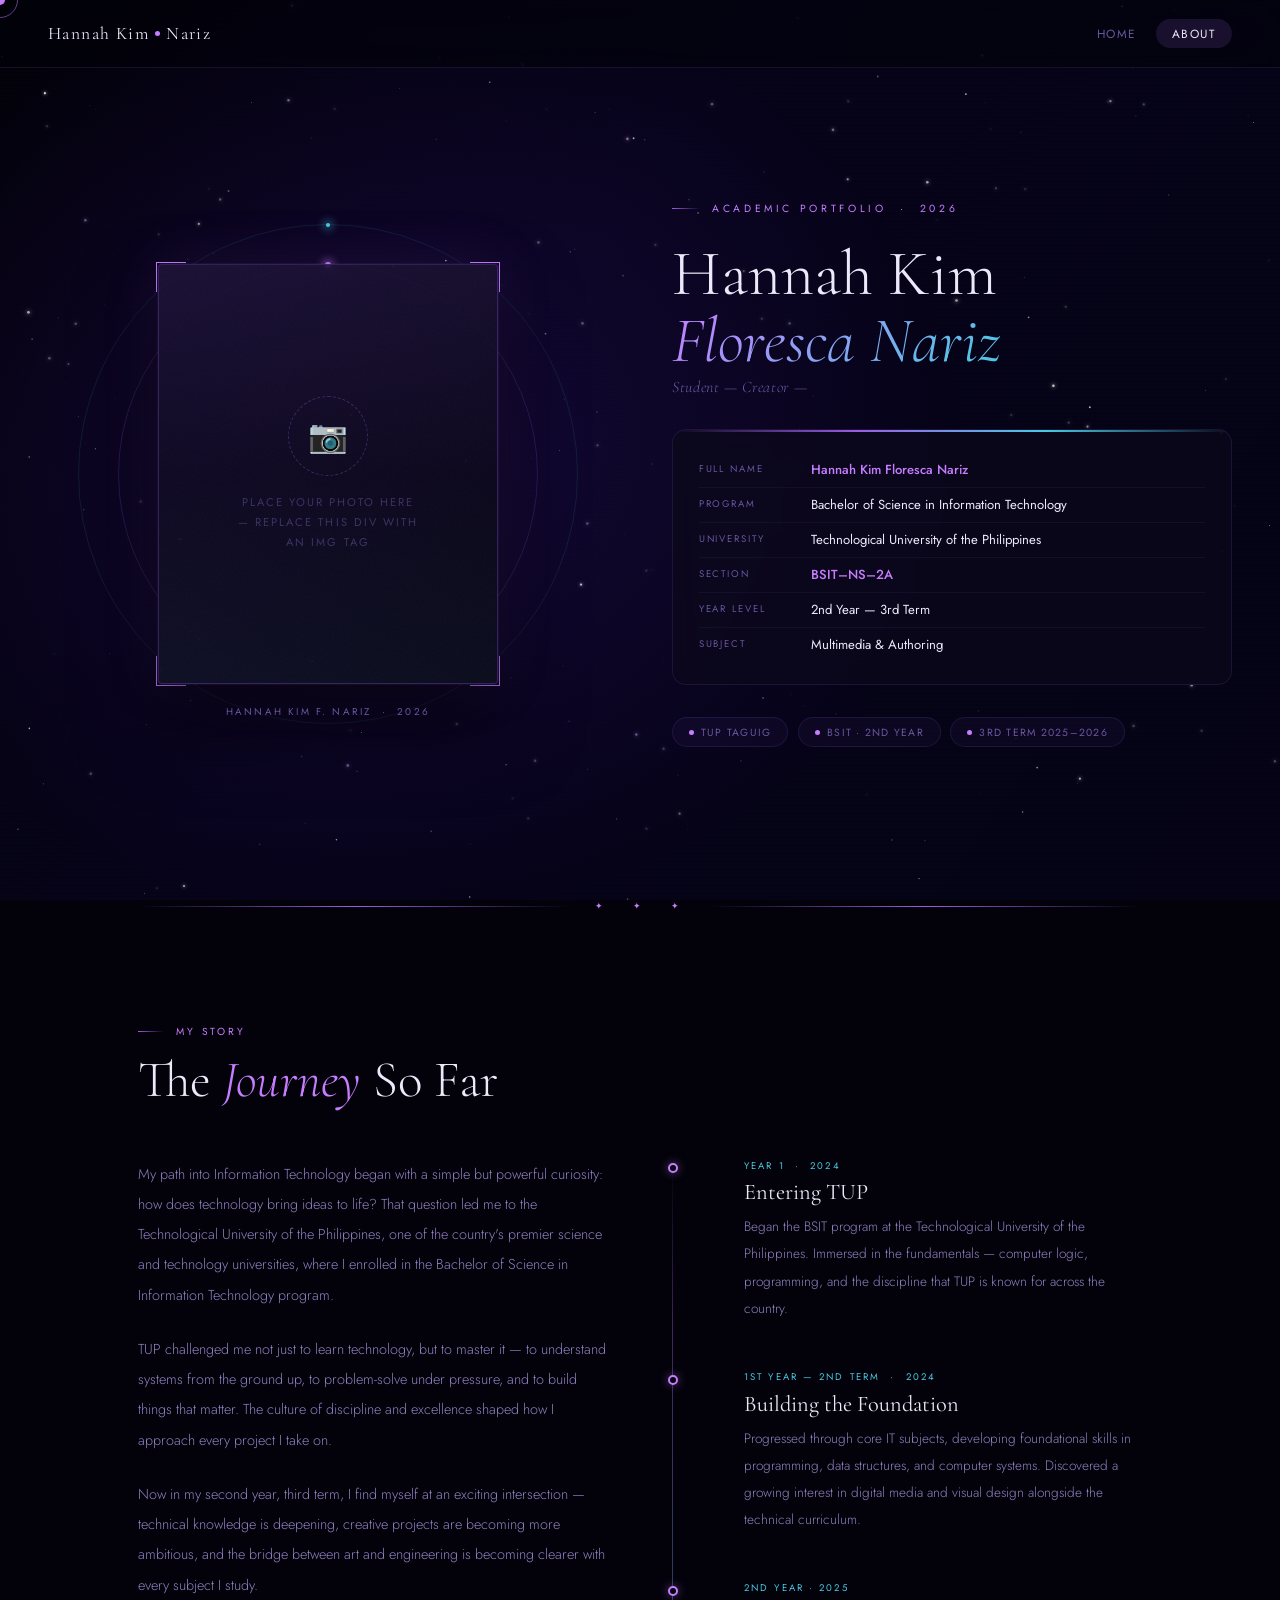
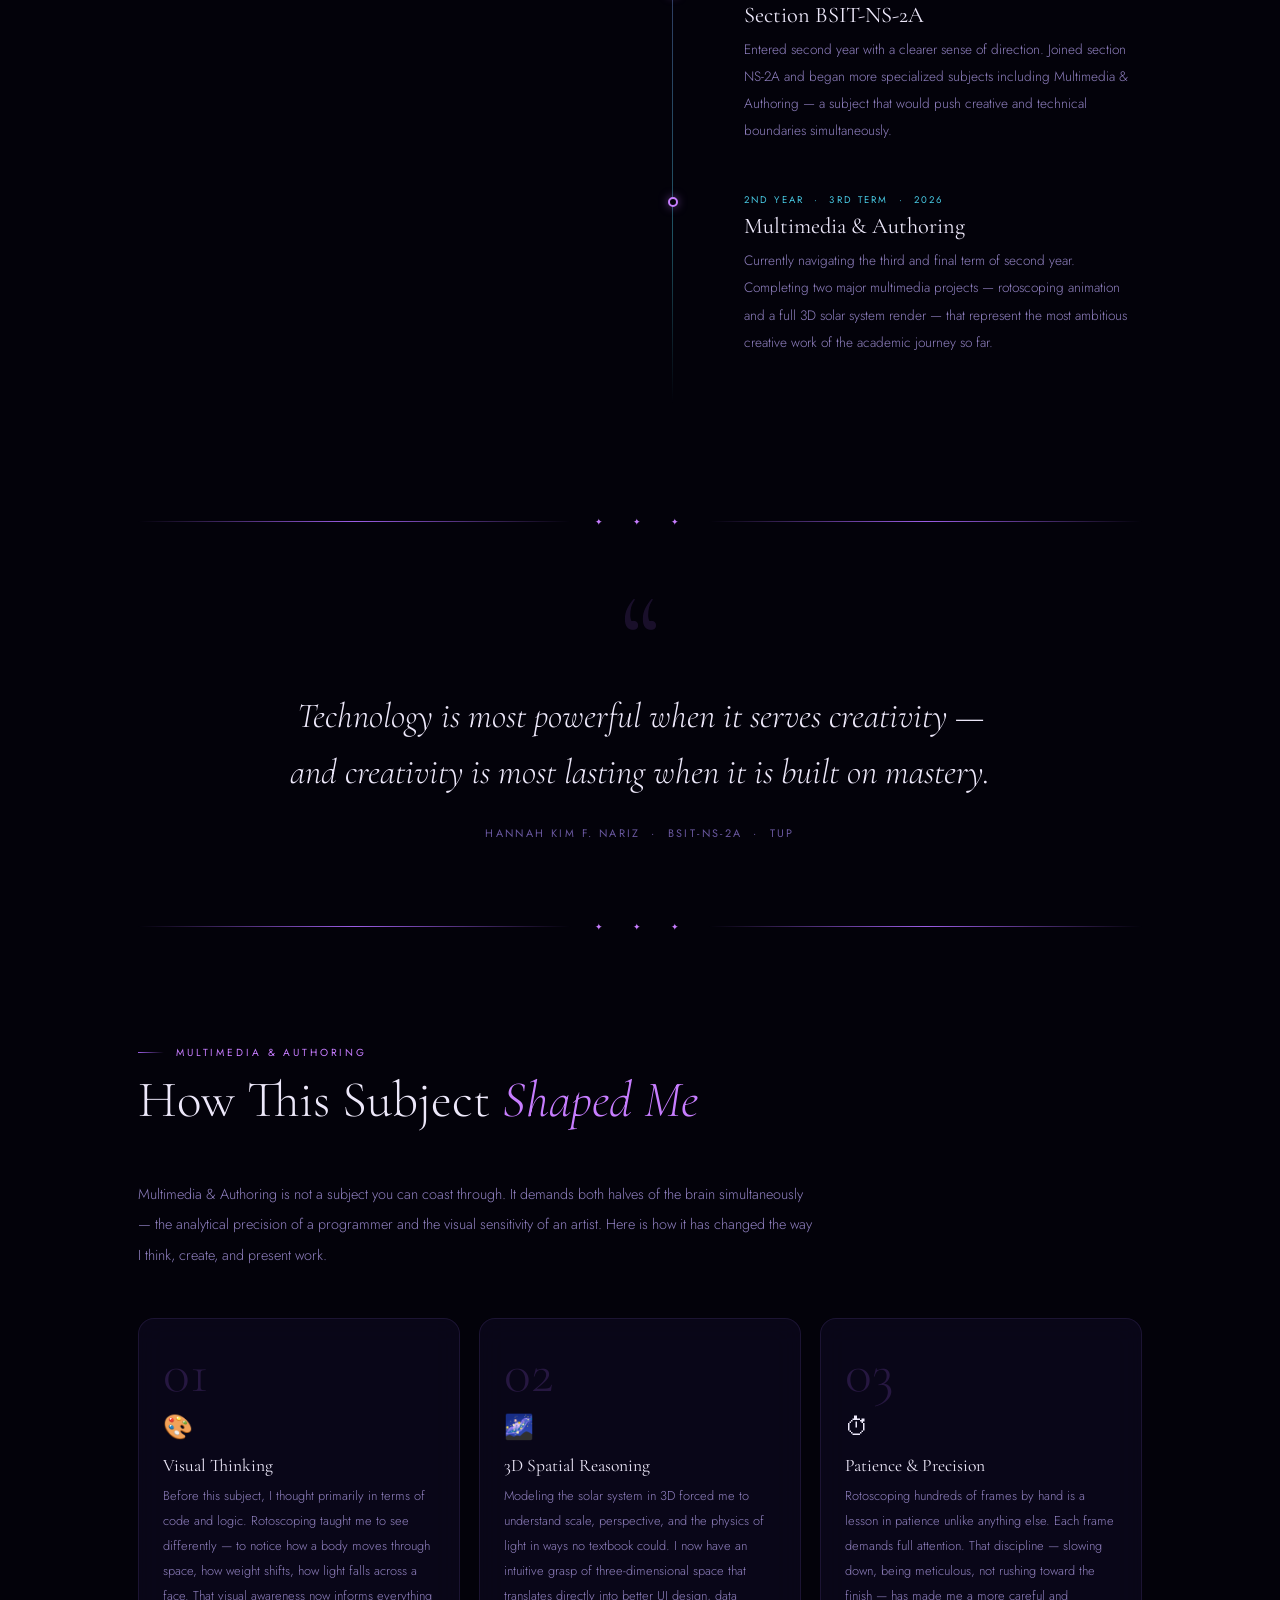
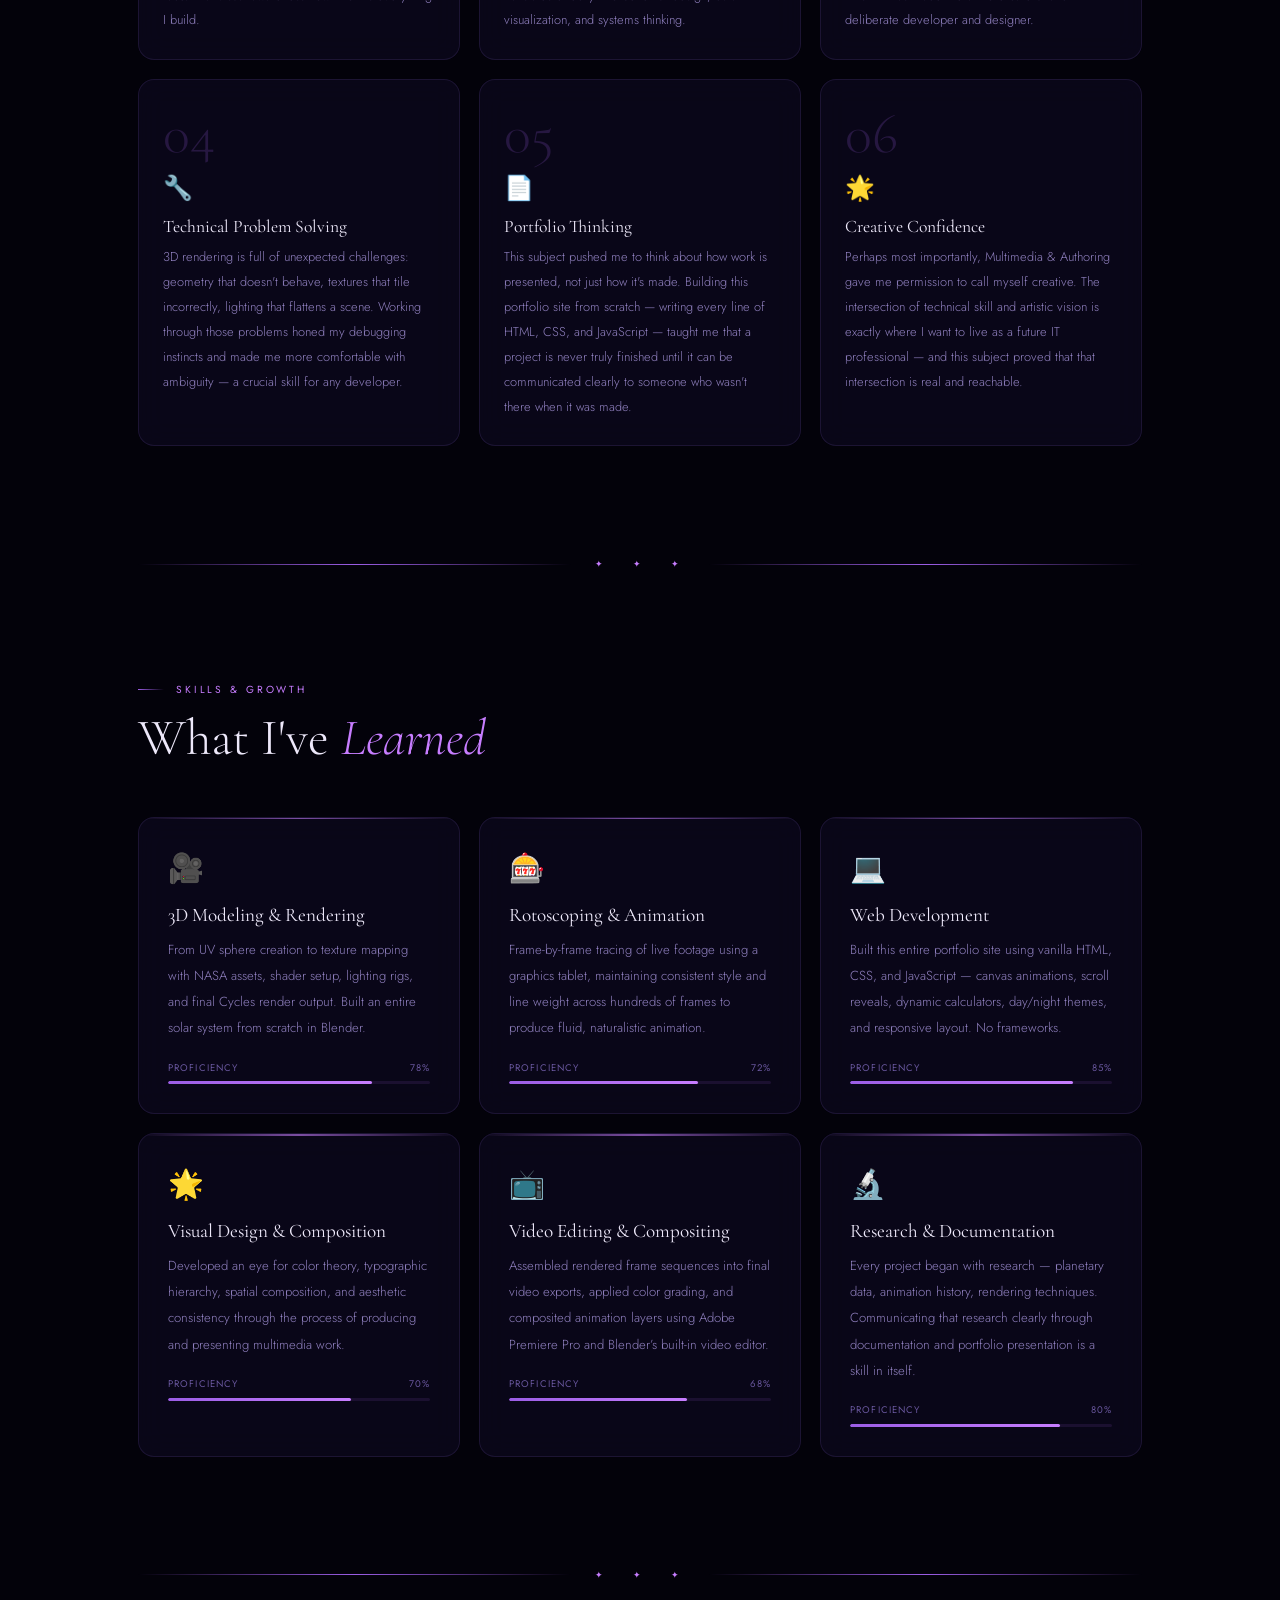
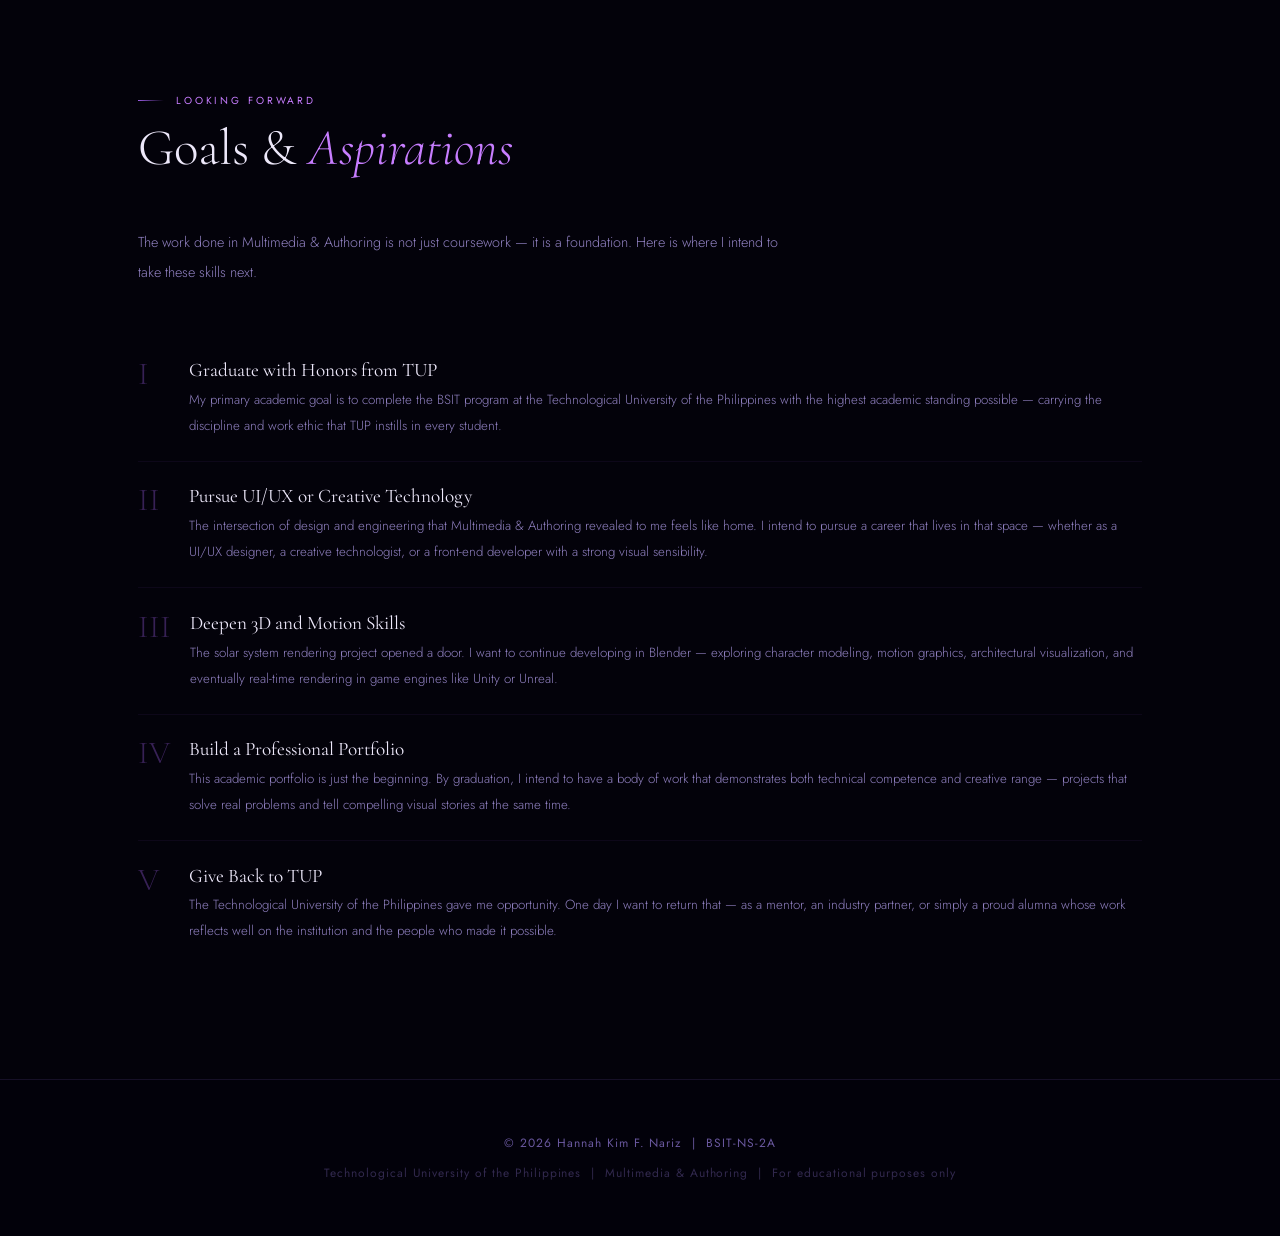
==== about.html @ 3ac69d0d "Update about.html" ====
<!DOCTYPE html>
<html lang="en">
<head>
  <meta charset="UTF-8"/>
  <meta name="viewport" content="width=device-width, initial-scale=1.0"/>
  <title>About — Hannah Kim F. Nariz</title>
  <link rel="preconnect" href="https://fonts.googleapis.com"/>
  <link href="https://fonts.googleapis.com/css2?family=Cormorant+Garamond:ital,wght@0,300;0,400;0,600;1,300;1,400;1,600&family=Jost:wght@200;300;400;500;600&display=swap" rel="stylesheet"/>
  <style>
    :root {
      --bg:       #03020a;
      --surface:  #0a0718;
      --card:     rgba(12,8,28,0.8);
      --border:   rgba(160,120,255,0.12);
      --border2:  rgba(160,120,255,0.25);
      --text:     #ede8fa;
      --muted:    #6a58a0;
      --mid:      #9080c0;
      --accent:   #9b5de5;
      --accent2:  #c77dff;
      --accent3:  #48cae4;
      --gold:     #f5c842;
      --serif:    'Cormorant Garamond', serif;
      --sans:     'Jost', sans-serif;
      --ease:     cubic-bezier(0.23,1,0.32,1);
    }

    *, *::before, *::after { margin:0; padding:0; box-sizing:border-box; }
    html { scroll-behavior:smooth; }

    body {
      font-family: var(--sans);
      background: var(--bg);
      color: var(--text);
      overflow-x: hidden;
      cursor: none;
    }

    /* ── CUSTOM CURSOR ── */
    #cursor {
      position:fixed; width:10px; height:10px; border-radius:50%;
      background:var(--accent2); pointer-events:none; z-index:9999;
      transform:translate(-50%,-50%);
      transition:transform 0.08s, width 0.3s, height 0.3s, background 0.3s;
      mix-blend-mode: difference;
    }
    #cursor-ring {
      position:fixed; width:36px; height:36px; border-radius:50%;
      border:1px solid rgba(199,125,255,0.5); pointer-events:none; z-index:9998;
      transform:translate(-50%,-50%);
      transition:transform 0.18s var(--ease), width 0.4s, height 0.4s, opacity 0.3s;
    }

    /* ── CANVAS ── */
    #bg-canvas {
      position:fixed; inset:0; z-index:0; pointer-events:none;
    }

    /* ── NAV ── */
    nav {
      position:fixed; top:0; left:0; right:0; z-index:200;
      height:68px; display:flex; align-items:center; justify-content:space-between;
      padding:0 3rem;
      background:rgba(3,2,10,0.55);
      backdrop-filter:blur(22px);
      border-bottom:1px solid var(--border);
    }
    .nav-brand {
      font-family:var(--serif); font-size:1.1rem; font-weight:400;
      color:var(--text); text-decoration:none; letter-spacing:0.08em;
      display:flex; align-items:center; gap:4px;
    }
    .brand-dot {
      display:inline-block; width:5px; height:5px; border-radius:50%;
      background:var(--accent2); margin:0 2px;
      animation:pulse 2.5s ease-in-out infinite;
    }
    .nav-links { display:flex; gap:0.2rem; }
    .nav-links a {
      font-size:0.74rem; font-weight:400; letter-spacing:0.12em;
      text-transform:uppercase; color:var(--muted); text-decoration:none;
      padding:0.4rem 1rem; border-radius:30px;
      transition:color 0.25s, background 0.25s;
    }
    .nav-links a:hover, .nav-links a.active { color:var(--text); background:rgba(155,93,229,0.15); }

    /* ── HERO ── */
    .hero {
      position:relative; z-index:10;
      min-height:100vh;
      display:grid; grid-template-columns:1fr 1fr;
      align-items:center;
      padding:9rem 3rem 6rem;
      gap:4rem;
      overflow:hidden;
    }
    .hero::before {
      content:'';
      position:absolute; inset:0;
      background:radial-gradient(ellipse 70% 80% at 30% 50%, rgba(80,30,180,0.2), transparent 65%);
      pointer-events:none;
    }

    /* Cinematic scan lines */
    .hero::after {
      content:'';
      position:absolute; inset:0; pointer-events:none; z-index:1;
      background:repeating-linear-gradient(0deg, transparent, transparent 2px, rgba(0,0,0,0.03) 2px, rgba(0,0,0,0.03) 4px);
    }

    /* ── PHOTO FRAME ── */
    .photo-col {
      position:relative; display:flex; justify-content:center; align-items:center;
      z-index:2;
    }
    .photo-frame-outer {
      position:relative; width:340px; height:420px;
    }
    /* Decorative corner brackets */
    .frame-bracket {
      position:absolute; width:30px; height:30px;
      border-color:var(--accent2); border-style:solid; border-width:0;
    }
    .frame-bracket.tl { top:-2px; left:-2px; border-top-width:1.5px; border-left-width:1.5px; }
    .frame-bracket.tr { top:-2px; right:-2px; border-top-width:1.5px; border-right-width:1.5px; }
    .frame-bracket.bl { bottom:-2px; left:-2px; border-bottom-width:1.5px; border-left-width:1.5px; }
    .frame-bracket.br { bottom:-2px; right:-2px; border-bottom-width:1.5px; border-right-width:1.5px; }

    /* Orbit rings around photo */
    .photo-orbit {
      position:absolute; border-radius:50%;
      border:1px solid rgba(155,93,229,0.2);
      top:50%; left:50%;
      transform:translate(-50%,-50%);
      pointer-events:none;
    }
    .photo-orbit:nth-child(1){ width:420px; height:420px; animation:spinOrbit 40s linear infinite; }
    .photo-orbit:nth-child(2){ width:500px; height:500px; animation:spinOrbit 65s linear infinite reverse; border-color:rgba(72,202,228,0.1); }

    /* Orbit dots */
    .orbit-sparkle {
      position:absolute; top:0; left:50%;
      transform:translate(-50%,-50%);
      width:6px; height:6px; border-radius:50%;
      background:var(--accent2);
      box-shadow:0 0 8px 2px rgba(199,125,255,0.7);
    }
    .orbit-sparkle2 {
      position:absolute; top:0; left:50%;
      transform:translate(-50%,-50%);
      width:4px; height:4px; border-radius:50%;
      background:var(--accent3);
      box-shadow:0 0 8px 2px rgba(72,202,228,0.6);
    }

    .photo-frame {
      width:100%; height:100%;
      border-radius:4px;
      overflow:hidden;
      border:1px solid var(--border2);
      background:linear-gradient(145deg, rgba(20,12,44,0.9), rgba(8,5,20,0.95));
      position:relative;
      box-shadow:
        0 0 0 1px rgba(155,93,229,0.08),
        0 40px 80px rgba(0,0,0,0.6),
        0 0 60px rgba(155,93,229,0.12);
    }
    .photo-placeholder {
      width:100%; height:100%;
      display:flex; flex-direction:column;
      align-items:center; justify-content:center;
      gap:1rem; color:var(--muted);
    }
    .photo-placeholder .ph-icon {
      width:80px; height:80px; border-radius:50%;
      border:1px dashed rgba(155,93,229,0.35);
      display:flex; align-items:center; justify-content:center;
      font-size:2rem; color:var(--accent);
      animation:pulse 3s ease-in-out infinite;
    }
    .photo-placeholder p { font-size:0.7rem; letter-spacing:0.18em; text-transform:uppercase; opacity:0.5; text-align:center; max-width:180px; line-height:1.8; }
    /* WHEN YOU HAVE A PHOTO: replace the div.photo-placeholder with:
       <img src="your-photo.jpg" style="width:100%;height:100%;object-fit:cover;object-position:center top;" alt="Hannah Kim F. Nariz"> */

    /* Glitch flicker on photo frame */
    @keyframes glitch {
      0%,100%{ clip-path:inset(0 0 100% 0); opacity:0; }
      2%{ clip-path:inset(20% 0 60% 0); opacity:0.4; transform:translateX(-4px); }
      4%{ clip-path:inset(50% 0 30% 0); opacity:0.3; transform:translateX(4px); }
      6%{ clip-path:inset(0 0 100% 0); opacity:0; }
    }
    .photo-frame::after {
      content:''; position:absolute; inset:0;
      background:linear-gradient(to bottom,rgba(155,93,229,0.06),transparent,rgba(72,202,228,0.04));
      animation:glitch 8s ease-in-out infinite;
      pointer-events:none;
    }

    /* Film grain overlay */
    .photo-frame::before {
      content:''; position:absolute; inset:0; z-index:2; pointer-events:none;
      background-image:url("data:image/svg+xml,%3Csvg viewBox='0 0 200 200' xmlns='http://www.w3.org/2000/svg'%3E%3Cfilter id='noise'%3E%3CfeTurbulence type='fractalNoise' baseFrequency='0.9' numOctaves='4' stitchTiles='stitch'/%3E%3C/filter%3E%3Crect width='100%25' height='100%25' filter='url(%23noise)' opacity='0.08'/%3E%3C/svg%3E");
      opacity:0.35;
    }

    .photo-caption {
      position:absolute; bottom:-2.2rem; left:0; right:0;
      text-align:center; font-size:0.62rem; letter-spacing:0.22em;
      text-transform:uppercase; color:var(--muted);
    }

    /* ── HERO TEXT ── */
    .hero-text { position:relative; z-index:2; }
    .hero-eyebrow {
      font-size:0.65rem; letter-spacing:0.35em; text-transform:uppercase;
      color:var(--accent2); margin-bottom:1.5rem;
      display:flex; align-items:center; gap:12px;
      opacity:0; animation:fadeUp 0.8s var(--ease) forwards 0.3s;
    }
    .eyebrow-line { width:28px; height:1px; background:linear-gradient(to right, var(--accent), transparent); }

    .hero h1 {
      font-family:var(--serif);
      font-size:clamp(2.8rem,5vw,5.5rem);
      font-weight:300; line-height:1.05;
      color:var(--text); margin-bottom:0.2rem;
      opacity:0; animation:fadeUp 0.9s var(--ease) forwards 0.5s;
    }
    .hero h1 em {
      font-style:italic; font-weight:300;
      background:linear-gradient(135deg, var(--accent2), var(--accent3));
      -webkit-background-clip:text; -webkit-text-fill-color:transparent; background-clip:text;
    }
    .hero-name-sub {
      font-family:var(--serif); font-size:1rem; font-weight:300; font-style:italic;
      color:var(--muted); margin-bottom:2rem; letter-spacing:0.04em;
      opacity:0; animation:fadeUp 0.9s var(--ease) forwards 0.65s;
    }

    .hero-id-card {
      background:var(--card); border:1px solid var(--border);
      border-radius:14px; padding:1.4rem 1.6rem;
      backdrop-filter:blur(16px);
      margin-bottom:2rem;
      opacity:0; animation:fadeUp 0.9s var(--ease) forwards 0.8s;
      position:relative; overflow:hidden;
    }
    .hero-id-card::before {
      content:''; position:absolute; top:0; left:0; right:0; height:1.5px;
      background:linear-gradient(to right, transparent, var(--accent), var(--accent3), transparent);
    }
    .id-row {
      display:flex; align-items:flex-start; gap:0.8rem;
      padding:0.45rem 0; border-bottom:1px solid rgba(160,120,255,0.07);
    }
    .id-row:last-child { border-bottom:none; }
    .id-label {
      font-size:0.6rem; letter-spacing:0.2em; text-transform:uppercase;
      color:var(--muted); min-width:100px; padding-top:2px; flex-shrink:0;
    }
    .id-value { font-size:0.82rem; color:var(--text); font-weight:400; line-height:1.5; }
    .id-value strong { color:var(--accent2); font-weight:500; }

    .hero-badge-row {
      display:flex; gap:0.6rem; flex-wrap:wrap;
      opacity:0; animation:fadeUp 0.9s var(--ease) forwards 1s;
    }
    .hero-badge {
      display:inline-flex; align-items:center; gap:7px;
      font-size:0.65rem; letter-spacing:0.12em; text-transform:uppercase;
      border:1px solid var(--border); color:var(--muted);
      padding:0.4rem 1rem; border-radius:30px;
      background:rgba(155,93,229,0.05);
    }
    .badge-dot { width:5px; height:5px; border-radius:50%; background:var(--accent2); animation:pulse 2s ease-in-out infinite; }

    @keyframes fadeUp { from{opacity:0;transform:translateY(28px)} to{opacity:1;transform:translateY(0)} }
    @keyframes pulse  { 0%,100%{opacity:1;transform:scale(1)} 50%{opacity:0.3;transform:scale(0.7)} }
    @keyframes spinOrbit { to{ transform:translate(-50%,-50%) rotate(360deg); } }

    /* ── SECTION BASE ── */
    .section {
      position:relative; z-index:10;
      max-width:1100px; margin:0 auto;
      padding:7rem 3rem;
    }
    .section-eyebrow {
      font-size:0.64rem; letter-spacing:0.28em; text-transform:uppercase;
      color:var(--accent2); margin-bottom:0.6rem;
      display:flex; align-items:center; gap:12px;
    }
    .section-eyebrow::before { content:''; width:26px; height:1px; background:linear-gradient(to right, var(--accent), transparent); }
    .section-title {
      font-family:var(--serif);
      font-size:clamp(2rem,4vw,3.2rem);
      font-weight:300; color:var(--text); margin-bottom:3rem;
    }
    .section-title em { font-style:italic; color:var(--accent2); }

    /* ── DIVIDER ── */
    .divider {
      position:relative; z-index:10;
      display:flex; align-items:center; gap:1.5rem;
      max-width:1100px; margin:0 auto; padding:0 3rem;
      opacity:0.3;
    }
    .divider-line { flex:1; height:1px; background:linear-gradient(to right, transparent, var(--accent), transparent); }
    .divider-glyph { font-size:0.55rem; letter-spacing:0.6em; color:var(--accent2); }

    /* ── JOURNEY / TIMELINE ── */
    .timeline { position:relative; padding-left:2rem; }
    .timeline::before {
      content:''; position:absolute; left:0; top:0; bottom:0;
      width:1px; background:linear-gradient(to bottom, transparent, var(--accent) 20%, var(--accent3) 80%, transparent);
      opacity:0.4;
    }
    .timeline-item {
      position:relative; margin-bottom:3rem; padding-left:2.5rem;
      opacity:0; transform:translateX(-20px);
      transition:opacity 0.8s var(--ease), transform 0.8s var(--ease);
    }
    .timeline-item.visible { opacity:1; transform:translateX(0); }
    .timeline-dot {
      position:absolute; left:-2rem; top:0.3rem;
      width:10px; height:10px; border-radius:50%;
      border:2px solid var(--accent2);
      background:var(--bg);
      box-shadow:0 0 10px rgba(199,125,255,0.5);
      transform:translateX(-4px);
    }
    .timeline-year {
      font-size:0.6rem; letter-spacing:0.22em; text-transform:uppercase;
      color:var(--accent3); margin-bottom:0.35rem;
    }
    .timeline-title {
      font-family:var(--serif); font-size:1.4rem; font-weight:400;
      color:var(--text); margin-bottom:0.5rem;
    }
    .timeline-desc {
      font-size:0.85rem; color:var(--mid); line-height:2; font-weight:300;
    }

    /* ── SKILLS SECTION ── */
    .skills-grid { display:grid; grid-template-columns:repeat(auto-fit,minmax(300px,1fr)); gap:1.2rem; }
    .skill-card {
      background:var(--card); border:1px solid var(--border);
      border-radius:16px; padding:1.8rem;
      backdrop-filter:blur(14px);
      position:relative; overflow:hidden;
      transition:transform 0.4s var(--ease), border-color 0.4s, box-shadow 0.4s;
    }
    .skill-card:hover { transform:translateY(-6px); border-color:var(--border2); box-shadow:0 30px 70px rgba(100,60,200,0.2); }
    .skill-card::before {
      content:''; position:absolute; top:0; left:0; right:0; height:1.5px;
      background:linear-gradient(to right, transparent, var(--accent2), transparent); opacity:0.6;
    }
    .skill-icon { font-size:1.8rem; margin-bottom:0.9rem; }
    .skill-title { font-family:var(--serif); font-size:1.2rem; font-weight:400; color:var(--text); margin-bottom:0.6rem; }
    .skill-desc { font-size:0.82rem; color:var(--mid); line-height:2; font-weight:300; }
    .skill-bar-wrap { margin-top:1.2rem; }
    .skill-bar-label { display:flex; justify-content:space-between; font-size:0.6rem; letter-spacing:0.12em; text-transform:uppercase; color:var(--muted); margin-bottom:0.4rem; }
    .skill-bar-track { height:3px; background:rgba(155,93,229,0.12); border-radius:2px; overflow:hidden; }
    .skill-bar-fill { height:100%; border-radius:2px; background:linear-gradient(to right, var(--accent), var(--accent2)); width:0; transition:width 1.4s var(--ease); }

    /* ── SUBJECT IMPACT ── */
    .impact-grid { display:grid; grid-template-columns:repeat(auto-fit,minmax(240px,1fr)); gap:1.2rem; }
    .impact-card {
      background:var(--card); border:1px solid var(--border);
      border-radius:16px; padding:1.6rem 1.5rem;
      backdrop-filter:blur(14px);
      transition:transform 0.4s var(--ease), border-color 0.4s, box-shadow 0.4s;
      position:relative; overflow:hidden;
    }
    .impact-card:hover { transform:translateY(-5px); border-color:var(--border2); box-shadow:0 24px 60px rgba(100,60,200,0.18); }
    .impact-num {
      font-family:var(--serif); font-size:3.5rem; font-weight:300;
      color:var(--accent); opacity:0.2; line-height:1; margin-bottom:0.5rem;
    }
    .impact-icon { font-size:1.5rem; margin-bottom:0.7rem; }
    .impact-title { font-family:var(--serif); font-size:1.1rem; font-weight:400; color:var(--text); margin-bottom:0.5rem; }
    .impact-desc { font-size:0.8rem; color:var(--mid); line-height:1.95; font-weight:300; }

    /* ── QUOTE BLOCK ── */
    .quote-block {
      position:relative; z-index:10;
      max-width:800px; margin:0 auto;
      padding:5rem 3rem; text-align:center;
    }
    .quote-mark {
      font-family:var(--serif); font-size:8rem; font-weight:300;
      color:var(--accent); opacity:0.15; line-height:0.5;
      display:block; margin-bottom:1rem;
    }
    .quote-text {
      font-family:var(--serif); font-size:clamp(1.4rem,3vw,2.2rem);
      font-weight:300; font-style:italic;
      color:var(--text); line-height:1.6; margin-bottom:1.5rem;
    }
    .quote-source { font-size:0.68rem; letter-spacing:0.22em; text-transform:uppercase; color:var(--muted); }

    /* ── GOALS ── */
    .goals-list { list-style:none; }
    .goals-list li {
      display:flex; align-items:flex-start; gap:1.2rem;
      padding:1.4rem 0; border-bottom:1px solid rgba(155,93,229,0.07);
      opacity:0; transform:translateX(-16px);
      transition:opacity 0.7s var(--ease), transform 0.7s var(--ease);
    }
    .goals-list li.visible { opacity:1; transform:translateX(0); }
    .goals-list li:last-child { border-bottom:none; }
    .goal-num {
      font-family:var(--serif); font-size:2rem; font-weight:300;
      color:var(--accent); opacity:0.35; line-height:1; flex-shrink:0; min-width:2rem;
    }
    .goal-text h4 { font-family:var(--serif); font-size:1.2rem; font-weight:400; color:var(--text); margin-bottom:0.3rem; }
    .goal-text p { font-size:0.83rem; color:var(--mid); line-height:1.95; font-weight:300; }

    /* ── FOOTER ── */
    footer {
      position:relative; z-index:10;
      border-top:1px solid var(--border);
      background:rgba(3,2,10,0.7);
      text-align:center; padding:3rem 1.5rem;
      font-size:0.75rem; letter-spacing:0.08em;
      color:var(--muted); line-height:2.5;
    }
    footer span { opacity:0.45; }

    /* ── REVEAL ── */
    .reveal { opacity:0; transform:translateY(32px); transition:opacity 0.9s var(--ease), transform 0.9s var(--ease); }
    .reveal.visible { opacity:1; transform:translateY(0); }

    @media(max-width:900px){
      .hero { grid-template-columns:1fr; gap:3rem; padding:8rem 2rem 5rem; }
      .photo-col { order:-1; }
      .photo-frame-outer { width:260px; height:320px; }
      .photo-orbit:nth-child(1){ width:320px; height:320px; }
      .photo-orbit:nth-child(2){ width:400px; height:400px; }
    }
    @media(max-width:600px){
      .hero,.section { padding-left:1.5rem; padding-right:1.5rem; }
      nav { padding:0 1.2rem; }
      .divider { padding:0 1.5rem; }
      .quote-block { padding:4rem 1.5rem; }
    }
  </style>
</head>
<body>

<!-- Custom cursor -->
<div id="cursor"></div>
<div id="cursor-ring"></div>

<!-- Background canvas -->
<canvas id="bg-canvas"></canvas>

<!-- NAV -->
<nav>
  <a href="index.html" class="nav-brand">
    Hannah Kim<span class="brand-dot"></span>Nariz
  </a>
  <div class="nav-links">
    <a href="index.html">Home</a>
    <a href="about.html" class="active">About</a>
  </div>
</nav>

<!-- ══════════ HERO ══════════ -->
<section class="hero">

  <!-- Photo column -->
  <div class="photo-col">
    <div class="photo-frame-outer">
      <!-- Orbit rings -->
      <div class="photo-orbit"><div class="orbit-sparkle"></div></div>
      <div class="photo-orbit"><div class="orbit-sparkle2"></div></div>

      <!-- Corner brackets -->
      <div class="frame-bracket tl"></div>
      <div class="frame-bracket tr"></div>
      <div class="frame-bracket bl"></div>
      <div class="frame-bracket br"></div>

      <!-- The photo frame -->
      <div class="photo-frame">
        <div class="photo-placeholder">
          <div class="ph-icon">&#128247;</div>
          <p>Place your photo here &mdash; replace this div with an img tag</p>
        </div>
        <!--
          TO ADD YOUR PHOTO:
          Delete the <div class="photo-placeholder">...</div> above
          and replace with:
          <img src="hannah.jpg"
               style="width:100%;height:100%;object-fit:cover;object-position:center top;"
               alt="Hannah Kim F. Nariz">
        -->
      </div>
      <div class="photo-caption">Hannah Kim F. Nariz &nbsp;&middot;&nbsp; 2026</div>
    </div>
  </div>

  <!-- Text column -->
  <div class="hero-text">
    <div class="hero-eyebrow">
      <span class="eyebrow-line"></span>
      Academic Portfolio &nbsp;&middot;&nbsp; 2026
    </div>
    <h1>Hannah Kim<br/><em>Floresca Nariz</em></h1>
    <p class="hero-name-sub">Student &mdash; Creator &mdash; </p>

    <div class="hero-id-card">
      <div class="id-row">
        <span class="id-label">Full Name</span>
        <span class="id-value"><strong>Hannah Kim Floresca Nariz</strong></span>
      </div>
      <div class="id-row">
        <span class="id-label">Program</span>
        <span class="id-value">Bachelor of Science in Information Technology</span>
      </div>
      <div class="id-row">
        <span class="id-label">University</span>
        <span class="id-value">Technological University of the Philippines</span>
      </div>
      <div class="id-row">
        <span class="id-label">Section</span>
        <span class="id-value"><strong>BSIT&ndash;NS&ndash;2A</strong></span>
      </div>
      <div class="id-row">
        <span class="id-label">Year Level</span>
        <span class="id-value">2nd Year &mdash; 3rd Term</span>
      </div>
      <div class="id-row">
        <span class="id-label">Subject</span>
        <span class="id-value">Multimedia &amp; Authoring</span>
      </div>
    </div>

    <div class="hero-badge-row">
      <div class="hero-badge"><span class="badge-dot"></span>TUP Taguig</div>
      <div class="hero-badge"><span class="badge-dot"></span>BSIT &middot; 2nd Year</div>
      <div class="hero-badge"><span class="badge-dot"></span>3rd Term 2025&ndash;2026</div>
    </div>
  </div>
</section>

<div class="divider reveal">
  <div class="divider-line"></div>
  <div class="divider-glyph">&#10022; &nbsp; &#10022; &nbsp; &#10022;</div>
  <div class="divider-line"></div>
</div>

<!-- ══════════ JOURNEY ══════════ -->
<div class="section reveal">
  <div class="section-eyebrow">My Story</div>
  <h2 class="section-title">The <em>Journey</em> So Far</h2>

  <div style="display:grid;grid-template-columns:1fr 1fr;gap:4rem;align-items:start;">
    <div>
      <p style="font-size:0.9rem;line-height:2.1;color:var(--mid);font-weight:300;margin-bottom:1.5rem;">
        My path into Information Technology began with a simple but powerful curiosity: how does technology bring ideas to life? That question led me to the Technological University of the Philippines, one of the country's premier science and technology universities, where I enrolled in the Bachelor of Science in Information Technology program.
      </p>
      <p style="font-size:0.9rem;line-height:2.1;color:var(--mid);font-weight:300;margin-bottom:1.5rem;">
        TUP challenged me not just to learn technology, but to master it — to understand systems from the ground up, to problem-solve under pressure, and to build things that matter. The culture of discipline and excellence shaped how I approach every project I take on.
      </p>
      <p style="font-size:0.9rem;line-height:2.1;color:var(--mid);font-weight:300;">
        Now in my second year, third term, I find myself at an exciting intersection — technical knowledge is deepening, creative projects are becoming more ambitious, and the bridge between art and engineering is becoming clearer with every subject I study.
      </p>
    </div>

    <div class="timeline">
      <div class="timeline-item">
        <div class="timeline-dot"></div>
        <div class="timeline-year">Year 1 &nbsp;&middot;&nbsp; 2024</div>
        <div class="timeline-title">Entering TUP</div>
        <div class="timeline-desc">Began the BSIT program at the Technological University of the Philippines. Immersed in the fundamentals &mdash; computer logic, programming, and the discipline that TUP is known for across the country.</div>
      </div>
      <div class="timeline-item">
        <div class="timeline-dot"></div>
        <div class="timeline-year">1st Year &mdash; 2nd Term &nbsp;&middot;&nbsp; 2024</div>
        <div class="timeline-title">Building the Foundation</div>
        <div class="timeline-desc">Progressed through core IT subjects, developing foundational skills in programming, data structures, and computer systems. Discovered a growing interest in digital media and visual design alongside the technical curriculum.</div>
      </div>
      <div class="timeline-item">
        <div class="timeline-dot"></div>
        <div class="timeline-year">2nd Year &middot; 2025</div>
        <div class="timeline-title">Section BSIT-NS-2A</div>
        <div class="timeline-desc">Entered second year with a clearer sense of direction. Joined section NS-2A and began more specialized subjects including Multimedia &amp; Authoring — a subject that would push creative and technical boundaries simultaneously.</div>
      </div>
      <div class="timeline-item">
        <div class="timeline-dot"></div>
        <div class="timeline-year">2nd Year &nbsp;&middot;&nbsp; 3rd Term &nbsp;&middot;&nbsp; 2026</div>
        <div class="timeline-title">Multimedia &amp; Authoring</div>
        <div class="timeline-desc">Currently navigating the third and final term of second year. Completing two major multimedia projects &mdash; rotoscoping animation and a full 3D solar system render &mdash; that represent the most ambitious creative work of the academic journey so far.</div>
      </div>
    </div>
  </div>
</div>

<div class="divider reveal">
  <div class="divider-line"></div>
  <div class="divider-glyph">&#10022; &nbsp; &#10022; &nbsp; &#10022;</div>
  <div class="divider-line"></div>
</div>

<!-- ══════════ QUOTE ══════════ -->
<div class="quote-block reveal">
  <span class="quote-mark">&ldquo;</span>
  <p class="quote-text">Technology is most powerful when it serves creativity &mdash; and creativity is most lasting when it is built on mastery.</p>
  <div class="quote-source">Hannah Kim F. Nariz &nbsp;&middot;&nbsp; BSIT-NS-2A &nbsp;&middot;&nbsp; TUP</div>
</div>

<div class="divider reveal">
  <div class="divider-line"></div>
  <div class="divider-glyph">&#10022; &nbsp; &#10022; &nbsp; &#10022;</div>
  <div class="divider-line"></div>
</div>

<!-- ══════════ SUBJECT IMPACT ══════════ -->
<div class="section reveal">
  <div class="section-eyebrow">Multimedia &amp; Authoring</div>
  <h2 class="section-title">How This Subject <em>Shaped Me</em></h2>
  <p style="font-size:0.9rem;line-height:2.1;color:var(--mid);font-weight:300;max-width:680px;margin-bottom:3rem;">
    Multimedia &amp; Authoring is not a subject you can coast through. It demands both halves of the brain simultaneously &mdash; the analytical precision of a programmer and the visual sensitivity of an artist. Here is how it has changed the way I think, create, and present work.
  </p>
  <div class="impact-grid">
    <div class="impact-card reveal">
      <div class="impact-num">01</div>
      <div class="impact-icon">&#127912;</div>
      <div class="impact-title">Visual Thinking</div>
      <div class="impact-desc">Before this subject, I thought primarily in terms of code and logic. Rotoscoping taught me to see differently &mdash; to notice how a body moves through space, how weight shifts, how light falls across a face. That visual awareness now informs everything I build.</div>
    </div>
    <div class="impact-card reveal">
      <div class="impact-num">02</div>
      <div class="impact-icon">&#127756;</div>
      <div class="impact-title">3D Spatial Reasoning</div>
      <div class="impact-desc">Modeling the solar system in 3D forced me to understand scale, perspective, and the physics of light in ways no textbook could. I now have an intuitive grasp of three-dimensional space that translates directly into better UI design, data visualization, and systems thinking.</div>
    </div>
    <div class="impact-card reveal">
      <div class="impact-num">03</div>
      <div class="impact-icon">&#9201;</div>
      <div class="impact-title">Patience &amp; Precision</div>
      <div class="impact-desc">Rotoscoping hundreds of frames by hand is a lesson in patience unlike anything else. Each frame demands full attention. That discipline &mdash; slowing down, being meticulous, not rushing toward the finish &mdash; has made me a more careful and deliberate developer and designer.</div>
    </div>
    <div class="impact-card reveal">
      <div class="impact-num">04</div>
      <div class="impact-icon">&#128295;</div>
      <div class="impact-title">Technical Problem Solving</div>
      <div class="impact-desc">3D rendering is full of unexpected challenges: geometry that doesn't behave, textures that tile incorrectly, lighting that flattens a scene. Working through those problems honed my debugging instincts and made me more comfortable with ambiguity &mdash; a crucial skill for any developer.</div>
    </div>
    <div class="impact-card reveal">
      <div class="impact-num">05</div>
      <div class="impact-icon">&#128196;</div>
      <div class="impact-title">Portfolio Thinking</div>
      <div class="impact-desc">This subject pushed me to think about how work is presented, not just how it's made. Building this portfolio site from scratch &mdash; writing every line of HTML, CSS, and JavaScript &mdash; taught me that a project is never truly finished until it can be communicated clearly to someone who wasn't there when it was made.</div>
    </div>
    <div class="impact-card reveal">
      <div class="impact-num">06</div>
      <div class="impact-icon">&#127775;</div>
      <div class="impact-title">Creative Confidence</div>
      <div class="impact-desc">Perhaps most importantly, Multimedia &amp; Authoring gave me permission to call myself creative. The intersection of technical skill and artistic vision is exactly where I want to live as a future IT professional &mdash; and this subject proved that that intersection is real and reachable.</div>
    </div>
  </div>
</div>

<div class="divider reveal">
  <div class="divider-line"></div>
  <div class="divider-glyph">&#10022; &nbsp; &#10022; &nbsp; &#10022;</div>
  <div class="divider-line"></div>
</div>

<!-- ══════════ SKILLS ══════════ -->
<div class="section reveal">
  <div class="section-eyebrow">Skills &amp; Growth</div>
  <h2 class="section-title">What I've <em>Learned</em></h2>
  <div class="skills-grid">
    <div class="skill-card reveal">
      <div class="skill-icon">&#127909;</div>
      <div class="skill-title">3D Modeling &amp; Rendering</div>
      <div class="skill-desc">From UV sphere creation to texture mapping with NASA assets, shader setup, lighting rigs, and final Cycles render output. Built an entire solar system from scratch in Blender.</div>
      <div class="skill-bar-wrap">
        <div class="skill-bar-label"><span>Proficiency</span><span>78%</span></div>
        <div class="skill-bar-track"><div class="skill-bar-fill" data-width="78"></div></div>
      </div>
    </div>
    <div class="skill-card reveal">
      <div class="skill-icon">&#127920;</div>
      <div class="skill-title">Rotoscoping &amp; Animation</div>
      <div class="skill-desc">Frame-by-frame tracing of live footage using a graphics tablet, maintaining consistent style and line weight across hundreds of frames to produce fluid, naturalistic animation.</div>
      <div class="skill-bar-wrap">
        <div class="skill-bar-label"><span>Proficiency</span><span>72%</span></div>
        <div class="skill-bar-track"><div class="skill-bar-fill" data-width="72"></div></div>
      </div>
    </div>
    <div class="skill-card reveal">
      <div class="skill-icon">&#128187;</div>
      <div class="skill-title">Web Development</div>
      <div class="skill-desc">Built this entire portfolio site using vanilla HTML, CSS, and JavaScript &mdash; canvas animations, scroll reveals, dynamic calculators, day/night themes, and responsive layout. No frameworks.</div>
      <div class="skill-bar-wrap">
        <div class="skill-bar-label"><span>Proficiency</span><span>85%</span></div>
        <div class="skill-bar-track"><div class="skill-bar-fill" data-width="85"></div></div>
      </div>
    </div>
    <div class="skill-card reveal">
      <div class="skill-icon">&#127775;</div>
      <div class="skill-title">Visual Design &amp; Composition</div>
      <div class="skill-desc">Developed an eye for color theory, typographic hierarchy, spatial composition, and aesthetic consistency through the process of producing and presenting multimedia work.</div>
      <div class="skill-bar-wrap">
        <div class="skill-bar-label"><span>Proficiency</span><span>70%</span></div>
        <div class="skill-bar-track"><div class="skill-bar-fill" data-width="70"></div></div>
      </div>
    </div>
    <div class="skill-card reveal">
      <div class="skill-icon">&#128250;</div>
      <div class="skill-title">Video Editing &amp; Compositing</div>
      <div class="skill-desc">Assembled rendered frame sequences into final video exports, applied color grading, and composited animation layers using Adobe Premiere Pro and Blender&rsquo;s built-in video editor.</div>
      <div class="skill-bar-wrap">
        <div class="skill-bar-label"><span>Proficiency</span><span>68%</span></div>
        <div class="skill-bar-track"><div class="skill-bar-fill" data-width="68"></div></div>
      </div>
    </div>
    <div class="skill-card reveal">
      <div class="skill-icon">&#128300;</div>
      <div class="skill-title">Research &amp; Documentation</div>
      <div class="skill-desc">Every project began with research &mdash; planetary data, animation history, rendering techniques. Communicating that research clearly through documentation and portfolio presentation is a skill in itself.</div>
      <div class="skill-bar-wrap">
        <div class="skill-bar-label"><span>Proficiency</span><span>80%</span></div>
        <div class="skill-bar-track"><div class="skill-bar-fill" data-width="80"></div></div>
      </div>
    </div>
  </div>
</div>

<div class="divider reveal">
  <div class="divider-line"></div>
  <div class="divider-glyph">&#10022; &nbsp; &#10022; &nbsp; &#10022;</div>
  <div class="divider-line"></div>
</div>

<!-- ══════════ GOALS ══════════ -->
<div class="section reveal">
  <div class="section-eyebrow">Looking Forward</div>
  <h2 class="section-title">Goals &amp; <em>Aspirations</em></h2>
  <p style="font-size:0.9rem;line-height:2.1;color:var(--mid);font-weight:300;max-width:660px;margin-bottom:3rem;">
    The work done in Multimedia &amp; Authoring is not just coursework &mdash; it is a foundation. Here is where I intend to take these skills next.
  </p>
  <ul class="goals-list">
    <li>
      <span class="goal-num">I</span>
      <div class="goal-text">
        <h4>Graduate with Honors from TUP</h4>
        <p>My primary academic goal is to complete the BSIT program at the Technological University of the Philippines with the highest academic standing possible &mdash; carrying the discipline and work ethic that TUP instills in every student.</p>
      </div>
    </li>
    <li>
      <span class="goal-num">II</span>
      <div class="goal-text">
        <h4>Pursue UI/UX or Creative Technology</h4>
        <p>The intersection of design and engineering that Multimedia &amp; Authoring revealed to me feels like home. I intend to pursue a career that lives in that space &mdash; whether as a UI/UX designer, a creative technologist, or a front-end developer with a strong visual sensibility.</p>
      </div>
    </li>
    <li>
      <span class="goal-num">III</span>
      <div class="goal-text">
        <h4>Deepen 3D and Motion Skills</h4>
        <p>The solar system rendering project opened a door. I want to continue developing in Blender &mdash; exploring character modeling, motion graphics, architectural visualization, and eventually real-time rendering in game engines like Unity or Unreal.</p>
      </div>
    </li>
    <li>
      <span class="goal-num">IV</span>
      <div class="goal-text">
        <h4>Build a Professional Portfolio</h4>
        <p>This academic portfolio is just the beginning. By graduation, I intend to have a body of work that demonstrates both technical competence and creative range &mdash; projects that solve real problems and tell compelling visual stories at the same time.</p>
      </div>
    </li>
    <li>
      <span class="goal-num">V</span>
      <div class="goal-text">
        <h4>Give Back to TUP</h4>
        <p>The Technological University of the Philippines gave me opportunity. One day I want to return that &mdash; as a mentor, an industry partner, or simply a proud alumna whose work reflects well on the institution and the people who made it possible.</p>
      </div>
    </li>
  </ul>
</div>

<footer>
  &copy; 2026 Hannah Kim F. Nariz &nbsp;|&nbsp; BSIT-NS-2A<br/>
  <span>Technological University of the Philippines &nbsp;|&nbsp; Multimedia &amp; Authoring &nbsp;|&nbsp; For educational purposes only</span>
</footer>

<script>
/* ── CURSOR ── */
(function(){
  var cur = document.getElementById('cursor');
  var ring = document.getElementById('cursor-ring');
  var mx=0,my=0,rx=0,ry=0;
  document.addEventListener('mousemove',function(e){
    mx=e.clientX; my=e.clientY;
    cur.style.left=mx+'px'; cur.style.top=my+'px';
  });
  function animRing(){
    rx+=(mx-rx)*0.12; ry+=(my-ry)*0.12;
    ring.style.left=rx+'px'; ring.style.top=ry+'px';
    requestAnimationFrame(animRing);
  }
  animRing();
  document.querySelectorAll('a,button,.skill-card,.impact-card,.process-step,.timeline-item').forEach(function(el){
    el.addEventListener('mouseenter',function(){ cur.style.width='20px';cur.style.height='20px';ring.style.width='60px';ring.style.height='60px'; });
    el.addEventListener('mouseleave',function(){ cur.style.width='10px';cur.style.height='10px';ring.style.width='36px';ring.style.height='36px'; });
  });
})();

/* ── BACKGROUND CANVAS ── */
(function(){
  var canvas=document.getElementById('bg-canvas');
  var ctx=canvas.getContext('2d');
  var W,H,stars=[],nebulae=[],scrollY=0;
  function resize(){ W=canvas.width=window.innerWidth; H=canvas.height=window.innerHeight; }
  function randomBetween(a,b){ return a+Math.random()*(b-a); }
  function init(){
    stars=[];
    for(var i=0;i<280;i++){
      stars.push({
        x:Math.random()*W, y:Math.random()*H,
        r:randomBetween(0.3,1.4),
        alpha:randomBetween(0.2,0.9),
        speed:randomBetween(0.03,0.12),
        ts:randomBetween(0.3,1.4),
        to:Math.random()*Math.PI*2,
        color:Math.random()<0.15?'#d4b0ff':Math.random()<0.12?'#a0d8ff':'#ffffff'
      });
    }
    nebulae=[];
    var nc=[[120,58,237],[168,80,247],[60,20,140],[192,120,252],[40,180,220]];
    for(var i=0;i<6;i++){
      var c=nc[i%nc.length];
      nebulae.push({
        x:Math.random()*W, y:Math.random()*H,
        rx:randomBetween(150,400), ry:randomBetween(100,250),
        alpha:randomBetween(0.04,0.1),
        r:c, speed:randomBetween(0.02,0.06)
      });
    }
  }
  var t=0;
  function draw(){
    t+=0.01;
    var parallax=scrollY*0.15;
    ctx.clearRect(0,0,W,H);
    var bg=ctx.createLinearGradient(0,0,W,H);
    bg.addColorStop(0,'#03020a'); bg.addColorStop(0.4,'#07041a'); bg.addColorStop(1,'#050315');
    ctx.fillStyle=bg; ctx.fillRect(0,0,W,H);

    nebulae.forEach(function(n){
      var cy=((n.y-parallax*n.speed*5)%(H+400)+H+400)%(H+400)-200;
      var g=ctx.createRadialGradient(n.x,cy,0,n.x,cy,n.rx);
      var r=n.r[0],gr=n.r[1],b=n.r[2];
      g.addColorStop(0,'rgba('+r+','+gr+','+b+','+n.alpha+')');
      g.addColorStop(0.5,'rgba('+r+','+gr+','+b+','+(n.alpha*0.4)+')');
      g.addColorStop(1,'rgba('+r+','+gr+','+b+',0)');
      ctx.save(); ctx.translate(n.x,cy); ctx.scale(1,n.ry/n.rx);
      ctx.beginPath(); ctx.arc(0,0,n.rx,0,Math.PI*2);
      ctx.fillStyle=g; ctx.fill(); ctx.restore();
    });

    var glowMap={'#ffffff':[255,255,255],'#d4b0ff':[212,176,255],'#a0d8ff':[160,216,255]};
    stars.forEach(function(s){
      var tw=0.55+0.45*Math.sin(t*s.ts+s.to);
      var sy=((s.y-parallax*s.speed)%(H+20)+H+20)%(H+20);
      if(s.r>1){
        var rgb=glowMap[s.color]||[255,255,255];
        var a=s.alpha*tw*0.28;
        var gw=ctx.createRadialGradient(s.x,sy,0,s.x,sy,s.r*5);
        gw.addColorStop(0,'rgba('+rgb[0]+','+rgb[1]+','+rgb[2]+','+a+')');
        gw.addColorStop(1,'rgba(0,0,0,0)');
        ctx.beginPath(); ctx.arc(s.x,sy,s.r*5,0,Math.PI*2);
        ctx.fillStyle=gw; ctx.fill();
      }
      ctx.beginPath(); ctx.arc(s.x,sy,s.r,0,Math.PI*2);
      ctx.globalAlpha=s.alpha*tw; ctx.fillStyle=s.color; ctx.fill(); ctx.globalAlpha=1;
    });
    requestAnimationFrame(draw);
  }
  window.addEventListener('scroll',function(){ scrollY=window.scrollY; });
  window.addEventListener('resize',function(){ resize(); init(); });
  resize(); init(); draw();
})();

/* ── SCROLL REVEAL ── */
(function(){
  var io=new IntersectionObserver(function(entries){
    entries.forEach(function(e){
      if(e.isIntersecting){
        e.target.classList.add('visible');
        // Animate skill bars
        var bars=e.target.querySelectorAll('.skill-bar-fill');
        bars.forEach(function(b){
          setTimeout(function(){ b.style.width=b.getAttribute('data-width')+'%'; },200);
        });
        io.unobserve(e.target);
      }
    });
  },{threshold:0.12});
  document.querySelectorAll('.reveal,.timeline-item,.goals-list li').forEach(function(el){ io.observe(el); });
  // Stagger timeline items
  document.querySelectorAll('.timeline-item').forEach(function(el,i){
    el.style.transitionDelay=(i*0.15)+'s';
  });
  document.querySelectorAll('.goals-list li').forEach(function(el,i){
    el.style.transitionDelay=(i*0.1)+'s';
  });
})();

/* ── PARALLAX HERO ── */
(function(){
  var heroText=document.querySelector('.hero-text');
  var photoCol=document.querySelector('.photo-col');
  document.addEventListener('mousemove',function(e){
    var mx=(e.clientX/window.innerWidth-0.5);
    var my=(e.clientY/window.innerHeight-0.5);
    if(heroText) heroText.style.transform='translate('+(mx*8)+'px,'+(my*5)+'px)';
    if(photoCol) photoCol.style.transform='translate('+(-mx*12)+'px,'+(-my*8)+'px)';
  });
})();
</script>
</body>
</html>
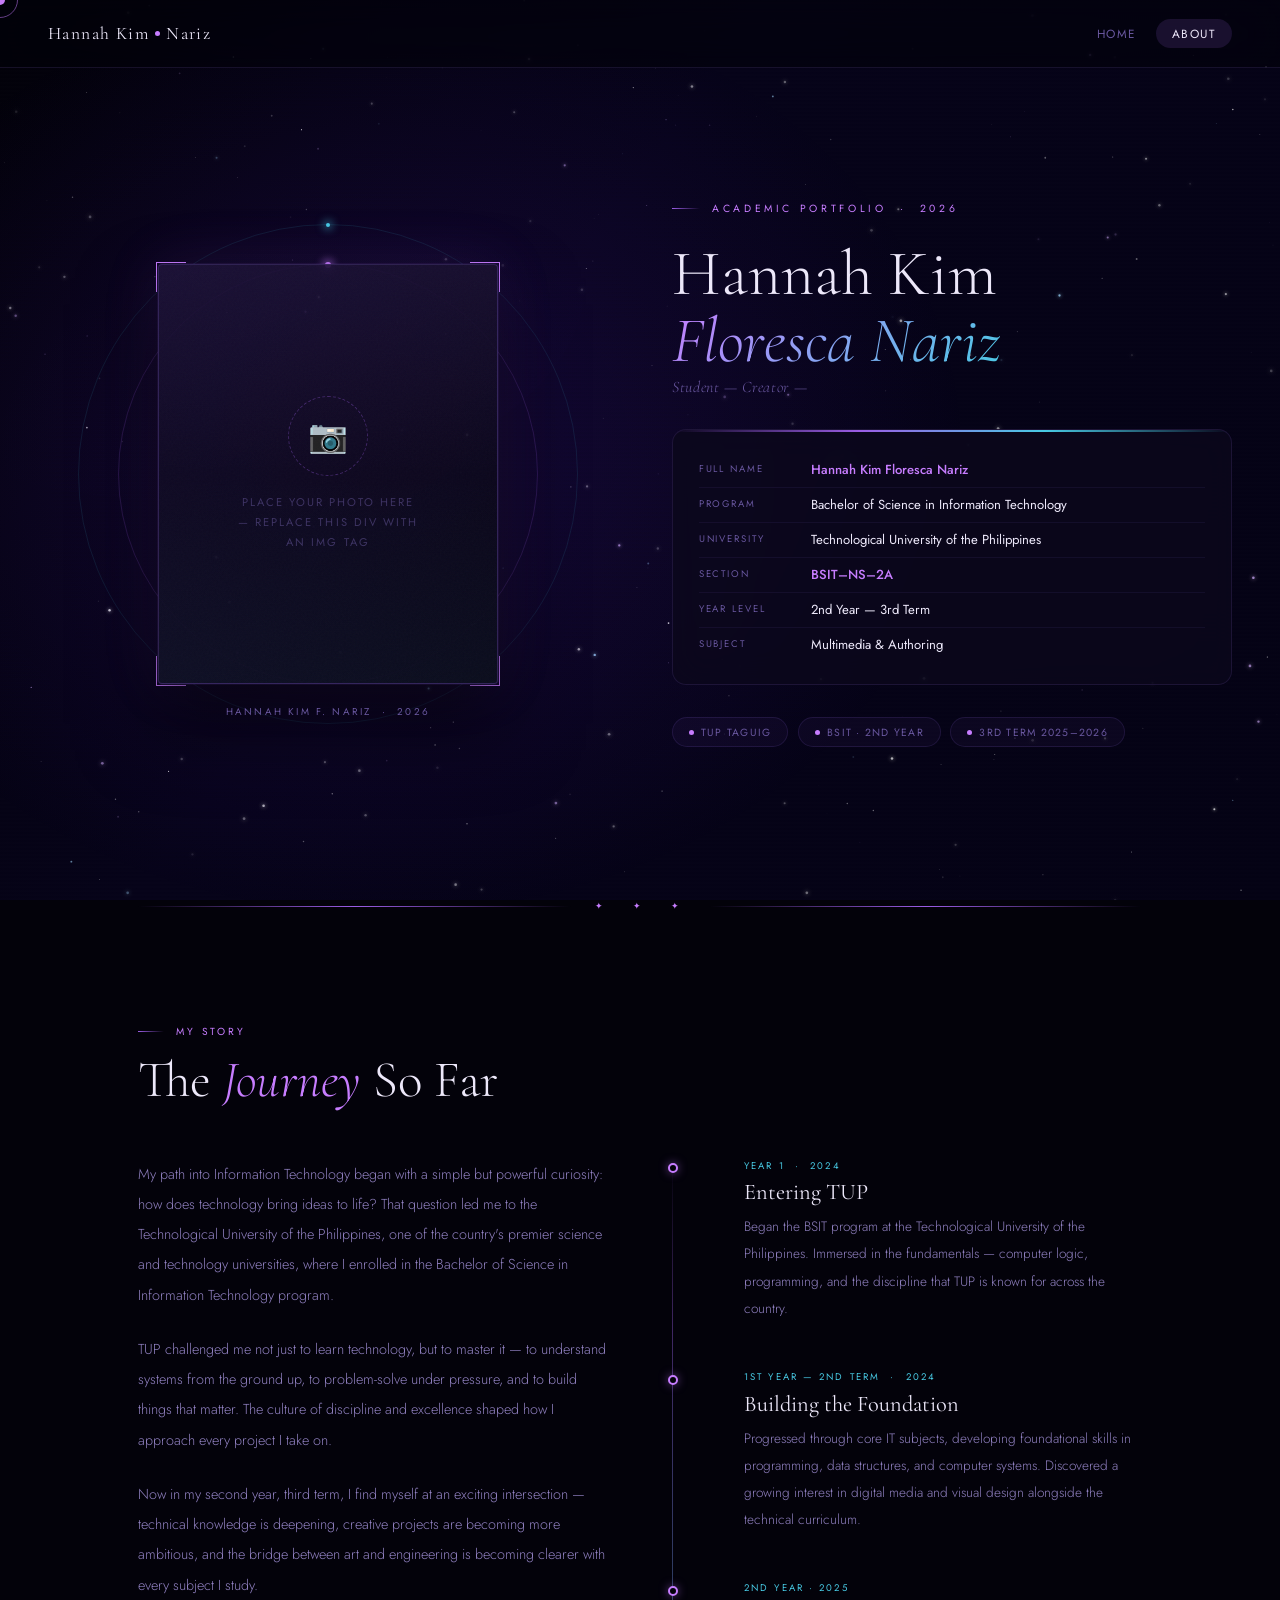
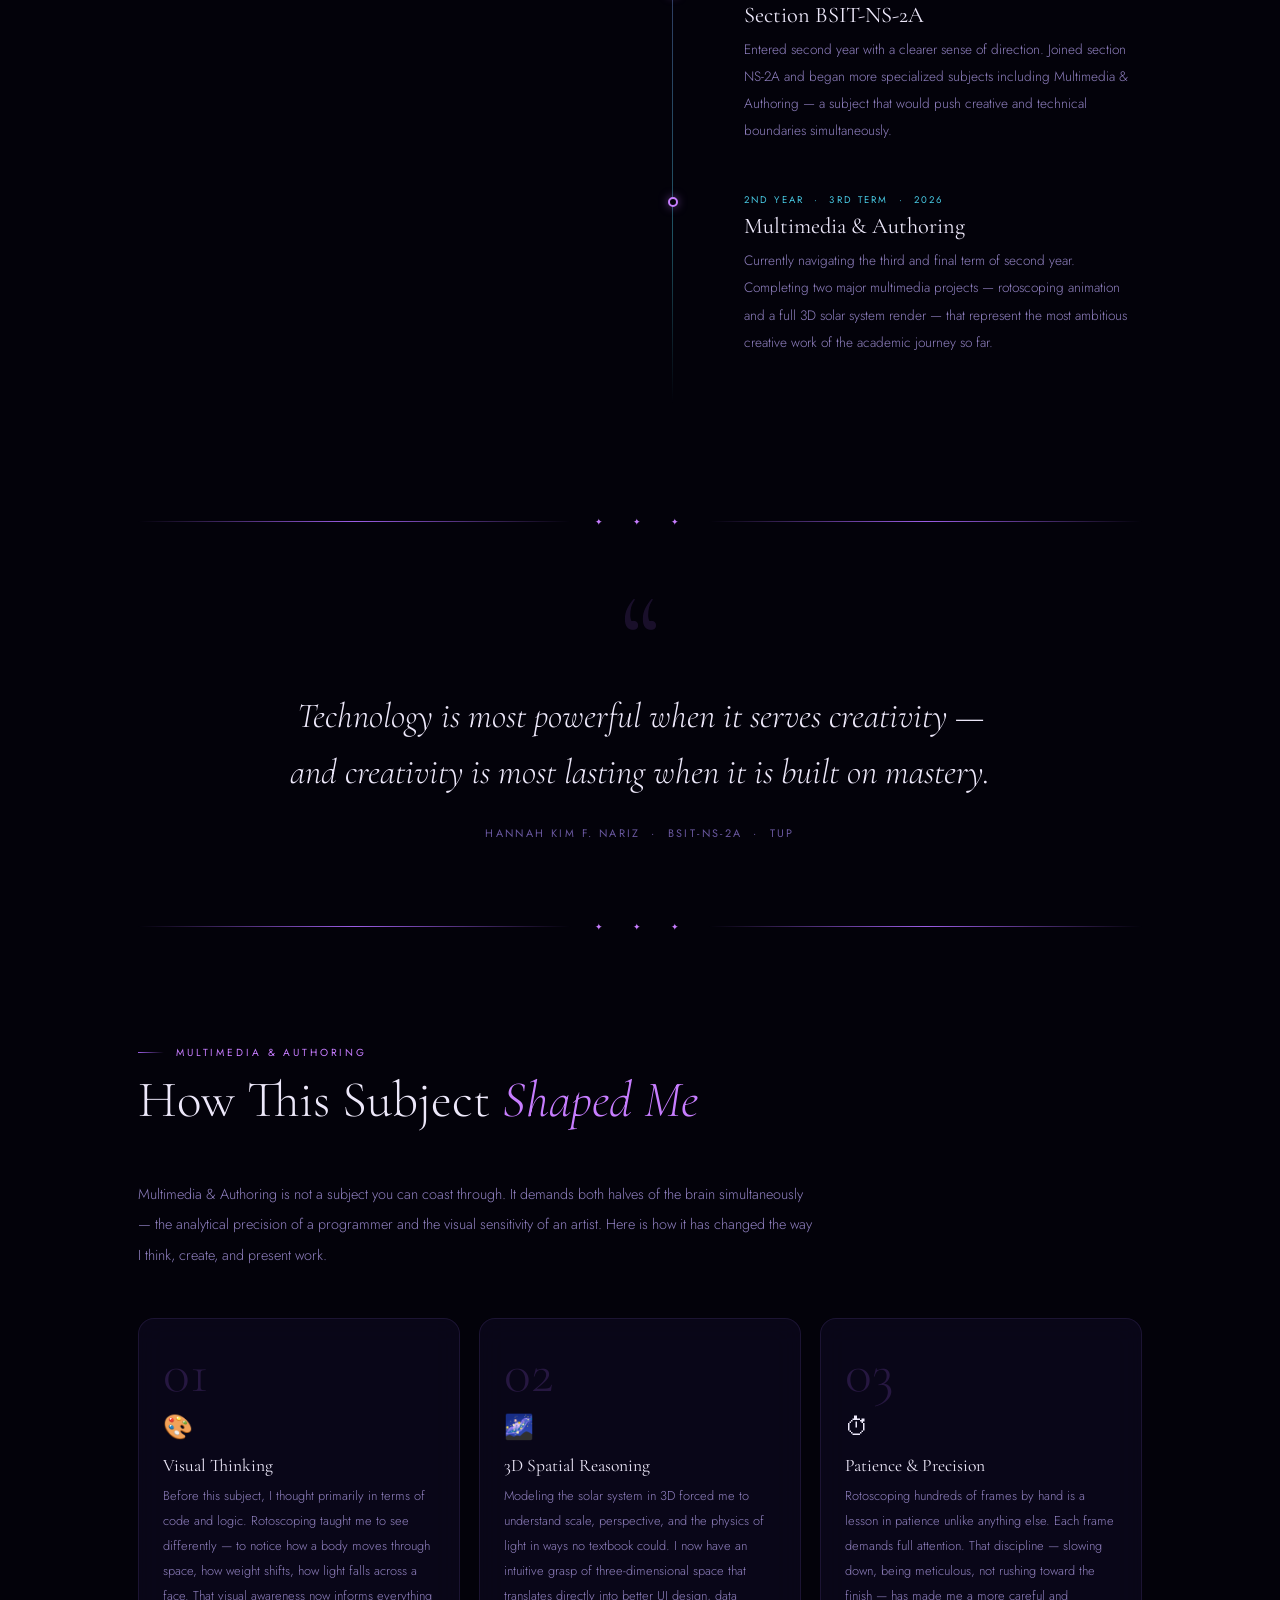
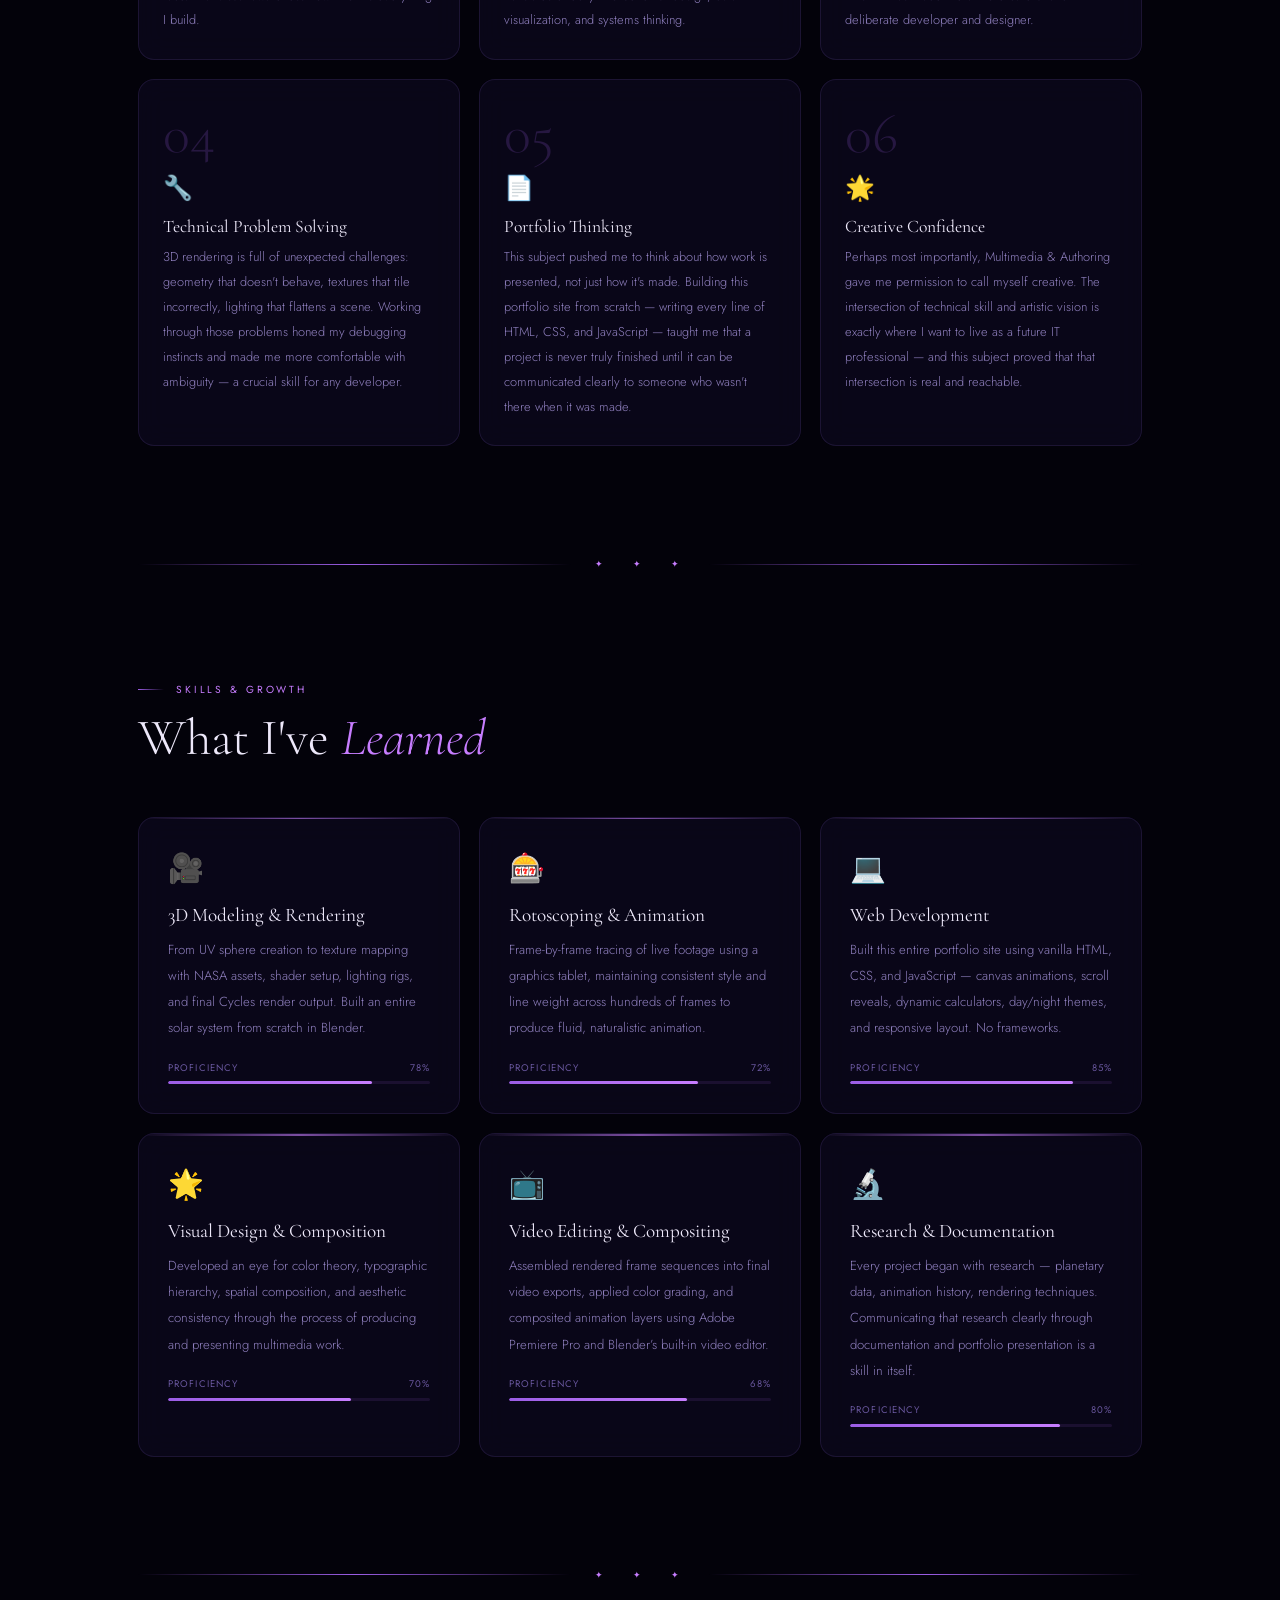
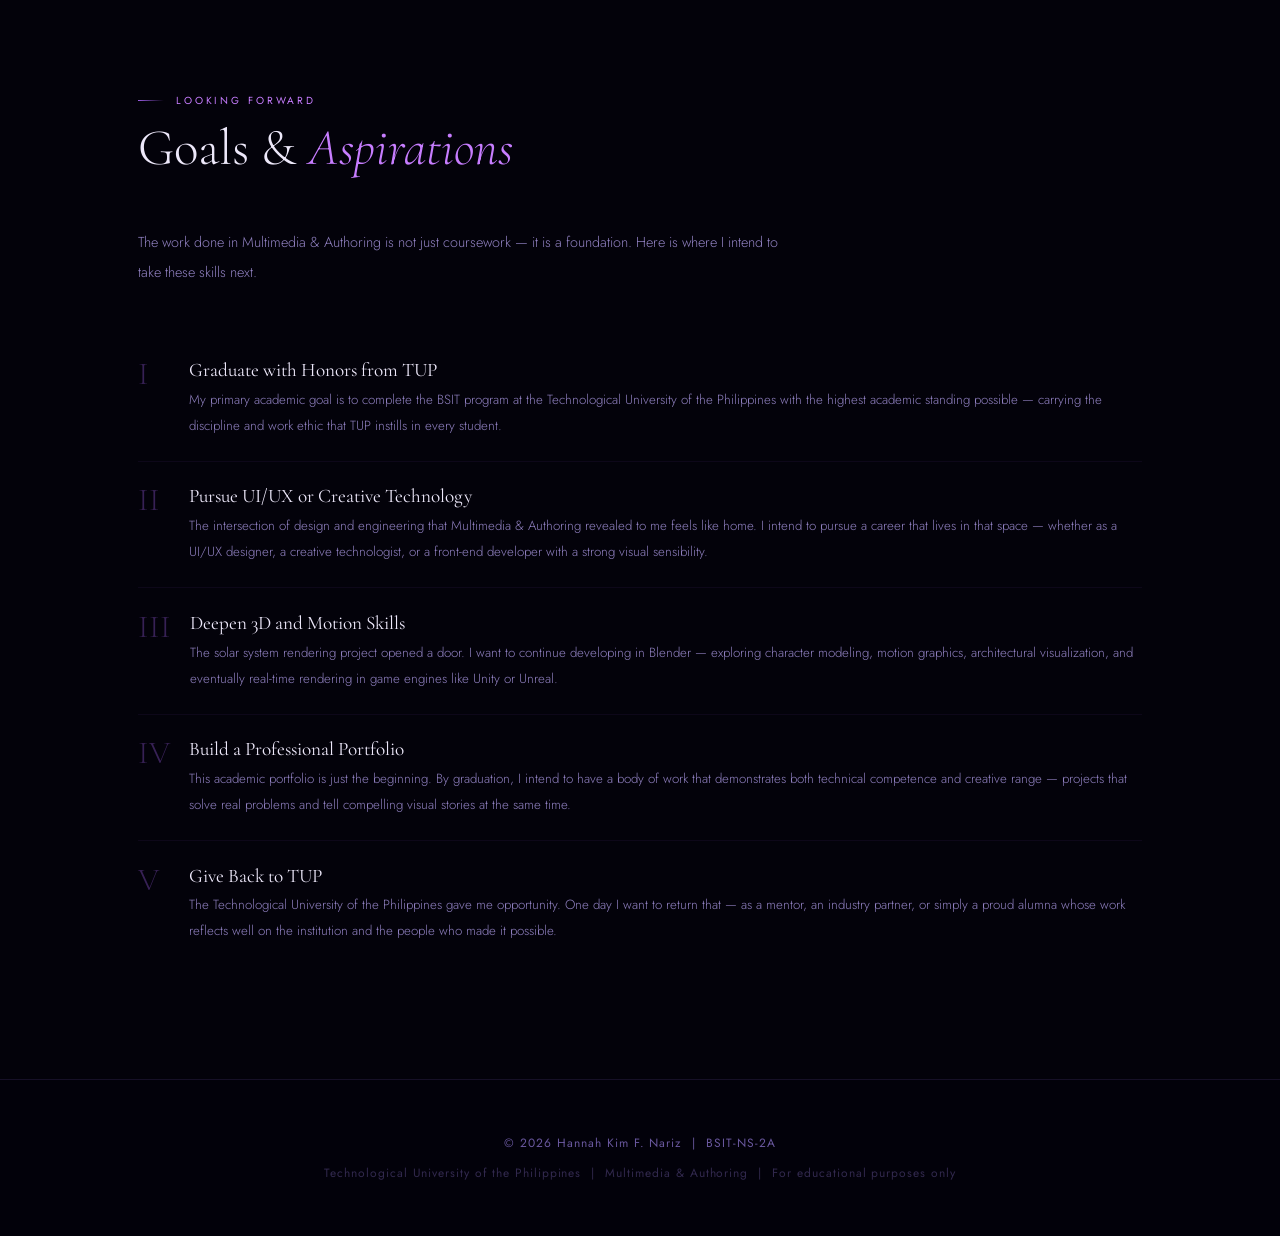
==== commit 5b4f4603: "Update about.html" ====
--- a/about.html
+++ b/about.html
@@ -180,7 +180,7 @@
     }
     .photo-placeholder p { font-size:0.7rem; letter-spacing:0.18em; text-transform:uppercase; opacity:0.5; text-align:center; max-width:180px; line-height:1.8; }
     /* WHEN YOU HAVE A PHOTO: replace the div.photo-placeholder with:
-       <img src="your-photo.jpg" style="width:100%;height:100%;object-fit:cover;object-position:center top;" alt="Hannah Kim F. Nariz"> */
+       <img src="08fe4e00-2027-4a3a-948c-4540a68acaf7.jpg" style="width:100%;height:100%;object-fit:cover;object-position:center top;" alt="Hannah Kim F. Nariz"> */
 
     /* Glitch flicker on photo frame */
     @keyframes glitch {
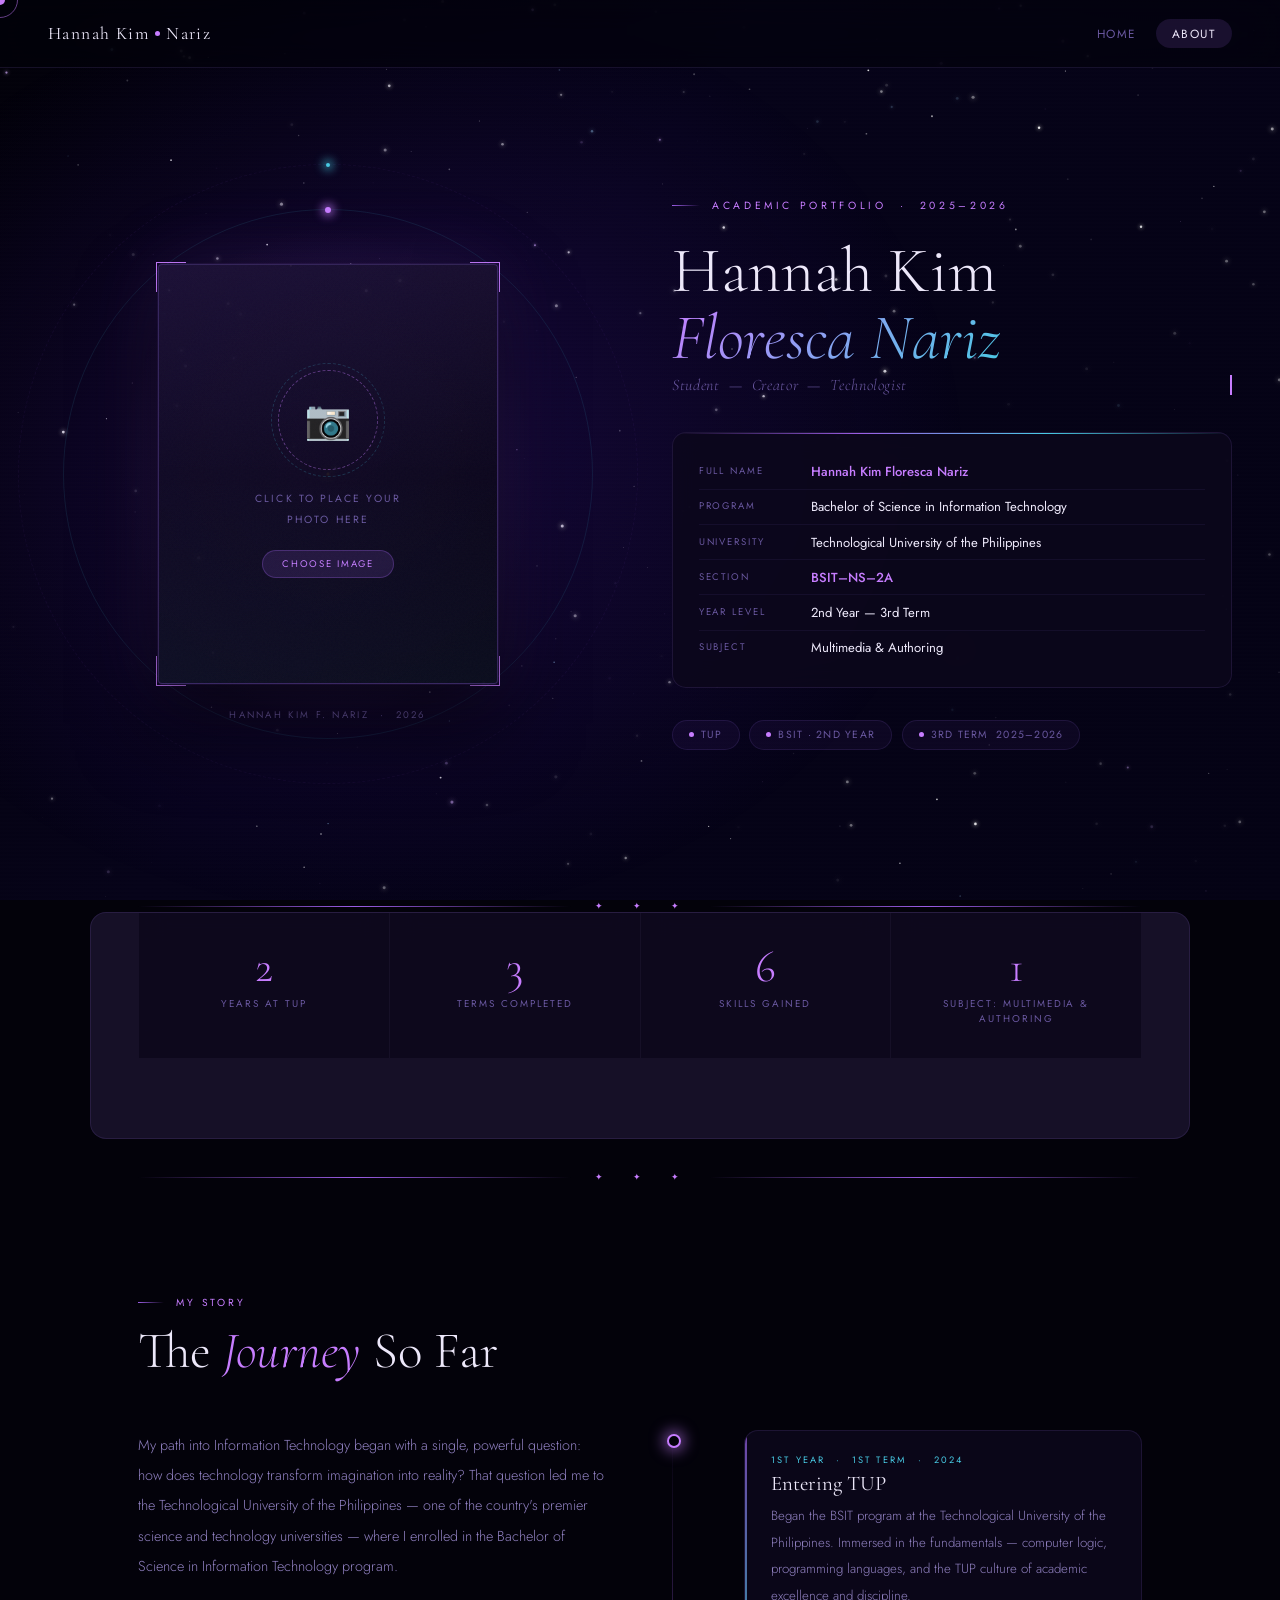
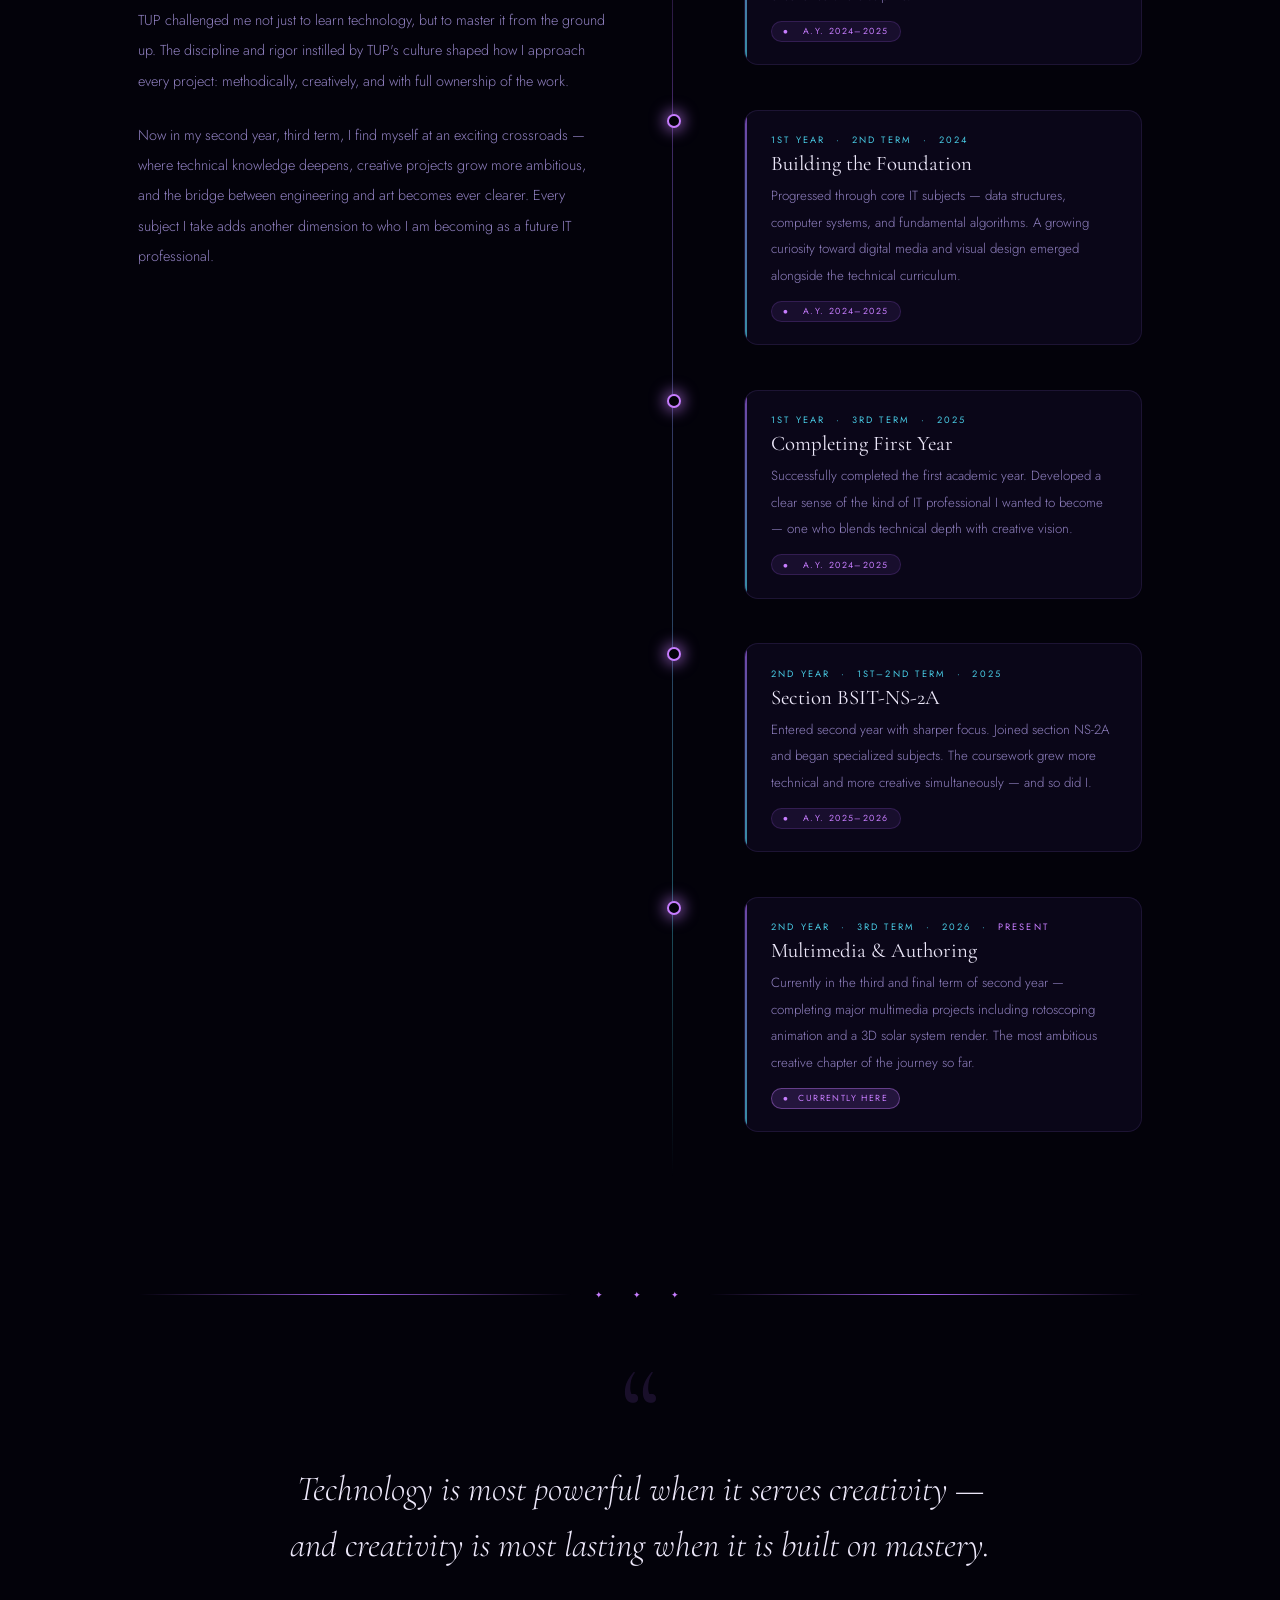
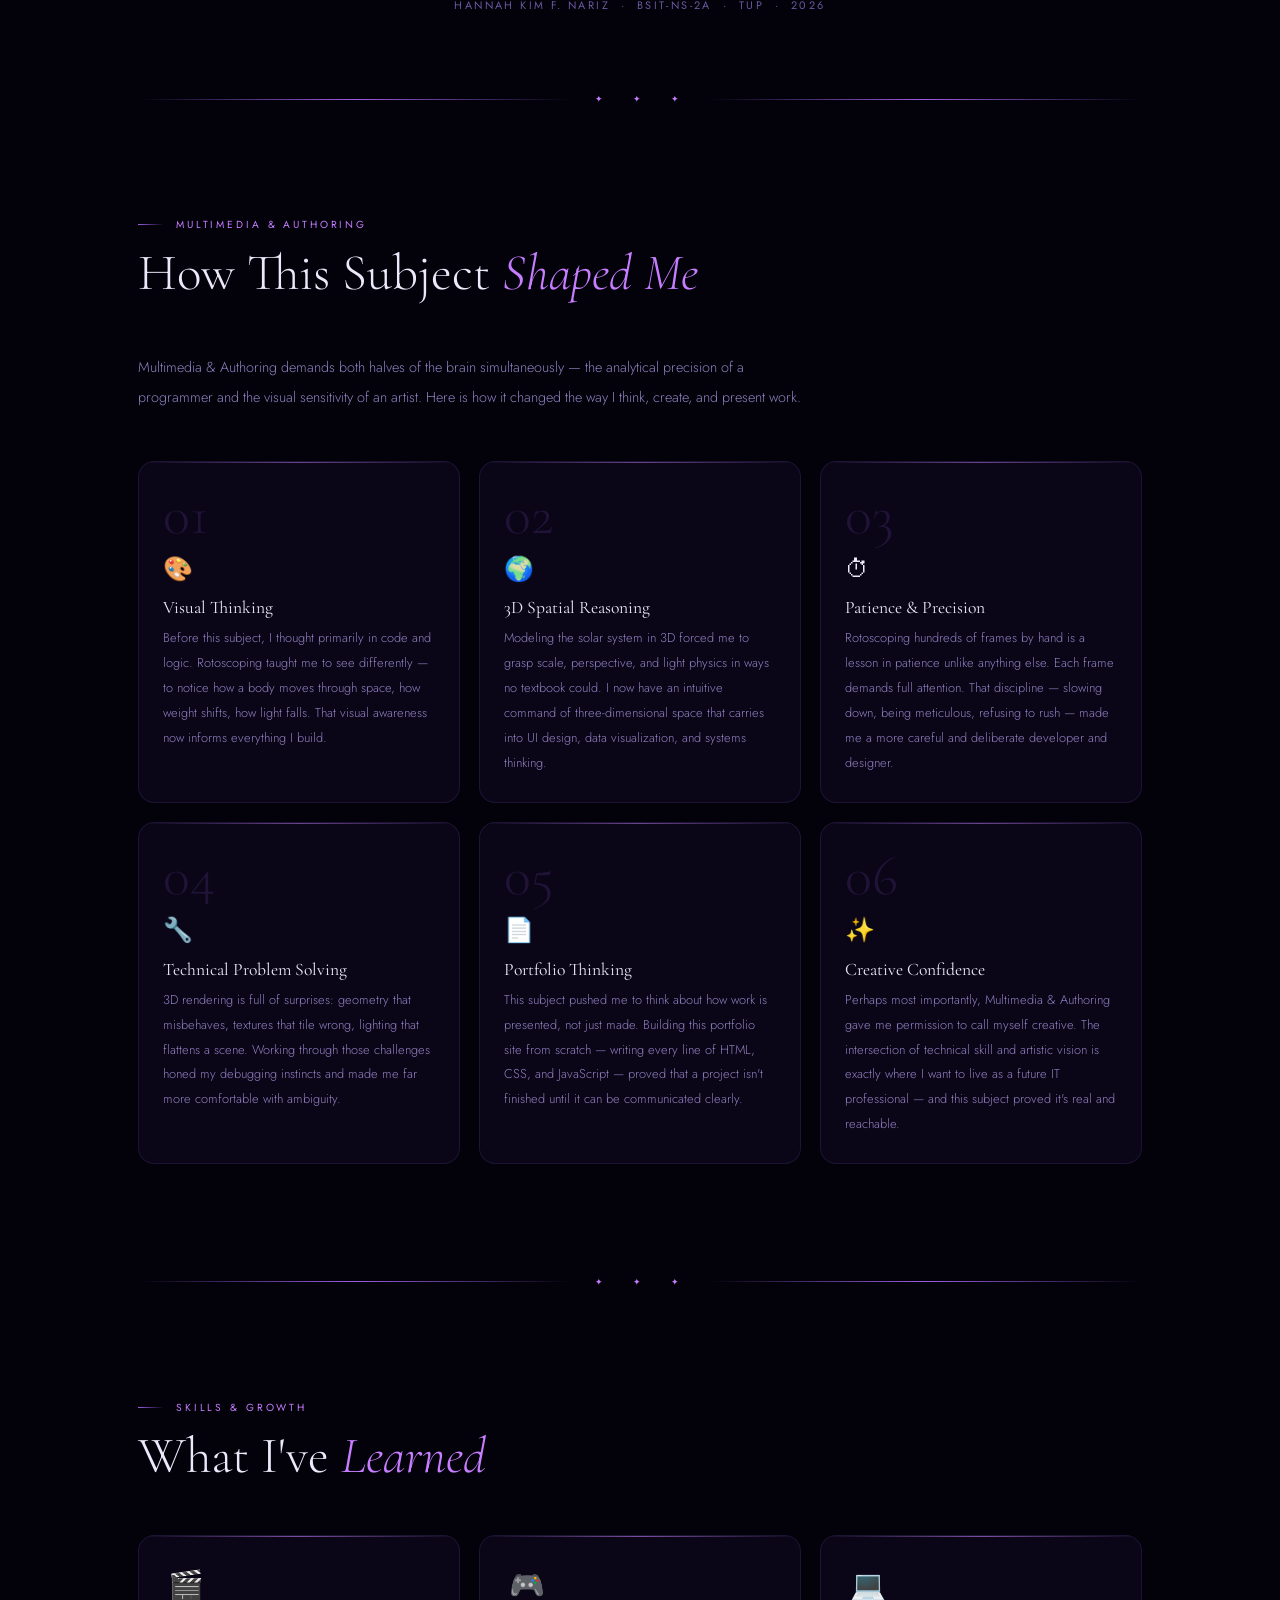
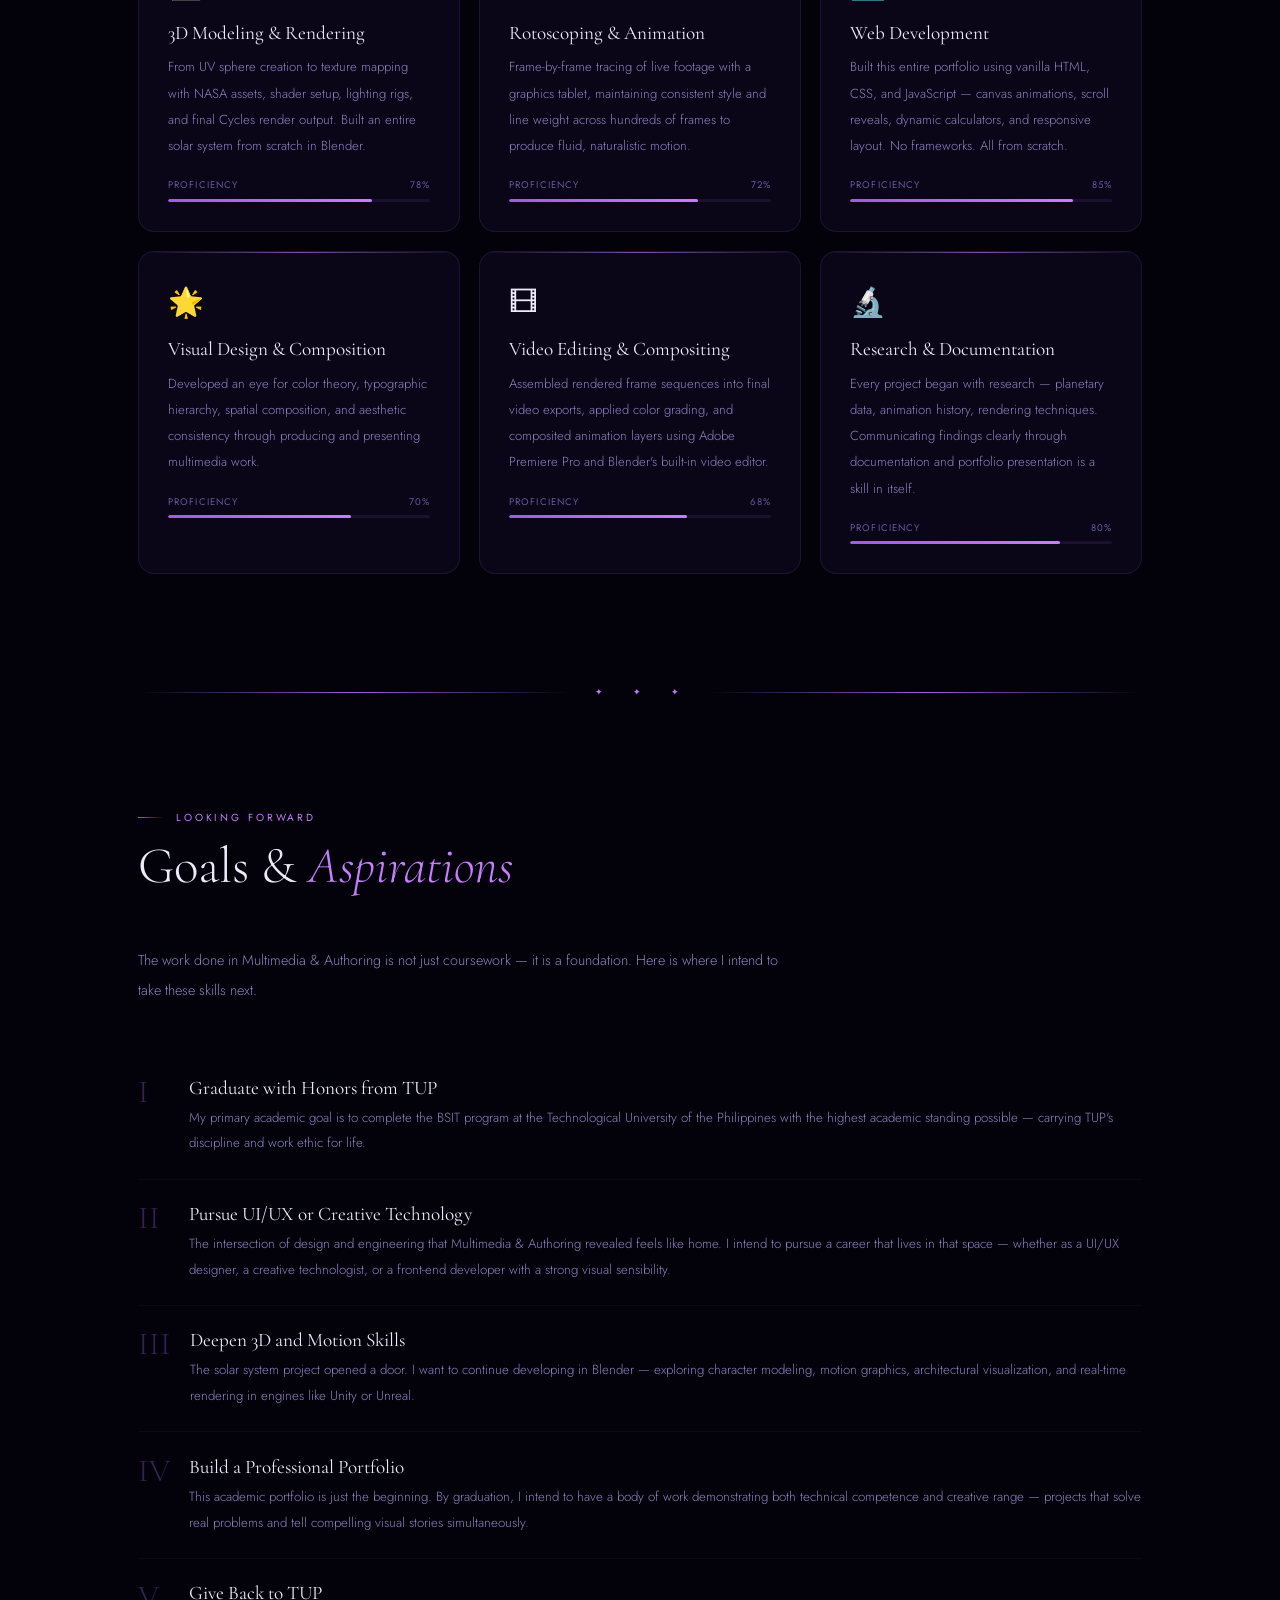
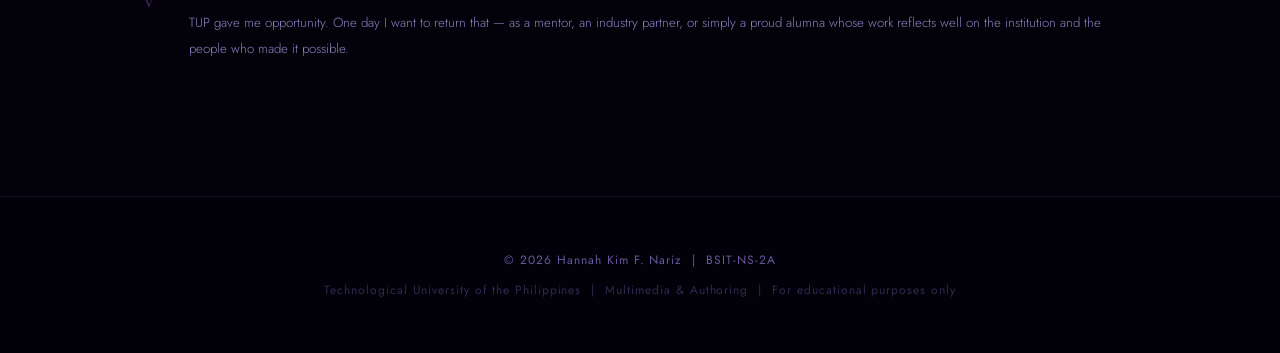
==== commit 048cb3a2: "Update about.html" ====
--- a/about.html
+++ b/about.html
@@ -5,14 +5,14 @@
   <meta name="viewport" content="width=device-width, initial-scale=1.0"/>
   <title>About — Hannah Kim F. Nariz</title>
   <link rel="preconnect" href="https://fonts.googleapis.com"/>
-  <link href="https://fonts.googleapis.com/css2?family=Cormorant+Garamond:ital,wght@0,300;0,400;0,600;1,300;1,400;1,600&family=Jost:wght@200;300;400;500;600&display=swap" rel="stylesheet"/>
+  <link href="https://fonts.googleapis.com/css2?family=Cormorant+Garamond:ital,wght@0,300;0,400;0,600;1,300;1,400;1,600&family=Jost:wght@200;300;400;500;600&family=Cinzel:wght@400;500&display=swap" rel="stylesheet"/>
   <style>
     :root {
       --bg:       #03020a;
       --surface:  #0a0718;
-      --card:     rgba(12,8,28,0.8);
+      --card:     rgba(12,8,28,0.85);
       --border:   rgba(160,120,255,0.12);
-      --border2:  rgba(160,120,255,0.25);
+      --border2:  rgba(160,120,255,0.28);
       --text:     #ede8fa;
       --muted:    #6a58a0;
       --mid:      #9080c0;
@@ -21,68 +21,79 @@
       --accent3:  #48cae4;
       --gold:     #f5c842;
       --serif:    'Cormorant Garamond', serif;
+      --cinzel:   'Cinzel', serif;
       --sans:     'Jost', sans-serif;
       --ease:     cubic-bezier(0.23,1,0.32,1);
     }
-
     *, *::before, *::after { margin:0; padding:0; box-sizing:border-box; }
     html { scroll-behavior:smooth; }
-
-    body {
-      font-family: var(--sans);
-      background: var(--bg);
-      color: var(--text);
-      overflow-x: hidden;
-      cursor: none;
-    }
-
-    /* ── CUSTOM CURSOR ── */
-    #cursor {
-      position:fixed; width:10px; height:10px; border-radius:50%;
-      background:var(--accent2); pointer-events:none; z-index:9999;
-      transform:translate(-50%,-50%);
-      transition:transform 0.08s, width 0.3s, height 0.3s, background 0.3s;
-      mix-blend-mode: difference;
-    }
-    #cursor-ring {
-      position:fixed; width:36px; height:36px; border-radius:50%;
-      border:1px solid rgba(199,125,255,0.5); pointer-events:none; z-index:9998;
-      transform:translate(-50%,-50%);
-      transition:transform 0.18s var(--ease), width 0.4s, height 0.4s, opacity 0.3s;
-    }
-
-    /* ── CANVAS ── */
-    #bg-canvas {
-      position:fixed; inset:0; z-index:0; pointer-events:none;
-    }
+    body { font-family:var(--sans); background:var(--bg); color:var(--text); overflow-x:hidden; cursor:none; }
+
+    /* ── CURSOR ── */
+    #cursor { position:fixed; width:10px; height:10px; border-radius:50%; background:var(--accent2); pointer-events:none; z-index:9999; transform:translate(-50%,-50%); transition:width 0.3s,height 0.3s,background 0.3s; mix-blend-mode:difference; }
+    #cursor-ring { position:fixed; width:36px; height:36px; border-radius:50%; border:1px solid rgba(199,125,255,0.5); pointer-events:none; z-index:9998; transform:translate(-50%,-50%); transition:width 0.4s,height 0.4s,opacity 0.3s; }
+    #bg-canvas { position:fixed; inset:0; z-index:0; pointer-events:none; }
+
+    /* ── CINEMATIC INTRO OVERLAY ── */
+    #cinematic-intro {
+      position:fixed; inset:0; z-index:1000;
+      background:#000;
+      display:flex; flex-direction:column; align-items:center; justify-content:center;
+      gap:0;
+      pointer-events:none;
+    }
+    #cinematic-intro .ci-bar-top,
+    #cinematic-intro .ci-bar-bottom {
+      position:absolute; left:0; right:0; height:80px;
+      background:#000;
+      transition:height 1.2s cubic-bezier(0.77,0,0.175,1);
+    }
+    #cinematic-intro .ci-bar-top { top:0; }
+    #cinematic-intro .ci-bar-bottom { bottom:0; }
+    #cinematic-intro.bars-open .ci-bar-top { height:0; }
+    #cinematic-intro.bars-open .ci-bar-bottom { height:0; }
+    .ci-logo {
+      font-family:var(--cinzel); font-size:clamp(1.2rem,3vw,2.2rem);
+      letter-spacing:0.35em; color:#fff; opacity:0;
+      text-transform:uppercase;
+      animation:ciLogoIn 1.2s var(--ease) forwards 0.3s;
+    }
+    .ci-sub {
+      font-family:var(--sans); font-size:0.6rem; letter-spacing:0.55em;
+      text-transform:uppercase; color:rgba(255,255,255,0.4); opacity:0;
+      margin-top:0.6rem;
+      animation:ciLogoIn 1s var(--ease) forwards 0.7s;
+    }
+    .ci-line {
+      width:0; height:1px; background:linear-gradient(to right,transparent,var(--accent2),transparent);
+      margin:1rem 0;
+      animation:ciLineIn 1s var(--ease) forwards 0.9s;
+    }
+    @keyframes ciLogoIn { from{opacity:0;transform:translateY(12px)} to{opacity:1;transform:translateY(0)} }
+    @keyframes ciLineIn { from{width:0} to{width:220px} }
 
     /* ── NAV ── */
     nav {
       position:fixed; top:0; left:0; right:0; z-index:200;
       height:68px; display:flex; align-items:center; justify-content:space-between;
       padding:0 3rem;
-      background:rgba(3,2,10,0.55);
-      backdrop-filter:blur(22px);
+      background:rgba(3,2,10,0.55); backdrop-filter:blur(22px);
       border-bottom:1px solid var(--border);
-    }
-    .nav-brand {
-      font-family:var(--serif); font-size:1.1rem; font-weight:400;
-      color:var(--text); text-decoration:none; letter-spacing:0.08em;
-      display:flex; align-items:center; gap:4px;
-    }
-    .brand-dot {
-      display:inline-block; width:5px; height:5px; border-radius:50%;
-      background:var(--accent2); margin:0 2px;
-      animation:pulse 2.5s ease-in-out infinite;
-    }
+      transform:translateY(-100%); animation:navDrop 0.9s var(--ease) forwards 2.2s;
+    }
+    @keyframes navDrop { to{transform:translateY(0)} }
+    .nav-brand { font-family:var(--serif); font-size:1.1rem; font-weight:400; color:var(--text); text-decoration:none; letter-spacing:0.08em; display:flex; align-items:center; gap:4px; }
+    .brand-dot { display:inline-block; width:5px; height:5px; border-radius:50%; background:var(--accent2); margin:0 2px; animation:pulse 2.5s ease-in-out infinite; }
     .nav-links { display:flex; gap:0.2rem; }
-    .nav-links a {
-      font-size:0.74rem; font-weight:400; letter-spacing:0.12em;
-      text-transform:uppercase; color:var(--muted); text-decoration:none;
-      padding:0.4rem 1rem; border-radius:30px;
-      transition:color 0.25s, background 0.25s;
-    }
+    .nav-links a { font-size:0.74rem; font-weight:400; letter-spacing:0.12em; text-transform:uppercase; color:var(--muted); text-decoration:none; padding:0.4rem 1rem; border-radius:30px; transition:color 0.25s,background 0.25s; }
     .nav-links a:hover, .nav-links a.active { color:var(--text); background:rgba(155,93,229,0.15); }
+
+    /* ── CINEMATIC SCAN LINES ── */
+    .scanlines {
+      position:fixed; inset:0; z-index:1;
+      pointer-events:none;
+      background:repeating-linear-gradient(0deg,transparent,transparent 2px,rgba(0,0,0,0.025) 2px,rgba(0,0,0,0.025) 4px);
+    }
 
     /* ── HERO ── */
     .hero {
@@ -90,375 +101,304 @@
       min-height:100vh;
       display:grid; grid-template-columns:1fr 1fr;
       align-items:center;
-      padding:9rem 3rem 6rem;
-      gap:4rem;
-      overflow:hidden;
+      padding:9rem 3rem 6rem; gap:4rem; overflow:hidden;
     }
     .hero::before {
-      content:'';
-      position:absolute; inset:0;
-      background:radial-gradient(ellipse 70% 80% at 30% 50%, rgba(80,30,180,0.2), transparent 65%);
+      content:''; position:absolute; inset:0;
+      background:radial-gradient(ellipse 70% 80% at 30% 50%,rgba(80,30,180,0.22),transparent 65%);
       pointer-events:none;
     }
 
-    /* Cinematic scan lines */
-    .hero::after {
-      content:'';
-      position:absolute; inset:0; pointer-events:none; z-index:1;
-      background:repeating-linear-gradient(0deg, transparent, transparent 2px, rgba(0,0,0,0.03) 2px, rgba(0,0,0,0.03) 4px);
-    }
-
-    /* ── PHOTO FRAME ── */
-    .photo-col {
-      position:relative; display:flex; justify-content:center; align-items:center;
-      z-index:2;
-    }
-    .photo-frame-outer {
-      position:relative; width:340px; height:420px;
-    }
-    /* Decorative corner brackets */
-    .frame-bracket {
-      position:absolute; width:30px; height:30px;
-      border-color:var(--accent2); border-style:solid; border-width:0;
-    }
+    /* ── PHOTO COLUMN ── */
+    .photo-col { position:relative; display:flex; justify-content:center; align-items:center; z-index:2; }
+    .photo-frame-outer { position:relative; width:340px; height:420px; }
+
+    /* Cinematic vignette glow behind photo */
+    .photo-glow {
+      position:absolute; inset:-40px;
+      background:radial-gradient(ellipse at center, rgba(155,93,229,0.18) 0%, transparent 70%);
+      pointer-events:none; z-index:0;
+      animation:glowPulse 4s ease-in-out infinite;
+    }
+    @keyframes glowPulse { 0%,100%{opacity:0.6;transform:scale(1)} 50%{opacity:1;transform:scale(1.08)} }
+
+    .frame-bracket { position:absolute; width:30px; height:30px; border-color:var(--accent2); border-style:solid; border-width:0; }
     .frame-bracket.tl { top:-2px; left:-2px; border-top-width:1.5px; border-left-width:1.5px; }
     .frame-bracket.tr { top:-2px; right:-2px; border-top-width:1.5px; border-right-width:1.5px; }
     .frame-bracket.bl { bottom:-2px; left:-2px; border-bottom-width:1.5px; border-left-width:1.5px; }
     .frame-bracket.br { bottom:-2px; right:-2px; border-bottom-width:1.5px; border-right-width:1.5px; }
 
-    /* Orbit rings around photo */
-    .photo-orbit {
-      position:absolute; border-radius:50%;
-      border:1px solid rgba(155,93,229,0.2);
-      top:50%; left:50%;
-      transform:translate(-50%,-50%);
-      pointer-events:none;
-    }
-    .photo-orbit:nth-child(1){ width:420px; height:420px; animation:spinOrbit 40s linear infinite; }
-    .photo-orbit:nth-child(2){ width:500px; height:500px; animation:spinOrbit 65s linear infinite reverse; border-color:rgba(72,202,228,0.1); }
-
-    /* Orbit dots */
-    .orbit-sparkle {
-      position:absolute; top:0; left:50%;
-      transform:translate(-50%,-50%);
-      width:6px; height:6px; border-radius:50%;
-      background:var(--accent2);
-      box-shadow:0 0 8px 2px rgba(199,125,255,0.7);
-    }
-    .orbit-sparkle2 {
-      position:absolute; top:0; left:50%;
-      transform:translate(-50%,-50%);
-      width:4px; height:4px; border-radius:50%;
-      background:var(--accent3);
-      box-shadow:0 0 8px 2px rgba(72,202,228,0.6);
-    }
+    .photo-orbit { position:absolute; border-radius:50%; border:1px solid rgba(155,93,229,0.18); top:50%; left:50%; transform:translate(-50%,-50%); pointer-events:none; }
+    .photo-orbit:nth-child(1){ width:440px; height:440px; animation:spinOrbit 40s linear infinite; }
+    .photo-orbit:nth-child(2){ width:530px; height:530px; animation:spinOrbit 65s linear infinite reverse; border-color:rgba(72,202,228,0.1); }
+    .photo-orbit:nth-child(3){ width:620px; height:620px; animation:spinOrbit 90s linear infinite; border-color:rgba(155,93,229,0.06); border-style:dashed; }
+    .orbit-sparkle { position:absolute; top:0; left:50%; transform:translate(-50%,-50%); width:6px; height:6px; border-radius:50%; background:var(--accent2); box-shadow:0 0 10px 3px rgba(199,125,255,0.7); }
+    .orbit-sparkle2 { position:absolute; top:0; left:50%; transform:translate(-50%,-50%); width:4px; height:4px; border-radius:50%; background:var(--accent3); box-shadow:0 0 10px 3px rgba(72,202,228,0.7); }
+    .orbit-sparkle3 { position:absolute; top:0; left:50%; transform:translate(-50%,-50%); width:3px; height:3px; border-radius:50%; background:var(--gold); box-shadow:0 0 8px 2px rgba(245,200,66,0.6); }
 
     .photo-frame {
+      width:100%; height:100%; border-radius:4px; overflow:hidden;
+      border:1px solid var(--border2);
+      background:linear-gradient(145deg,rgba(20,12,44,0.9),rgba(8,5,20,0.95));
+      position:relative; z-index:1;
+      box-shadow:0 0 0 1px rgba(155,93,229,0.08), 0 40px 80px rgba(0,0,0,0.6), 0 0 80px rgba(155,93,229,0.15);
+      animation:heroPhotoIn 1.2s var(--ease) forwards 1.8s; opacity:0;
+    }
+    @keyframes heroPhotoIn { from{opacity:0;transform:scale(0.93) translateY(20px)} to{opacity:1;transform:scale(1) translateY(0)} }
+
+    /* ── PHOTO AREA — YOUR IMAGE GOES HERE ── */
+    .photo-img-area {
       width:100%; height:100%;
-      border-radius:4px;
-      overflow:hidden;
-      border:1px solid var(--border2);
-      background:linear-gradient(145deg, rgba(20,12,44,0.9), rgba(8,5,20,0.95));
+      display:flex; flex-direction:column; align-items:center; justify-content:center;
       position:relative;
-      box-shadow:
-        0 0 0 1px rgba(155,93,229,0.08),
-        0 40px 80px rgba(0,0,0,0.6),
-        0 0 60px rgba(155,93,229,0.12);
-    }
-    .photo-placeholder {
+    }
+    /*
+      ╔══════════════════════════════════════════════╗
+      ║  HOW TO ADD YOUR PHOTO:                      ║
+      ║  1. Put your image file (e.g. hannah.jpg)    ║
+      ║     in the SAME folder as this HTML file.    ║
+      ║  2. Replace the <div class="photo-upload">   ║
+      ║     block below with:                        ║
+      ║                                              ║
+      ║  <img src="08fe4e00-2027-4a3a-948c-          ║
+      ║  4540a68acaf7.jpg"                           ║
+      ║  style="width:100%;height:100%;              ║
+      ║  object-fit:cover;object-position:center top;║
+      ║  display:block;" alt="Hannah Kim F. Nariz">  ║
+      ╚══════════════════════════════════════════════╝
+    */
+    .photo-upload {
       width:100%; height:100%;
-      display:flex; flex-direction:column;
-      align-items:center; justify-content:center;
-      gap:1rem; color:var(--muted);
-    }
-    .photo-placeholder .ph-icon {
-      width:80px; height:80px; border-radius:50%;
-      border:1px dashed rgba(155,93,229,0.35);
+      display:flex; flex-direction:column; align-items:center; justify-content:center;
+      gap:1.2rem; padding:2rem; text-align:center;
+      cursor:pointer; position:relative; z-index:2;
+    }
+    .photo-upload-label { display:none; }
+    #photoFileInput { display:none; }
+    .ph-ring {
+      width:100px; height:100px; border-radius:50%;
+      border:1px dashed rgba(199,125,255,0.4);
       display:flex; align-items:center; justify-content:center;
-      font-size:2rem; color:var(--accent);
+      font-size:2.4rem; position:relative;
       animation:pulse 3s ease-in-out infinite;
     }
-    .photo-placeholder p { font-size:0.7rem; letter-spacing:0.18em; text-transform:uppercase; opacity:0.5; text-align:center; max-width:180px; line-height:1.8; }
-    /* WHEN YOU HAVE A PHOTO: replace the div.photo-placeholder with:
-       <img src="08fe4e00-2027-4a3a-948c-4540a68acaf7.jpg" style="width:100%;height:100%;object-fit:cover;object-position:center top;" alt="Hannah Kim F. Nariz"> */
-
-    /* Glitch flicker on photo frame */
-    @keyframes glitch {
-      0%,100%{ clip-path:inset(0 0 100% 0); opacity:0; }
-      2%{ clip-path:inset(20% 0 60% 0); opacity:0.4; transform:translateX(-4px); }
-      4%{ clip-path:inset(50% 0 30% 0); opacity:0.3; transform:translateX(4px); }
-      6%{ clip-path:inset(0 0 100% 0); opacity:0; }
-    }
-    .photo-frame::after {
-      content:''; position:absolute; inset:0;
-      background:linear-gradient(to bottom,rgba(155,93,229,0.06),transparent,rgba(72,202,228,0.04));
-      animation:glitch 8s ease-in-out infinite;
-      pointer-events:none;
-    }
-
-    /* Film grain overlay */
-    .photo-frame::before {
-      content:''; position:absolute; inset:0; z-index:2; pointer-events:none;
-      background-image:url("data:image/svg+xml,%3Csvg viewBox='0 0 200 200' xmlns='http://www.w3.org/2000/svg'%3E%3Cfilter id='noise'%3E%3CfeTurbulence type='fractalNoise' baseFrequency='0.9' numOctaves='4' stitchTiles='stitch'/%3E%3C/filter%3E%3Crect width='100%25' height='100%25' filter='url(%23noise)' opacity='0.08'/%3E%3C/svg%3E");
-      opacity:0.35;
-    }
-
-    .photo-caption {
-      position:absolute; bottom:-2.2rem; left:0; right:0;
-      text-align:center; font-size:0.62rem; letter-spacing:0.22em;
-      text-transform:uppercase; color:var(--muted);
-    }
+    .ph-ring::after {
+      content:''; position:absolute; inset:-8px; border-radius:50%;
+      border:1px dashed rgba(72,202,228,0.2);
+      animation:spinOrbit 8s linear infinite;
+    }
+    .ph-label { font-size:0.65rem; letter-spacing:0.2em; text-transform:uppercase; color:var(--muted); line-height:2; max-width:180px; }
+    .ph-btn {
+      font-size:0.6rem; letter-spacing:0.18em; text-transform:uppercase;
+      background:rgba(155,93,229,0.15); border:1px solid rgba(155,93,229,0.3);
+      color:var(--accent2); padding:0.4rem 1.2rem; border-radius:30px;
+      cursor:pointer; transition:background 0.3s, border-color 0.3s;
+    }
+    .ph-btn:hover { background:rgba(155,93,229,0.28); border-color:var(--accent2); }
+
+    /* Glitch overlay on photo frame */
+    @keyframes glitchA { 0%,100%{clip-path:inset(0 0 100% 0);opacity:0} 2%{clip-path:inset(20% 0 60% 0);opacity:0.35;transform:translateX(-4px)} 4%{clip-path:inset(50% 0 30% 0);opacity:0.25;transform:translateX(4px)} 6%{clip-path:inset(0 0 100% 0);opacity:0} }
+    .photo-frame::after { content:''; position:absolute; inset:0; background:linear-gradient(to bottom,rgba(155,93,229,0.06),transparent,rgba(72,202,228,0.04)); animation:glitchA 9s ease-in-out infinite; pointer-events:none; z-index:3; }
+    .photo-frame::before { content:''; position:absolute; inset:0; z-index:4; pointer-events:none; background-image:url("data:image/svg+xml,%3Csvg viewBox='0 0 200 200' xmlns='http://www.w3.org/2000/svg'%3E%3Cfilter id='noise'%3E%3CfeTurbulence type='fractalNoise' baseFrequency='0.9' numOctaves='4' stitchTiles='stitch'/%3E%3C/filter%3E%3Crect width='100%25' height='100%25' filter='url(%23noise)' opacity='0.08'/%3E%3C/svg%3E"); opacity:0.3; }
+
+    .photo-caption { position:absolute; bottom:-2.4rem; left:0; right:0; text-align:center; font-size:0.6rem; letter-spacing:0.24em; text-transform:uppercase; color:var(--muted); }
 
     /* ── HERO TEXT ── */
     .hero-text { position:relative; z-index:2; }
-    .hero-eyebrow {
-      font-size:0.65rem; letter-spacing:0.35em; text-transform:uppercase;
-      color:var(--accent2); margin-bottom:1.5rem;
-      display:flex; align-items:center; gap:12px;
-      opacity:0; animation:fadeUp 0.8s var(--ease) forwards 0.3s;
-    }
-    .eyebrow-line { width:28px; height:1px; background:linear-gradient(to right, var(--accent), transparent); }
-
-    .hero h1 {
-      font-family:var(--serif);
-      font-size:clamp(2.8rem,5vw,5.5rem);
-      font-weight:300; line-height:1.05;
-      color:var(--text); margin-bottom:0.2rem;
-      opacity:0; animation:fadeUp 0.9s var(--ease) forwards 0.5s;
-    }
-    .hero h1 em {
-      font-style:italic; font-weight:300;
-      background:linear-gradient(135deg, var(--accent2), var(--accent3));
-      -webkit-background-clip:text; -webkit-text-fill-color:transparent; background-clip:text;
-    }
-    .hero-name-sub {
-      font-family:var(--serif); font-size:1rem; font-weight:300; font-style:italic;
-      color:var(--muted); margin-bottom:2rem; letter-spacing:0.04em;
-      opacity:0; animation:fadeUp 0.9s var(--ease) forwards 0.65s;
-    }
-
-    .hero-id-card {
+    .hero-eyebrow { font-size:0.65rem; letter-spacing:0.35em; text-transform:uppercase; color:var(--accent2); margin-bottom:1.5rem; display:flex; align-items:center; gap:12px; opacity:0; animation:fadeUp 0.8s var(--ease) forwards 1.6s; }
+    .eyebrow-line { width:28px; height:1px; background:linear-gradient(to right,var(--accent),transparent); }
+    .hero h1 { font-family:var(--serif); font-size:clamp(2.8rem,5vw,5.5rem); font-weight:300; line-height:1.05; color:var(--text); margin-bottom:0.2rem; opacity:0; animation:fadeUp 0.9s var(--ease) forwards 1.8s; }
+    .hero h1 em { font-style:italic; font-weight:300; background:linear-gradient(135deg,var(--accent2),var(--accent3)); -webkit-background-clip:text; -webkit-text-fill-color:transparent; background-clip:text; }
+    .hero-name-sub { font-family:var(--serif); font-size:1rem; font-weight:300; font-style:italic; color:var(--muted); margin-bottom:2rem; letter-spacing:0.04em; opacity:0; animation:fadeUp 0.9s var(--ease) forwards 1.95s; }
+
+    /* Typewriter for subtitle */
+    .typewriter { display:inline-block; overflow:hidden; white-space:nowrap; border-right:2px solid var(--accent2); animation:typewriter 2.5s steps(28) forwards 2.1s, blinkCaret 0.75s step-end infinite 2.1s; width:0; }
+    @keyframes typewriter { to{width:100%} }
+    @keyframes blinkCaret { 0%,100%{border-color:var(--accent2)} 50%{border-color:transparent} }
+
+    .hero-id-card { background:var(--card); border:1px solid var(--border); border-radius:14px; padding:1.4rem 1.6rem; backdrop-filter:blur(16px); margin-bottom:2rem; opacity:0; animation:fadeUp 0.9s var(--ease) forwards 2.1s; position:relative; overflow:hidden; }
+    .hero-id-card::before { content:''; position:absolute; top:0; left:0; right:0; height:1.5px; background:linear-gradient(to right,transparent,var(--accent),var(--accent3),transparent); }
+    .id-row { display:flex; align-items:flex-start; gap:0.8rem; padding:0.45rem 0; border-bottom:1px solid rgba(160,120,255,0.07); }
+    .id-row:last-child { border-bottom:none; }
+    .id-label { font-size:0.6rem; letter-spacing:0.2em; text-transform:uppercase; color:var(--muted); min-width:100px; padding-top:2px; flex-shrink:0; }
+    .id-value { font-size:0.82rem; color:var(--text); font-weight:400; line-height:1.5; }
+    .id-value strong { color:var(--accent2); font-weight:500; }
+    .hero-badge-row { display:flex; gap:0.6rem; flex-wrap:wrap; opacity:0; animation:fadeUp 0.9s var(--ease) forwards 2.3s; }
+    .hero-badge { display:inline-flex; align-items:center; gap:7px; font-size:0.65rem; letter-spacing:0.12em; text-transform:uppercase; border:1px solid var(--border); color:var(--muted); padding:0.4rem 1rem; border-radius:30px; background:rgba(155,93,229,0.06); }
+    .badge-dot { width:5px; height:5px; border-radius:50%; background:var(--accent2); animation:pulse 2s ease-in-out infinite; }
+
+    @keyframes fadeUp { from{opacity:0;transform:translateY(28px)} to{opacity:1;transform:translateY(0)} }
+    @keyframes pulse  { 0%,100%{opacity:1;transform:scale(1)} 50%{opacity:0.3;transform:scale(0.7)} }
+    @keyframes spinOrbit { to{transform:translate(-50%,-50%) rotate(360deg)} }
+
+    /* ── SECTIONS ── */
+    .section { position:relative; z-index:10; max-width:1100px; margin:0 auto; padding:7rem 3rem; }
+    .section-eyebrow { font-size:0.64rem; letter-spacing:0.28em; text-transform:uppercase; color:var(--accent2); margin-bottom:0.6rem; display:flex; align-items:center; gap:12px; }
+    .section-eyebrow::before { content:''; width:26px; height:1px; background:linear-gradient(to right,var(--accent),transparent); }
+    .section-title { font-family:var(--serif); font-size:clamp(2rem,4vw,3.2rem); font-weight:300; color:var(--text); margin-bottom:3rem; }
+    .section-title em { font-style:italic; color:var(--accent2); }
+
+    /* ── DIVIDER ── */
+    .divider { position:relative; z-index:10; display:flex; align-items:center; gap:1.5rem; max-width:1100px; margin:0 auto; padding:0 3rem; opacity:0.3; }
+    .divider-line { flex:1; height:1px; background:linear-gradient(to right,transparent,var(--accent),transparent); }
+    .divider-glyph { font-size:0.55rem; letter-spacing:0.6em; color:var(--accent2); }
+
+    /* ── TIMELINE — ENHANCED ── */
+    .timeline-wrap { position:relative; padding-left:2rem; }
+    .timeline-wrap::before { content:''; position:absolute; left:0; top:0; bottom:0; width:1px; background:linear-gradient(to bottom,transparent,var(--accent) 20%,var(--accent3) 80%,transparent); opacity:0.4; }
+
+    .timeline-item {
+      position:relative; margin-bottom:2.8rem; padding-left:2.5rem;
+      opacity:0; transform:translateX(-24px);
+      transition:opacity 0.85s var(--ease), transform 0.85s var(--ease);
+    }
+    .timeline-item.visible { opacity:1; transform:translateX(0); }
+
+    .timeline-node {
+      position:absolute; left:-2.12rem; top:0.25rem;
+      width:14px; height:14px; border-radius:50%;
+      border:2px solid var(--accent2); background:var(--bg);
+      box-shadow:0 0 14px 4px rgba(199,125,255,0.5);
+      transform:translateX(-3px);
+      transition:box-shadow 0.4s;
+    }
+    .timeline-item:hover .timeline-node { box-shadow:0 0 22px 8px rgba(199,125,255,0.75); }
+
+    .timeline-card {
       background:var(--card); border:1px solid var(--border);
       border-radius:14px; padding:1.4rem 1.6rem;
-      backdrop-filter:blur(16px);
-      margin-bottom:2rem;
-      opacity:0; animation:fadeUp 0.9s var(--ease) forwards 0.8s;
-      position:relative; overflow:hidden;
-    }
-    .hero-id-card::before {
-      content:''; position:absolute; top:0; left:0; right:0; height:1.5px;
-      background:linear-gradient(to right, transparent, var(--accent), var(--accent3), transparent);
-    }
-    .id-row {
-      display:flex; align-items:flex-start; gap:0.8rem;
-      padding:0.45rem 0; border-bottom:1px solid rgba(160,120,255,0.07);
-    }
-    .id-row:last-child { border-bottom:none; }
-    .id-label {
-      font-size:0.6rem; letter-spacing:0.2em; text-transform:uppercase;
-      color:var(--muted); min-width:100px; padding-top:2px; flex-shrink:0;
-    }
-    .id-value { font-size:0.82rem; color:var(--text); font-weight:400; line-height:1.5; }
-    .id-value strong { color:var(--accent2); font-weight:500; }
-
-    .hero-badge-row {
-      display:flex; gap:0.6rem; flex-wrap:wrap;
-      opacity:0; animation:fadeUp 0.9s var(--ease) forwards 1s;
-    }
-    .hero-badge {
-      display:inline-flex; align-items:center; gap:7px;
-      font-size:0.65rem; letter-spacing:0.12em; text-transform:uppercase;
-      border:1px solid var(--border); color:var(--muted);
-      padding:0.4rem 1rem; border-radius:30px;
-      background:rgba(155,93,229,0.05);
-    }
-    .badge-dot { width:5px; height:5px; border-radius:50%; background:var(--accent2); animation:pulse 2s ease-in-out infinite; }
-
-    @keyframes fadeUp { from{opacity:0;transform:translateY(28px)} to{opacity:1;transform:translateY(0)} }
-    @keyframes pulse  { 0%,100%{opacity:1;transform:scale(1)} 50%{opacity:0.3;transform:scale(0.7)} }
-    @keyframes spinOrbit { to{ transform:translate(-50%,-50%) rotate(360deg); } }
-
-    /* ── SECTION BASE ── */
-    .section {
-      position:relative; z-index:10;
-      max-width:1100px; margin:0 auto;
-      padding:7rem 3rem;
-    }
-    .section-eyebrow {
-      font-size:0.64rem; letter-spacing:0.28em; text-transform:uppercase;
-      color:var(--accent2); margin-bottom:0.6rem;
-      display:flex; align-items:center; gap:12px;
-    }
-    .section-eyebrow::before { content:''; width:26px; height:1px; background:linear-gradient(to right, var(--accent), transparent); }
-    .section-title {
-      font-family:var(--serif);
-      font-size:clamp(2rem,4vw,3.2rem);
-      font-weight:300; color:var(--text); margin-bottom:3rem;
-    }
-    .section-title em { font-style:italic; color:var(--accent2); }
-
-    /* ── DIVIDER ── */
-    .divider {
-      position:relative; z-index:10;
-      display:flex; align-items:center; gap:1.5rem;
-      max-width:1100px; margin:0 auto; padding:0 3rem;
-      opacity:0.3;
-    }
-    .divider-line { flex:1; height:1px; background:linear-gradient(to right, transparent, var(--accent), transparent); }
-    .divider-glyph { font-size:0.55rem; letter-spacing:0.6em; color:var(--accent2); }
-
-    /* ── JOURNEY / TIMELINE ── */
-    .timeline { position:relative; padding-left:2rem; }
-    .timeline::before {
-      content:''; position:absolute; left:0; top:0; bottom:0;
-      width:1px; background:linear-gradient(to bottom, transparent, var(--accent) 20%, var(--accent3) 80%, transparent);
-      opacity:0.4;
-    }
-    .timeline-item {
-      position:relative; margin-bottom:3rem; padding-left:2.5rem;
-      opacity:0; transform:translateX(-20px);
-      transition:opacity 0.8s var(--ease), transform 0.8s var(--ease);
-    }
-    .timeline-item.visible { opacity:1; transform:translateX(0); }
-    .timeline-dot {
-      position:absolute; left:-2rem; top:0.3rem;
-      width:10px; height:10px; border-radius:50%;
-      border:2px solid var(--accent2);
-      background:var(--bg);
-      box-shadow:0 0 10px rgba(199,125,255,0.5);
-      transform:translateX(-4px);
-    }
-    .timeline-year {
-      font-size:0.6rem; letter-spacing:0.22em; text-transform:uppercase;
-      color:var(--accent3); margin-bottom:0.35rem;
-    }
-    .timeline-title {
-      font-family:var(--serif); font-size:1.4rem; font-weight:400;
-      color:var(--text); margin-bottom:0.5rem;
-    }
-    .timeline-desc {
-      font-size:0.85rem; color:var(--mid); line-height:2; font-weight:300;
-    }
-
-    /* ── SKILLS SECTION ── */
-    .skills-grid { display:grid; grid-template-columns:repeat(auto-fit,minmax(300px,1fr)); gap:1.2rem; }
-    .skill-card {
-      background:var(--card); border:1px solid var(--border);
-      border-radius:16px; padding:1.8rem;
       backdrop-filter:blur(14px);
       position:relative; overflow:hidden;
-      transition:transform 0.4s var(--ease), border-color 0.4s, box-shadow 0.4s;
-    }
+      transition:border-color 0.4s, transform 0.4s var(--ease), box-shadow 0.4s;
+    }
+    .timeline-card:hover { border-color:var(--border2); transform:translateX(6px); box-shadow:0 20px 50px rgba(100,60,200,0.18); }
+    .timeline-card::before { content:''; position:absolute; left:0; top:0; bottom:0; width:2px; background:linear-gradient(to bottom,var(--accent),var(--accent3)); opacity:0.7; }
+
+    .timeline-year { font-size:0.58rem; letter-spacing:0.24em; text-transform:uppercase; color:var(--accent3); margin-bottom:0.3rem; }
+    .timeline-title { font-family:var(--serif); font-size:1.3rem; font-weight:400; color:var(--text); margin-bottom:0.45rem; }
+    .timeline-desc { font-size:0.83rem; color:var(--mid); line-height:2; font-weight:300; }
+
+    .timeline-tag {
+      display:inline-flex; align-items:center; gap:5px;
+      font-size:0.55rem; letter-spacing:0.16em; text-transform:uppercase;
+      background:rgba(155,93,229,0.1); border:1px solid rgba(155,93,229,0.2);
+      color:var(--accent2); padding:0.22rem 0.7rem; border-radius:20px;
+      margin-top:0.7rem;
+    }
+
+    /* ── SUBJECT IMPACT ── */
+    .impact-grid { display:grid; grid-template-columns:repeat(auto-fit,minmax(240px,1fr)); gap:1.2rem; }
+    .impact-card {
+      background:var(--card); border:1px solid var(--border);
+      border-radius:16px; padding:1.6rem 1.5rem;
+      backdrop-filter:blur(14px);
+      transition:transform 0.4s var(--ease),border-color 0.4s,box-shadow 0.4s;
+      position:relative; overflow:hidden;
+    }
+    .impact-card:hover { transform:translateY(-6px); border-color:var(--border2); box-shadow:0 28px 65px rgba(100,60,200,0.2); }
+    .impact-card::before { content:''; position:absolute; top:0; left:0; right:0; height:1.5px; background:linear-gradient(to right,transparent,var(--accent2),transparent); opacity:0.5; transition:opacity 0.4s; }
+    .impact-card:hover::before { opacity:1; }
+    .impact-num { font-family:var(--serif); font-size:3.5rem; font-weight:300; color:var(--accent); opacity:0.15; line-height:1; margin-bottom:0.5rem; }
+    .impact-icon { font-size:1.5rem; margin-bottom:0.7rem; }
+    .impact-title { font-family:var(--serif); font-size:1.1rem; font-weight:400; color:var(--text); margin-bottom:0.5rem; }
+    .impact-desc { font-size:0.8rem; color:var(--mid); line-height:1.95; font-weight:300; }
+
+    /* ── SKILLS GRID ── */
+    .skills-grid { display:grid; grid-template-columns:repeat(auto-fit,minmax(300px,1fr)); gap:1.2rem; }
+    .skill-card { background:var(--card); border:1px solid var(--border); border-radius:16px; padding:1.8rem; backdrop-filter:blur(14px); position:relative; overflow:hidden; transition:transform 0.4s var(--ease),border-color 0.4s,box-shadow 0.4s; }
     .skill-card:hover { transform:translateY(-6px); border-color:var(--border2); box-shadow:0 30px 70px rgba(100,60,200,0.2); }
-    .skill-card::before {
-      content:''; position:absolute; top:0; left:0; right:0; height:1.5px;
-      background:linear-gradient(to right, transparent, var(--accent2), transparent); opacity:0.6;
-    }
+    .skill-card::before { content:''; position:absolute; top:0; left:0; right:0; height:1.5px; background:linear-gradient(to right,transparent,var(--accent2),transparent); opacity:0.6; }
     .skill-icon { font-size:1.8rem; margin-bottom:0.9rem; }
     .skill-title { font-family:var(--serif); font-size:1.2rem; font-weight:400; color:var(--text); margin-bottom:0.6rem; }
     .skill-desc { font-size:0.82rem; color:var(--mid); line-height:2; font-weight:300; }
     .skill-bar-wrap { margin-top:1.2rem; }
     .skill-bar-label { display:flex; justify-content:space-between; font-size:0.6rem; letter-spacing:0.12em; text-transform:uppercase; color:var(--muted); margin-bottom:0.4rem; }
     .skill-bar-track { height:3px; background:rgba(155,93,229,0.12); border-radius:2px; overflow:hidden; }
-    .skill-bar-fill { height:100%; border-radius:2px; background:linear-gradient(to right, var(--accent), var(--accent2)); width:0; transition:width 1.4s var(--ease); }
-
-    /* ── SUBJECT IMPACT ── */
-    .impact-grid { display:grid; grid-template-columns:repeat(auto-fit,minmax(240px,1fr)); gap:1.2rem; }
-    .impact-card {
-      background:var(--card); border:1px solid var(--border);
-      border-radius:16px; padding:1.6rem 1.5rem;
-      backdrop-filter:blur(14px);
-      transition:transform 0.4s var(--ease), border-color 0.4s, box-shadow 0.4s;
-      position:relative; overflow:hidden;
-    }
-    .impact-card:hover { transform:translateY(-5px); border-color:var(--border2); box-shadow:0 24px 60px rgba(100,60,200,0.18); }
-    .impact-num {
-      font-family:var(--serif); font-size:3.5rem; font-weight:300;
-      color:var(--accent); opacity:0.2; line-height:1; margin-bottom:0.5rem;
-    }
-    .impact-icon { font-size:1.5rem; margin-bottom:0.7rem; }
-    .impact-title { font-family:var(--serif); font-size:1.1rem; font-weight:400; color:var(--text); margin-bottom:0.5rem; }
-    .impact-desc { font-size:0.8rem; color:var(--mid); line-height:1.95; font-weight:300; }
-
-    /* ── QUOTE BLOCK ── */
-    .quote-block {
-      position:relative; z-index:10;
-      max-width:800px; margin:0 auto;
-      padding:5rem 3rem; text-align:center;
-    }
-    .quote-mark {
-      font-family:var(--serif); font-size:8rem; font-weight:300;
-      color:var(--accent); opacity:0.15; line-height:0.5;
-      display:block; margin-bottom:1rem;
-    }
-    .quote-text {
-      font-family:var(--serif); font-size:clamp(1.4rem,3vw,2.2rem);
-      font-weight:300; font-style:italic;
-      color:var(--text); line-height:1.6; margin-bottom:1.5rem;
-    }
+    .skill-bar-fill { height:100%; border-radius:2px; background:linear-gradient(to right,var(--accent),var(--accent2)); width:0; transition:width 1.4s var(--ease); }
+
+    /* ── QUOTE ── */
+    .quote-block { position:relative; z-index:10; max-width:800px; margin:0 auto; padding:5rem 3rem; text-align:center; }
+    .quote-mark { font-family:var(--serif); font-size:8rem; font-weight:300; color:var(--accent); opacity:0.15; line-height:0.5; display:block; margin-bottom:1rem; }
+    .quote-text { font-family:var(--serif); font-size:clamp(1.4rem,3vw,2.2rem); font-weight:300; font-style:italic; color:var(--text); line-height:1.6; margin-bottom:1.5rem; }
     .quote-source { font-size:0.68rem; letter-spacing:0.22em; text-transform:uppercase; color:var(--muted); }
 
     /* ── GOALS ── */
     .goals-list { list-style:none; }
-    .goals-list li {
-      display:flex; align-items:flex-start; gap:1.2rem;
-      padding:1.4rem 0; border-bottom:1px solid rgba(155,93,229,0.07);
-      opacity:0; transform:translateX(-16px);
-      transition:opacity 0.7s var(--ease), transform 0.7s var(--ease);
-    }
+    .goals-list li { display:flex; align-items:flex-start; gap:1.2rem; padding:1.4rem 0; border-bottom:1px solid rgba(155,93,229,0.07); opacity:0; transform:translateX(-16px); transition:opacity 0.7s var(--ease),transform 0.7s var(--ease); }
     .goals-list li.visible { opacity:1; transform:translateX(0); }
     .goals-list li:last-child { border-bottom:none; }
-    .goal-num {
-      font-family:var(--serif); font-size:2rem; font-weight:300;
-      color:var(--accent); opacity:0.35; line-height:1; flex-shrink:0; min-width:2rem;
-    }
+    .goal-num { font-family:var(--serif); font-size:2rem; font-weight:300; color:var(--accent); opacity:0.35; line-height:1; flex-shrink:0; min-width:2rem; }
     .goal-text h4 { font-family:var(--serif); font-size:1.2rem; font-weight:400; color:var(--text); margin-bottom:0.3rem; }
     .goal-text p { font-size:0.83rem; color:var(--mid); line-height:1.95; font-weight:300; }
 
+    /* ── STATS STRIP ── */
+    .stats-strip {
+      position:relative; z-index:10;
+      max-width:1100px; margin:0 auto; padding:0 3rem 5rem;
+      display:grid; grid-template-columns:repeat(4,1fr);
+      gap:1px; background:var(--border);
+      border:1px solid var(--border); border-radius:16px; overflow:hidden;
+    }
+    .stat-cell { background:var(--card); padding:2rem 1.5rem; text-align:center; backdrop-filter:blur(14px); }
+    .stat-num { font-family:var(--serif); font-size:2.8rem; font-weight:300; color:var(--accent2); line-height:1; margin-bottom:0.4rem; }
+    .stat-label { font-size:0.62rem; letter-spacing:0.2em; text-transform:uppercase; color:var(--muted); }
+
     /* ── FOOTER ── */
-    footer {
-      position:relative; z-index:10;
-      border-top:1px solid var(--border);
-      background:rgba(3,2,10,0.7);
-      text-align:center; padding:3rem 1.5rem;
-      font-size:0.75rem; letter-spacing:0.08em;
-      color:var(--muted); line-height:2.5;
-    }
+    footer { position:relative; z-index:10; border-top:1px solid var(--border); background:rgba(3,2,10,0.7); text-align:center; padding:3rem 1.5rem; font-size:0.75rem; letter-spacing:0.08em; color:var(--muted); line-height:2.5; }
     footer span { opacity:0.45; }
 
     /* ── REVEAL ── */
-    .reveal { opacity:0; transform:translateY(32px); transition:opacity 0.9s var(--ease), transform 0.9s var(--ease); }
+    .reveal { opacity:0; transform:translateY(32px); transition:opacity 0.9s var(--ease),transform 0.9s var(--ease); }
     .reveal.visible { opacity:1; transform:translateY(0); }
 
+    /* ── FLOATING PARTICLES ── */
+    .particle-field { position:fixed; inset:0; z-index:2; pointer-events:none; overflow:hidden; }
+    .pfloat { position:absolute; border-radius:50%; animation:floatUp linear infinite; opacity:0; }
+    @keyframes floatUp { 0%{opacity:0;transform:translateY(0) scale(1)} 10%{opacity:0.6} 90%{opacity:0.2} 100%{opacity:0;transform:translateY(-100vh) scale(0.5)} }
+
     @media(max-width:900px){
-      .hero { grid-template-columns:1fr; gap:3rem; padding:8rem 2rem 5rem; }
-      .photo-col { order:-1; }
-      .photo-frame-outer { width:260px; height:320px; }
-      .photo-orbit:nth-child(1){ width:320px; height:320px; }
-      .photo-orbit:nth-child(2){ width:400px; height:400px; }
+      .hero{grid-template-columns:1fr;gap:3rem;padding:8rem 2rem 5rem;}
+      .photo-col{order:-1;}
+      .photo-frame-outer{width:260px;height:320px;}
+      .photo-orbit:nth-child(1){width:320px;height:320px;}
+      .photo-orbit:nth-child(2){width:400px;height:400px;}
+      .photo-orbit:nth-child(3){width:480px;height:480px;}
+      .stats-strip{grid-template-columns:repeat(2,1fr);}
     }
     @media(max-width:600px){
-      .hero,.section { padding-left:1.5rem; padding-right:1.5rem; }
-      nav { padding:0 1.2rem; }
-      .divider { padding:0 1.5rem; }
-      .quote-block { padding:4rem 1.5rem; }
+      .hero,.section{padding-left:1.5rem;padding-right:1.5rem;}
+      nav{padding:0 1.2rem;}
+      .divider{padding:0 1.5rem;}
+      .quote-block{padding:4rem 1.5rem;}
+      .stats-strip{padding:0 1.5rem 4rem;grid-template-columns:repeat(2,1fr);}
     }
   </style>
 </head>
 <body>
 
-<!-- Custom cursor -->
+<!-- Cinematic intro -->
+<div id="cinematic-intro">
+  <div class="ci-bar-top"></div>
+  <div class="ci-logo">Hannah Kim F. Nariz</div>
+  <div class="ci-line"></div>
+  <div class="ci-sub">BSIT · NS-2A · TUP · 2026</div>
+  <div class="ci-bar-bottom"></div>
+</div>
+
+<!-- Cursor -->
 <div id="cursor"></div>
 <div id="cursor-ring"></div>
 
-<!-- Background canvas -->
+<!-- Canvas + scan lines -->
 <canvas id="bg-canvas"></canvas>
+<div class="scanlines"></div>
+
+<!-- Floating particles -->
+<div class="particle-field" id="particleField"></div>
 
 <!-- NAV -->
 <nav>
-  <a href="index.html" class="nav-brand">
-    Hannah Kim<span class="brand-dot"></span>Nariz
-  </a>
+  <a href="index.html" class="nav-brand">Hannah Kim<span class="brand-dot"></span>Nariz</a>
   <div class="nav-links">
     <a href="index.html">Home</a>
     <a href="about.html" class="active">About</a>
@@ -468,12 +408,15 @@
 <!-- ══════════ HERO ══════════ -->
 <section class="hero">
 
-  <!-- Photo column -->
+  <!-- PHOTO COLUMN -->
   <div class="photo-col">
     <div class="photo-frame-outer">
+      <div class="photo-glow"></div>
+
       <!-- Orbit rings -->
       <div class="photo-orbit"><div class="orbit-sparkle"></div></div>
       <div class="photo-orbit"><div class="orbit-sparkle2"></div></div>
+      <div class="photo-orbit"><div class="orbit-sparkle3"></div></div>
 
       <!-- Corner brackets -->
       <div class="frame-bracket tl"></div>
@@ -481,33 +424,42 @@
       <div class="frame-bracket bl"></div>
       <div class="frame-bracket br"></div>
 
-      <!-- The photo frame -->
-      <div class="photo-frame">
-        <div class="photo-placeholder">
-          <div class="ph-icon">&#128247;</div>
-          <p>Place your photo here &mdash; replace this div with an img tag</p>
+      <!-- Photo frame -->
+      <div class="photo-frame" id="photoFrame">
+        <div class="photo-img-area" id="photoArea">
+
+          <!-- ══ YOUR PHOTO SLOT ══
+               Option A — Use a file picker (works in browser):
+               Click the area below to pick your photo.
+
+               Option B — Replace this entire div.photo-upload with:
+               <img src="08fe4e00-2027-4a3a-948c-4540a68acaf7.jpg"
+                    style="width:100%;height:100%;object-fit:cover;object-position:center top;display:block;"
+                    alt="Hannah Kim F. Nariz">
+          -->
+          <div class="photo-upload" id="photoUpload" onclick="document.getElementById('photoFileInput').click()" title="Click to add your photo">
+            <div class="ph-ring">📷</div>
+            <div class="ph-label">Click to place your photo here</div>
+            <div class="ph-btn">Choose Image</div>
+          </div>
+          <input type="file" id="photoFileInput" accept="image/*"/>
+
         </div>
-        <!--
-          TO ADD YOUR PHOTO:
-          Delete the <div class="photo-placeholder">...</div> above
-          and replace with:
-          <img src="hannah.jpg"
-               style="width:100%;height:100%;object-fit:cover;object-position:center top;"
-               alt="Hannah Kim F. Nariz">
-        -->
       </div>
       <div class="photo-caption">Hannah Kim F. Nariz &nbsp;&middot;&nbsp; 2026</div>
     </div>
   </div>
 
-  <!-- Text column -->
+  <!-- HERO TEXT -->
   <div class="hero-text">
     <div class="hero-eyebrow">
       <span class="eyebrow-line"></span>
-      Academic Portfolio &nbsp;&middot;&nbsp; 2026
+      Academic Portfolio &nbsp;&middot;&nbsp; 2025–2026
     </div>
     <h1>Hannah Kim<br/><em>Floresca Nariz</em></h1>
-    <p class="hero-name-sub">Student &mdash; Creator &mdash; </p>
+    <p class="hero-name-sub">
+      <span class="typewriter">Student &nbsp;—&nbsp; Creator &nbsp;—&nbsp; Technologist</span>
+    </p>
 
     <div class="hero-id-card">
       <div class="id-row">
@@ -537,18 +489,36 @@
     </div>
 
     <div class="hero-badge-row">
-      <div class="hero-badge"><span class="badge-dot"></span>TUP Taguig</div>
+      <div class="hero-badge"><span class="badge-dot"></span>TUP</div>
       <div class="hero-badge"><span class="badge-dot"></span>BSIT &middot; 2nd Year</div>
-      <div class="hero-badge"><span class="badge-dot"></span>3rd Term 2025&ndash;2026</div>
+      <div class="hero-badge"><span class="badge-dot"></span>3rd Term &nbsp;2025&ndash;2026</div>
     </div>
   </div>
 </section>
 
-<div class="divider reveal">
-  <div class="divider-line"></div>
-  <div class="divider-glyph">&#10022; &nbsp; &#10022; &nbsp; &#10022;</div>
-  <div class="divider-line"></div>
+<div class="divider reveal"><div class="divider-line"></div><div class="divider-glyph">&#10022; &nbsp; &#10022; &nbsp; &#10022;</div><div class="divider-line"></div></div>
+
+<!-- ══════════ STATS STRIP ══════════ -->
+<div class="stats-strip reveal">
+  <div class="stat-cell">
+    <div class="stat-num" data-count="2">0</div>
+    <div class="stat-label">Years at TUP</div>
+  </div>
+  <div class="stat-cell">
+    <div class="stat-num" data-count="3">0</div>
+    <div class="stat-label">Terms Completed</div>
+  </div>
+  <div class="stat-cell">
+    <div class="stat-num" data-count="6">0</div>
+    <div class="stat-label">Skills Gained</div>
+  </div>
+  <div class="stat-cell">
+    <div class="stat-num" data-count="1">0</div>
+    <div class="stat-label">Subject: Multimedia &amp; Authoring</div>
+  </div>
 </div>
+
+<div class="divider reveal" style="margin-top:2rem;"><div class="divider-line"></div><div class="divider-glyph">&#10022; &nbsp; &#10022; &nbsp; &#10022;</div><div class="divider-line"></div></div>
 
 <!-- ══════════ JOURNEY ══════════ -->
 <div class="section reveal">
@@ -558,116 +528,132 @@
   <div style="display:grid;grid-template-columns:1fr 1fr;gap:4rem;align-items:start;">
     <div>
       <p style="font-size:0.9rem;line-height:2.1;color:var(--mid);font-weight:300;margin-bottom:1.5rem;">
-        My path into Information Technology began with a simple but powerful curiosity: how does technology bring ideas to life? That question led me to the Technological University of the Philippines, one of the country's premier science and technology universities, where I enrolled in the Bachelor of Science in Information Technology program.
+        My path into Information Technology began with a single, powerful question: how does technology transform imagination into reality? That question led me to the Technological University of the Philippines — one of the country's premier science and technology universities — where I enrolled in the Bachelor of Science in Information Technology program.
       </p>
       <p style="font-size:0.9rem;line-height:2.1;color:var(--mid);font-weight:300;margin-bottom:1.5rem;">
-        TUP challenged me not just to learn technology, but to master it — to understand systems from the ground up, to problem-solve under pressure, and to build things that matter. The culture of discipline and excellence shaped how I approach every project I take on.
+        TUP challenged me not just to learn technology, but to master it from the ground up. The discipline and rigor instilled by TUP's culture shaped how I approach every project: methodically, creatively, and with full ownership of the work.
       </p>
       <p style="font-size:0.9rem;line-height:2.1;color:var(--mid);font-weight:300;">
-        Now in my second year, third term, I find myself at an exciting intersection — technical knowledge is deepening, creative projects are becoming more ambitious, and the bridge between art and engineering is becoming clearer with every subject I study.
+        Now in my second year, third term, I find myself at an exciting crossroads — where technical knowledge deepens, creative projects grow more ambitious, and the bridge between engineering and art becomes ever clearer. Every subject I take adds another dimension to who I am becoming as a future IT professional.
       </p>
     </div>
 
-    <div class="timeline">
+    <!-- TIMELINE -->
+    <div class="timeline-wrap">
+
       <div class="timeline-item">
-        <div class="timeline-dot"></div>
-        <div class="timeline-year">Year 1 &nbsp;&middot;&nbsp; 2024</div>
-        <div class="timeline-title">Entering TUP</div>
-        <div class="timeline-desc">Began the BSIT program at the Technological University of the Philippines. Immersed in the fundamentals &mdash; computer logic, programming, and the discipline that TUP is known for across the country.</div>
-      </div>
+        <div class="timeline-node"></div>
+        <div class="timeline-card">
+          <div class="timeline-year">1st Year &nbsp;·&nbsp; 1st Term &nbsp;·&nbsp; 2024</div>
+          <div class="timeline-title">Entering TUP</div>
+          <div class="timeline-desc">Began the BSIT program at the Technological University of the Philippines. Immersed in the fundamentals — computer logic, programming languages, and the TUP culture of academic excellence and discipline.</div>
+          <div class="timeline-tag">&#9679; &nbsp; A.Y. 2024–2025</div>
+        </div>
+      </div>
+
       <div class="timeline-item">
-        <div class="timeline-dot"></div>
-        <div class="timeline-year">1st Year &mdash; 2nd Term &nbsp;&middot;&nbsp; 2024</div>
-        <div class="timeline-title">Building the Foundation</div>
-        <div class="timeline-desc">Progressed through core IT subjects, developing foundational skills in programming, data structures, and computer systems. Discovered a growing interest in digital media and visual design alongside the technical curriculum.</div>
-      </div>
+        <div class="timeline-node"></div>
+        <div class="timeline-card">
+          <div class="timeline-year">1st Year &nbsp;·&nbsp; 2nd Term &nbsp;·&nbsp; 2024</div>
+          <div class="timeline-title">Building the Foundation</div>
+          <div class="timeline-desc">Progressed through core IT subjects — data structures, computer systems, and fundamental algorithms. A growing curiosity toward digital media and visual design emerged alongside the technical curriculum.</div>
+          <div class="timeline-tag">&#9679; &nbsp; A.Y. 2024–2025</div>
+        </div>
+      </div>
+
       <div class="timeline-item">
-        <div class="timeline-dot"></div>
-        <div class="timeline-year">2nd Year &middot; 2025</div>
-        <div class="timeline-title">Section BSIT-NS-2A</div>
-        <div class="timeline-desc">Entered second year with a clearer sense of direction. Joined section NS-2A and began more specialized subjects including Multimedia &amp; Authoring — a subject that would push creative and technical boundaries simultaneously.</div>
-      </div>
+        <div class="timeline-node"></div>
+        <div class="timeline-card">
+          <div class="timeline-year">1st Year &nbsp;·&nbsp; 3rd Term &nbsp;·&nbsp; 2025</div>
+          <div class="timeline-title">Completing First Year</div>
+          <div class="timeline-desc">Successfully completed the first academic year. Developed a clear sense of the kind of IT professional I wanted to become — one who blends technical depth with creative vision.</div>
+          <div class="timeline-tag">&#9679; &nbsp; A.Y. 2024–2025</div>
+        </div>
+      </div>
+
       <div class="timeline-item">
-        <div class="timeline-dot"></div>
-        <div class="timeline-year">2nd Year &nbsp;&middot;&nbsp; 3rd Term &nbsp;&middot;&nbsp; 2026</div>
-        <div class="timeline-title">Multimedia &amp; Authoring</div>
-        <div class="timeline-desc">Currently navigating the third and final term of second year. Completing two major multimedia projects &mdash; rotoscoping animation and a full 3D solar system render &mdash; that represent the most ambitious creative work of the academic journey so far.</div>
-      </div>
+        <div class="timeline-node"></div>
+        <div class="timeline-card">
+          <div class="timeline-year">2nd Year &nbsp;·&nbsp; 1st–2nd Term &nbsp;·&nbsp; 2025</div>
+          <div class="timeline-title">Section BSIT-NS-2A</div>
+          <div class="timeline-desc">Entered second year with sharper focus. Joined section NS-2A and began specialized subjects. The coursework grew more technical and more creative simultaneously — and so did I.</div>
+          <div class="timeline-tag">&#9679; &nbsp; A.Y. 2025–2026</div>
+        </div>
+      </div>
+
+      <div class="timeline-item">
+        <div class="timeline-node"></div>
+        <div class="timeline-card">
+          <div class="timeline-year">2nd Year &nbsp;·&nbsp; 3rd Term &nbsp;·&nbsp; 2026 &nbsp;·&nbsp; <span style="color:var(--accent2)">Present</span></div>
+          <div class="timeline-title">Multimedia &amp; Authoring</div>
+          <div class="timeline-desc">Currently in the third and final term of second year — completing major multimedia projects including rotoscoping animation and a 3D solar system render. The most ambitious creative chapter of the journey so far.</div>
+          <div class="timeline-tag" style="border-color:rgba(199,125,255,0.4);background:rgba(155,93,229,0.18);color:var(--accent2);">&#9679;&nbsp; Currently Here</div>
+        </div>
+      </div>
+
     </div>
   </div>
 </div>
 
-<div class="divider reveal">
-  <div class="divider-line"></div>
-  <div class="divider-glyph">&#10022; &nbsp; &#10022; &nbsp; &#10022;</div>
-  <div class="divider-line"></div>
-</div>
+<div class="divider reveal"><div class="divider-line"></div><div class="divider-glyph">&#10022; &nbsp; &#10022; &nbsp; &#10022;</div><div class="divider-line"></div></div>
 
 <!-- ══════════ QUOTE ══════════ -->
 <div class="quote-block reveal">
   <span class="quote-mark">&ldquo;</span>
-  <p class="quote-text">Technology is most powerful when it serves creativity &mdash; and creativity is most lasting when it is built on mastery.</p>
-  <div class="quote-source">Hannah Kim F. Nariz &nbsp;&middot;&nbsp; BSIT-NS-2A &nbsp;&middot;&nbsp; TUP</div>
+  <p class="quote-text">Technology is most powerful when it serves creativity — and creativity is most lasting when it is built on mastery.</p>
+  <div class="quote-source">Hannah Kim F. Nariz &nbsp;&middot;&nbsp; BSIT-NS-2A &nbsp;&middot;&nbsp; TUP &nbsp;&middot;&nbsp; 2026</div>
 </div>
 
-<div class="divider reveal">
-  <div class="divider-line"></div>
-  <div class="divider-glyph">&#10022; &nbsp; &#10022; &nbsp; &#10022;</div>
-  <div class="divider-line"></div>
-</div>
+<div class="divider reveal"><div class="divider-line"></div><div class="divider-glyph">&#10022; &nbsp; &#10022; &nbsp; &#10022;</div><div class="divider-line"></div></div>
 
 <!-- ══════════ SUBJECT IMPACT ══════════ -->
 <div class="section reveal">
   <div class="section-eyebrow">Multimedia &amp; Authoring</div>
   <h2 class="section-title">How This Subject <em>Shaped Me</em></h2>
   <p style="font-size:0.9rem;line-height:2.1;color:var(--mid);font-weight:300;max-width:680px;margin-bottom:3rem;">
-    Multimedia &amp; Authoring is not a subject you can coast through. It demands both halves of the brain simultaneously &mdash; the analytical precision of a programmer and the visual sensitivity of an artist. Here is how it has changed the way I think, create, and present work.
+    Multimedia &amp; Authoring demands both halves of the brain simultaneously — the analytical precision of a programmer and the visual sensitivity of an artist. Here is how it changed the way I think, create, and present work.
   </p>
   <div class="impact-grid">
     <div class="impact-card reveal">
       <div class="impact-num">01</div>
-      <div class="impact-icon">&#127912;</div>
+      <div class="impact-icon">🎨</div>
       <div class="impact-title">Visual Thinking</div>
-      <div class="impact-desc">Before this subject, I thought primarily in terms of code and logic. Rotoscoping taught me to see differently &mdash; to notice how a body moves through space, how weight shifts, how light falls across a face. That visual awareness now informs everything I build.</div>
+      <div class="impact-desc">Before this subject, I thought primarily in code and logic. Rotoscoping taught me to see differently — to notice how a body moves through space, how weight shifts, how light falls. That visual awareness now informs everything I build.</div>
     </div>
     <div class="impact-card reveal">
       <div class="impact-num">02</div>
-      <div class="impact-icon">&#127756;</div>
+      <div class="impact-icon">🌍</div>
       <div class="impact-title">3D Spatial Reasoning</div>
-      <div class="impact-desc">Modeling the solar system in 3D forced me to understand scale, perspective, and the physics of light in ways no textbook could. I now have an intuitive grasp of three-dimensional space that translates directly into better UI design, data visualization, and systems thinking.</div>
+      <div class="impact-desc">Modeling the solar system in 3D forced me to grasp scale, perspective, and light physics in ways no textbook could. I now have an intuitive command of three-dimensional space that carries into UI design, data visualization, and systems thinking.</div>
     </div>
     <div class="impact-card reveal">
       <div class="impact-num">03</div>
-      <div class="impact-icon">&#9201;</div>
+      <div class="impact-icon">⏱</div>
       <div class="impact-title">Patience &amp; Precision</div>
-      <div class="impact-desc">Rotoscoping hundreds of frames by hand is a lesson in patience unlike anything else. Each frame demands full attention. That discipline &mdash; slowing down, being meticulous, not rushing toward the finish &mdash; has made me a more careful and deliberate developer and designer.</div>
+      <div class="impact-desc">Rotoscoping hundreds of frames by hand is a lesson in patience unlike anything else. Each frame demands full attention. That discipline — slowing down, being meticulous, refusing to rush — made me a more careful and deliberate developer and designer.</div>
     </div>
     <div class="impact-card reveal">
       <div class="impact-num">04</div>
-      <div class="impact-icon">&#128295;</div>
+      <div class="impact-icon">🔧</div>
       <div class="impact-title">Technical Problem Solving</div>
-      <div class="impact-desc">3D rendering is full of unexpected challenges: geometry that doesn't behave, textures that tile incorrectly, lighting that flattens a scene. Working through those problems honed my debugging instincts and made me more comfortable with ambiguity &mdash; a crucial skill for any developer.</div>
+      <div class="impact-desc">3D rendering is full of surprises: geometry that misbehaves, textures that tile wrong, lighting that flattens a scene. Working through those challenges honed my debugging instincts and made me far more comfortable with ambiguity.</div>
     </div>
     <div class="impact-card reveal">
       <div class="impact-num">05</div>
-      <div class="impact-icon">&#128196;</div>
+      <div class="impact-icon">📄</div>
       <div class="impact-title">Portfolio Thinking</div>
-      <div class="impact-desc">This subject pushed me to think about how work is presented, not just how it's made. Building this portfolio site from scratch &mdash; writing every line of HTML, CSS, and JavaScript &mdash; taught me that a project is never truly finished until it can be communicated clearly to someone who wasn't there when it was made.</div>
+      <div class="impact-desc">This subject pushed me to think about how work is presented, not just made. Building this portfolio site from scratch — writing every line of HTML, CSS, and JavaScript — proved that a project isn't finished until it can be communicated clearly.</div>
     </div>
     <div class="impact-card reveal">
       <div class="impact-num">06</div>
-      <div class="impact-icon">&#127775;</div>
+      <div class="impact-icon">✨</div>
       <div class="impact-title">Creative Confidence</div>
-      <div class="impact-desc">Perhaps most importantly, Multimedia &amp; Authoring gave me permission to call myself creative. The intersection of technical skill and artistic vision is exactly where I want to live as a future IT professional &mdash; and this subject proved that that intersection is real and reachable.</div>
+      <div class="impact-desc">Perhaps most importantly, Multimedia &amp; Authoring gave me permission to call myself creative. The intersection of technical skill and artistic vision is exactly where I want to live as a future IT professional — and this subject proved it's real and reachable.</div>
     </div>
   </div>
 </div>
 
-<div class="divider reveal">
-  <div class="divider-line"></div>
-  <div class="divider-glyph">&#10022; &nbsp; &#10022; &nbsp; &#10022;</div>
-  <div class="divider-line"></div>
-</div>
+<div class="divider reveal"><div class="divider-line"></div><div class="divider-glyph">&#10022; &nbsp; &#10022; &nbsp; &#10022;</div><div class="divider-line"></div></div>
 
 <!-- ══════════ SKILLS ══════════ -->
 <div class="section reveal">
@@ -675,111 +661,59 @@
   <h2 class="section-title">What I've <em>Learned</em></h2>
   <div class="skills-grid">
     <div class="skill-card reveal">
-      <div class="skill-icon">&#127909;</div>
+      <div class="skill-icon">🎬</div>
       <div class="skill-title">3D Modeling &amp; Rendering</div>
       <div class="skill-desc">From UV sphere creation to texture mapping with NASA assets, shader setup, lighting rigs, and final Cycles render output. Built an entire solar system from scratch in Blender.</div>
-      <div class="skill-bar-wrap">
-        <div class="skill-bar-label"><span>Proficiency</span><span>78%</span></div>
-        <div class="skill-bar-track"><div class="skill-bar-fill" data-width="78"></div></div>
-      </div>
+      <div class="skill-bar-wrap"><div class="skill-bar-label"><span>Proficiency</span><span>78%</span></div><div class="skill-bar-track"><div class="skill-bar-fill" data-width="78"></div></div></div>
     </div>
     <div class="skill-card reveal">
-      <div class="skill-icon">&#127920;</div>
+      <div class="skill-icon">🎮</div>
       <div class="skill-title">Rotoscoping &amp; Animation</div>
-      <div class="skill-desc">Frame-by-frame tracing of live footage using a graphics tablet, maintaining consistent style and line weight across hundreds of frames to produce fluid, naturalistic animation.</div>
-      <div class="skill-bar-wrap">
-        <div class="skill-bar-label"><span>Proficiency</span><span>72%</span></div>
-        <div class="skill-bar-track"><div class="skill-bar-fill" data-width="72"></div></div>
-      </div>
+      <div class="skill-desc">Frame-by-frame tracing of live footage with a graphics tablet, maintaining consistent style and line weight across hundreds of frames to produce fluid, naturalistic motion.</div>
+      <div class="skill-bar-wrap"><div class="skill-bar-label"><span>Proficiency</span><span>72%</span></div><div class="skill-bar-track"><div class="skill-bar-fill" data-width="72"></div></div></div>
     </div>
     <div class="skill-card reveal">
-      <div class="skill-icon">&#128187;</div>
+      <div class="skill-icon">💻</div>
       <div class="skill-title">Web Development</div>
-      <div class="skill-desc">Built this entire portfolio site using vanilla HTML, CSS, and JavaScript &mdash; canvas animations, scroll reveals, dynamic calculators, day/night themes, and responsive layout. No frameworks.</div>
-      <div class="skill-bar-wrap">
-        <div class="skill-bar-label"><span>Proficiency</span><span>85%</span></div>
-        <div class="skill-bar-track"><div class="skill-bar-fill" data-width="85"></div></div>
-      </div>
+      <div class="skill-desc">Built this entire portfolio using vanilla HTML, CSS, and JavaScript — canvas animations, scroll reveals, dynamic calculators, and responsive layout. No frameworks. All from scratch.</div>
+      <div class="skill-bar-wrap"><div class="skill-bar-label"><span>Proficiency</span><span>85%</span></div><div class="skill-bar-track"><div class="skill-bar-fill" data-width="85"></div></div></div>
     </div>
     <div class="skill-card reveal">
-      <div class="skill-icon">&#127775;</div>
+      <div class="skill-icon">🌟</div>
       <div class="skill-title">Visual Design &amp; Composition</div>
-      <div class="skill-desc">Developed an eye for color theory, typographic hierarchy, spatial composition, and aesthetic consistency through the process of producing and presenting multimedia work.</div>
-      <div class="skill-bar-wrap">
-        <div class="skill-bar-label"><span>Proficiency</span><span>70%</span></div>
-        <div class="skill-bar-track"><div class="skill-bar-fill" data-width="70"></div></div>
-      </div>
+      <div class="skill-desc">Developed an eye for color theory, typographic hierarchy, spatial composition, and aesthetic consistency through producing and presenting multimedia work.</div>
+      <div class="skill-bar-wrap"><div class="skill-bar-label"><span>Proficiency</span><span>70%</span></div><div class="skill-bar-track"><div class="skill-bar-fill" data-width="70"></div></div></div>
     </div>
     <div class="skill-card reveal">
-      <div class="skill-icon">&#128250;</div>
+      <div class="skill-icon">🎞</div>
       <div class="skill-title">Video Editing &amp; Compositing</div>
-      <div class="skill-desc">Assembled rendered frame sequences into final video exports, applied color grading, and composited animation layers using Adobe Premiere Pro and Blender&rsquo;s built-in video editor.</div>
-      <div class="skill-bar-wrap">
-        <div class="skill-bar-label"><span>Proficiency</span><span>68%</span></div>
-        <div class="skill-bar-track"><div class="skill-bar-fill" data-width="68"></div></div>
-      </div>
+      <div class="skill-desc">Assembled rendered frame sequences into final video exports, applied color grading, and composited animation layers using Adobe Premiere Pro and Blender's built-in video editor.</div>
+      <div class="skill-bar-wrap"><div class="skill-bar-label"><span>Proficiency</span><span>68%</span></div><div class="skill-bar-track"><div class="skill-bar-fill" data-width="68"></div></div></div>
     </div>
     <div class="skill-card reveal">
-      <div class="skill-icon">&#128300;</div>
+      <div class="skill-icon">🔬</div>
       <div class="skill-title">Research &amp; Documentation</div>
-      <div class="skill-desc">Every project began with research &mdash; planetary data, animation history, rendering techniques. Communicating that research clearly through documentation and portfolio presentation is a skill in itself.</div>
-      <div class="skill-bar-wrap">
-        <div class="skill-bar-label"><span>Proficiency</span><span>80%</span></div>
-        <div class="skill-bar-track"><div class="skill-bar-fill" data-width="80"></div></div>
-      </div>
+      <div class="skill-desc">Every project began with research — planetary data, animation history, rendering techniques. Communicating findings clearly through documentation and portfolio presentation is a skill in itself.</div>
+      <div class="skill-bar-wrap"><div class="skill-bar-label"><span>Proficiency</span><span>80%</span></div><div class="skill-bar-track"><div class="skill-bar-fill" data-width="80"></div></div></div>
     </div>
   </div>
 </div>
 
-<div class="divider reveal">
-  <div class="divider-line"></div>
-  <div class="divider-glyph">&#10022; &nbsp; &#10022; &nbsp; &#10022;</div>
-  <div class="divider-line"></div>
-</div>
+<div class="divider reveal"><div class="divider-line"></div><div class="divider-glyph">&#10022; &nbsp; &#10022; &nbsp; &#10022;</div><div class="divider-line"></div></div>
 
 <!-- ══════════ GOALS ══════════ -->
 <div class="section reveal">
   <div class="section-eyebrow">Looking Forward</div>
   <h2 class="section-title">Goals &amp; <em>Aspirations</em></h2>
   <p style="font-size:0.9rem;line-height:2.1;color:var(--mid);font-weight:300;max-width:660px;margin-bottom:3rem;">
-    The work done in Multimedia &amp; Authoring is not just coursework &mdash; it is a foundation. Here is where I intend to take these skills next.
+    The work done in Multimedia &amp; Authoring is not just coursework — it is a foundation. Here is where I intend to take these skills next.
   </p>
   <ul class="goals-list">
-    <li>
-      <span class="goal-num">I</span>
-      <div class="goal-text">
-        <h4>Graduate with Honors from TUP</h4>
-        <p>My primary academic goal is to complete the BSIT program at the Technological University of the Philippines with the highest academic standing possible &mdash; carrying the discipline and work ethic that TUP instills in every student.</p>
-      </div>
-    </li>
-    <li>
-      <span class="goal-num">II</span>
-      <div class="goal-text">
-        <h4>Pursue UI/UX or Creative Technology</h4>
-        <p>The intersection of design and engineering that Multimedia &amp; Authoring revealed to me feels like home. I intend to pursue a career that lives in that space &mdash; whether as a UI/UX designer, a creative technologist, or a front-end developer with a strong visual sensibility.</p>
-      </div>
-    </li>
-    <li>
-      <span class="goal-num">III</span>
-      <div class="goal-text">
-        <h4>Deepen 3D and Motion Skills</h4>
-        <p>The solar system rendering project opened a door. I want to continue developing in Blender &mdash; exploring character modeling, motion graphics, architectural visualization, and eventually real-time rendering in game engines like Unity or Unreal.</p>
-      </div>
-    </li>
-    <li>
-      <span class="goal-num">IV</span>
-      <div class="goal-text">
-        <h4>Build a Professional Portfolio</h4>
-        <p>This academic portfolio is just the beginning. By graduation, I intend to have a body of work that demonstrates both technical competence and creative range &mdash; projects that solve real problems and tell compelling visual stories at the same time.</p>
-      </div>
-    </li>
-    <li>
-      <span class="goal-num">V</span>
-      <div class="goal-text">
-        <h4>Give Back to TUP</h4>
-        <p>The Technological University of the Philippines gave me opportunity. One day I want to return that &mdash; as a mentor, an industry partner, or simply a proud alumna whose work reflects well on the institution and the people who made it possible.</p>
-      </div>
-    </li>
+    <li><span class="goal-num">I</span><div class="goal-text"><h4>Graduate with Honors from TUP</h4><p>My primary academic goal is to complete the BSIT program at the Technological University of the Philippines with the highest academic standing possible — carrying TUP's discipline and work ethic for life.</p></div></li>
+    <li><span class="goal-num">II</span><div class="goal-text"><h4>Pursue UI/UX or Creative Technology</h4><p>The intersection of design and engineering that Multimedia &amp; Authoring revealed feels like home. I intend to pursue a career that lives in that space — whether as a UI/UX designer, a creative technologist, or a front-end developer with a strong visual sensibility.</p></div></li>
+    <li><span class="goal-num">III</span><div class="goal-text"><h4>Deepen 3D and Motion Skills</h4><p>The solar system project opened a door. I want to continue developing in Blender — exploring character modeling, motion graphics, architectural visualization, and real-time rendering in engines like Unity or Unreal.</p></div></li>
+    <li><span class="goal-num">IV</span><div class="goal-text"><h4>Build a Professional Portfolio</h4><p>This academic portfolio is just the beginning. By graduation, I intend to have a body of work demonstrating both technical competence and creative range — projects that solve real problems and tell compelling visual stories simultaneously.</p></div></li>
+    <li><span class="goal-num">V</span><div class="goal-text"><h4>Give Back to TUP</h4><p>TUP gave me opportunity. One day I want to return that — as a mentor, an industry partner, or simply a proud alumna whose work reflects well on the institution and the people who made it possible.</p></div></li>
   </ul>
 </div>
 
@@ -789,58 +723,58 @@
 </footer>
 
 <script>
-/* ── CURSOR ── */
+/* ══ CINEMATIC INTRO ══ */
+(function(){
+  var intro = document.getElementById('cinematic-intro');
+  setTimeout(function(){
+    intro.classList.add('bars-open');
+  }, 1400);
+  setTimeout(function(){
+    intro.style.transition = 'opacity 0.6s ease';
+    intro.style.opacity = '0';
+    setTimeout(function(){ intro.style.display = 'none'; }, 700);
+  }, 2600);
+})();
+
+/* ══ PHOTO FILE INPUT ══ */
+document.getElementById('photoFileInput').addEventListener('change', function(e){
+  var file = e.target.files[0];
+  if(!file) return;
+  var reader = new FileReader();
+  reader.onload = function(ev){
+    var area = document.getElementById('photoArea');
+    area.innerHTML = '<img src="'+ev.target.result+'" style="width:100%;height:100%;object-fit:cover;object-position:center top;display:block;" alt="Hannah Kim F. Nariz"/>';
+  };
+  reader.readAsDataURL(file);
+});
+
+/* ══ CURSOR ══ */
 (function(){
   var cur = document.getElementById('cursor');
   var ring = document.getElementById('cursor-ring');
   var mx=0,my=0,rx=0,ry=0;
-  document.addEventListener('mousemove',function(e){
-    mx=e.clientX; my=e.clientY;
-    cur.style.left=mx+'px'; cur.style.top=my+'px';
-  });
-  function animRing(){
-    rx+=(mx-rx)*0.12; ry+=(my-ry)*0.12;
-    ring.style.left=rx+'px'; ring.style.top=ry+'px';
-    requestAnimationFrame(animRing);
-  }
+  document.addEventListener('mousemove',function(e){ mx=e.clientX; my=e.clientY; cur.style.left=mx+'px'; cur.style.top=my+'px'; });
+  function animRing(){ rx+=(mx-rx)*0.12; ry+=(my-ry)*0.12; ring.style.left=rx+'px'; ring.style.top=ry+'px'; requestAnimationFrame(animRing); }
   animRing();
-  document.querySelectorAll('a,button,.skill-card,.impact-card,.process-step,.timeline-item').forEach(function(el){
+  document.querySelectorAll('a,button,.skill-card,.impact-card,.timeline-card,.goals-list li,.stat-cell').forEach(function(el){
     el.addEventListener('mouseenter',function(){ cur.style.width='20px';cur.style.height='20px';ring.style.width='60px';ring.style.height='60px'; });
     el.addEventListener('mouseleave',function(){ cur.style.width='10px';cur.style.height='10px';ring.style.width='36px';ring.style.height='36px'; });
   });
 })();
 
-/* ── BACKGROUND CANVAS ── */
+/* ══ BACKGROUND CANVAS ══ */
 (function(){
   var canvas=document.getElementById('bg-canvas');
   var ctx=canvas.getContext('2d');
   var W,H,stars=[],nebulae=[],scrollY=0;
   function resize(){ W=canvas.width=window.innerWidth; H=canvas.height=window.innerHeight; }
-  function randomBetween(a,b){ return a+Math.random()*(b-a); }
+  function rand(a,b){ return a+Math.random()*(b-a); }
   function init(){
     stars=[];
-    for(var i=0;i<280;i++){
-      stars.push({
-        x:Math.random()*W, y:Math.random()*H,
-        r:randomBetween(0.3,1.4),
-        alpha:randomBetween(0.2,0.9),
-        speed:randomBetween(0.03,0.12),
-        ts:randomBetween(0.3,1.4),
-        to:Math.random()*Math.PI*2,
-        color:Math.random()<0.15?'#d4b0ff':Math.random()<0.12?'#a0d8ff':'#ffffff'
-      });
-    }
+    for(var i=0;i<320;i++) stars.push({ x:Math.random()*W, y:Math.random()*H, r:rand(0.3,1.6), alpha:rand(0.15,0.9), speed:rand(0.03,0.14), ts:rand(0.3,1.5), to:Math.random()*Math.PI*2, color:Math.random()<0.15?'#d4b0ff':Math.random()<0.12?'#a0d8ff':'#ffffff' });
     nebulae=[];
-    var nc=[[120,58,237],[168,80,247],[60,20,140],[192,120,252],[40,180,220]];
-    for(var i=0;i<6;i++){
-      var c=nc[i%nc.length];
-      nebulae.push({
-        x:Math.random()*W, y:Math.random()*H,
-        rx:randomBetween(150,400), ry:randomBetween(100,250),
-        alpha:randomBetween(0.04,0.1),
-        r:c, speed:randomBetween(0.02,0.06)
-      });
-    }
+    var nc=[[120,58,237],[168,80,247],[60,20,140],[192,120,252],[40,180,220],[200,80,160]];
+    for(var i=0;i<7;i++){ var c=nc[i%nc.length]; nebulae.push({ x:Math.random()*W, y:Math.random()*H, rx:rand(150,420), ry:rand(100,260), alpha:rand(0.04,0.11), r:c, speed:rand(0.02,0.07) }); }
   }
   var t=0;
   function draw(){
@@ -850,7 +784,6 @@
     var bg=ctx.createLinearGradient(0,0,W,H);
     bg.addColorStop(0,'#03020a'); bg.addColorStop(0.4,'#07041a'); bg.addColorStop(1,'#050315');
     ctx.fillStyle=bg; ctx.fillRect(0,0,W,H);
-
     nebulae.forEach(function(n){
       var cy=((n.y-parallax*n.speed*5)%(H+400)+H+400)%(H+400)-200;
       var g=ctx.createRadialGradient(n.x,cy,0,n.x,cy,n.rx);
@@ -862,14 +795,13 @@
       ctx.beginPath(); ctx.arc(0,0,n.rx,0,Math.PI*2);
       ctx.fillStyle=g; ctx.fill(); ctx.restore();
     });
-
     var glowMap={'#ffffff':[255,255,255],'#d4b0ff':[212,176,255],'#a0d8ff':[160,216,255]};
     stars.forEach(function(s){
       var tw=0.55+0.45*Math.sin(t*s.ts+s.to);
       var sy=((s.y-parallax*s.speed)%(H+20)+H+20)%(H+20);
       if(s.r>1){
         var rgb=glowMap[s.color]||[255,255,255];
-        var a=s.alpha*tw*0.28;
+        var a=s.alpha*tw*0.3;
         var gw=ctx.createRadialGradient(s.x,sy,0,s.x,sy,s.r*5);
         gw.addColorStop(0,'rgba('+rgb[0]+','+rgb[1]+','+rgb[2]+','+a+')');
         gw.addColorStop(1,'rgba(0,0,0,0)');
@@ -886,32 +818,50 @@
   resize(); init(); draw();
 })();
 
-/* ── SCROLL REVEAL ── */
+/* ══ FLOATING PARTICLES ══ */
+(function(){
+  var field=document.getElementById('particleField');
+  var colors=['rgba(199,125,255,','rgba(72,202,228,','rgba(155,93,229,'];
+  for(var i=0;i<24;i++){
+    var p=document.createElement('div');
+    p.className='pfloat';
+    var size=(Math.random()*3+1)+'px';
+    var c=colors[Math.floor(Math.random()*colors.length)];
+    p.style.cssText='width:'+size+';height:'+size+';left:'+(Math.random()*100)+'vw;bottom:'+(-Math.random()*20)+'vh;background:'+c+'0.5);animation-duration:'+(8+Math.random()*18)+'s;animation-delay:'+(Math.random()*12)+'s;box-shadow:0 0 4px '+c+'0.4)';
+    field.appendChild(p);
+  }
+})();
+
+/* ══ SCROLL REVEAL ══ */
 (function(){
   var io=new IntersectionObserver(function(entries){
     entries.forEach(function(e){
       if(e.isIntersecting){
         e.target.classList.add('visible');
-        // Animate skill bars
-        var bars=e.target.querySelectorAll('.skill-bar-fill');
-        bars.forEach(function(b){
+        e.target.querySelectorAll('.skill-bar-fill').forEach(function(b){
           setTimeout(function(){ b.style.width=b.getAttribute('data-width')+'%'; },200);
+        });
+        /* Count-up for stats */
+        e.target.querySelectorAll('[data-count]').forEach(function(el){
+          var target=parseInt(el.getAttribute('data-count'));
+          var current=0;
+          var step=Math.ceil(target/30);
+          var timer=setInterval(function(){
+            current=Math.min(current+step,target);
+            el.textContent=current;
+            if(current>=target) clearInterval(timer);
+          },40);
         });
         io.unobserve(e.target);
       }
     });
-  },{threshold:0.12});
+  },{threshold:0.1});
   document.querySelectorAll('.reveal,.timeline-item,.goals-list li').forEach(function(el){ io.observe(el); });
-  // Stagger timeline items
-  document.querySelectorAll('.timeline-item').forEach(function(el,i){
-    el.style.transitionDelay=(i*0.15)+'s';
-  });
-  document.querySelectorAll('.goals-list li').forEach(function(el,i){
-    el.style.transitionDelay=(i*0.1)+'s';
-  });
+  document.querySelectorAll('.timeline-item').forEach(function(el,i){ el.style.transitionDelay=(i*0.13)+'s'; });
+  document.querySelectorAll('.goals-list li').forEach(function(el,i){ el.style.transitionDelay=(i*0.1)+'s'; });
 })();
 
-/* ── PARALLAX HERO ── */
+/* ══ PARALLAX HERO ══ */
 (function(){
   var heroText=document.querySelector('.hero-text');
   var photoCol=document.querySelector('.photo-col');
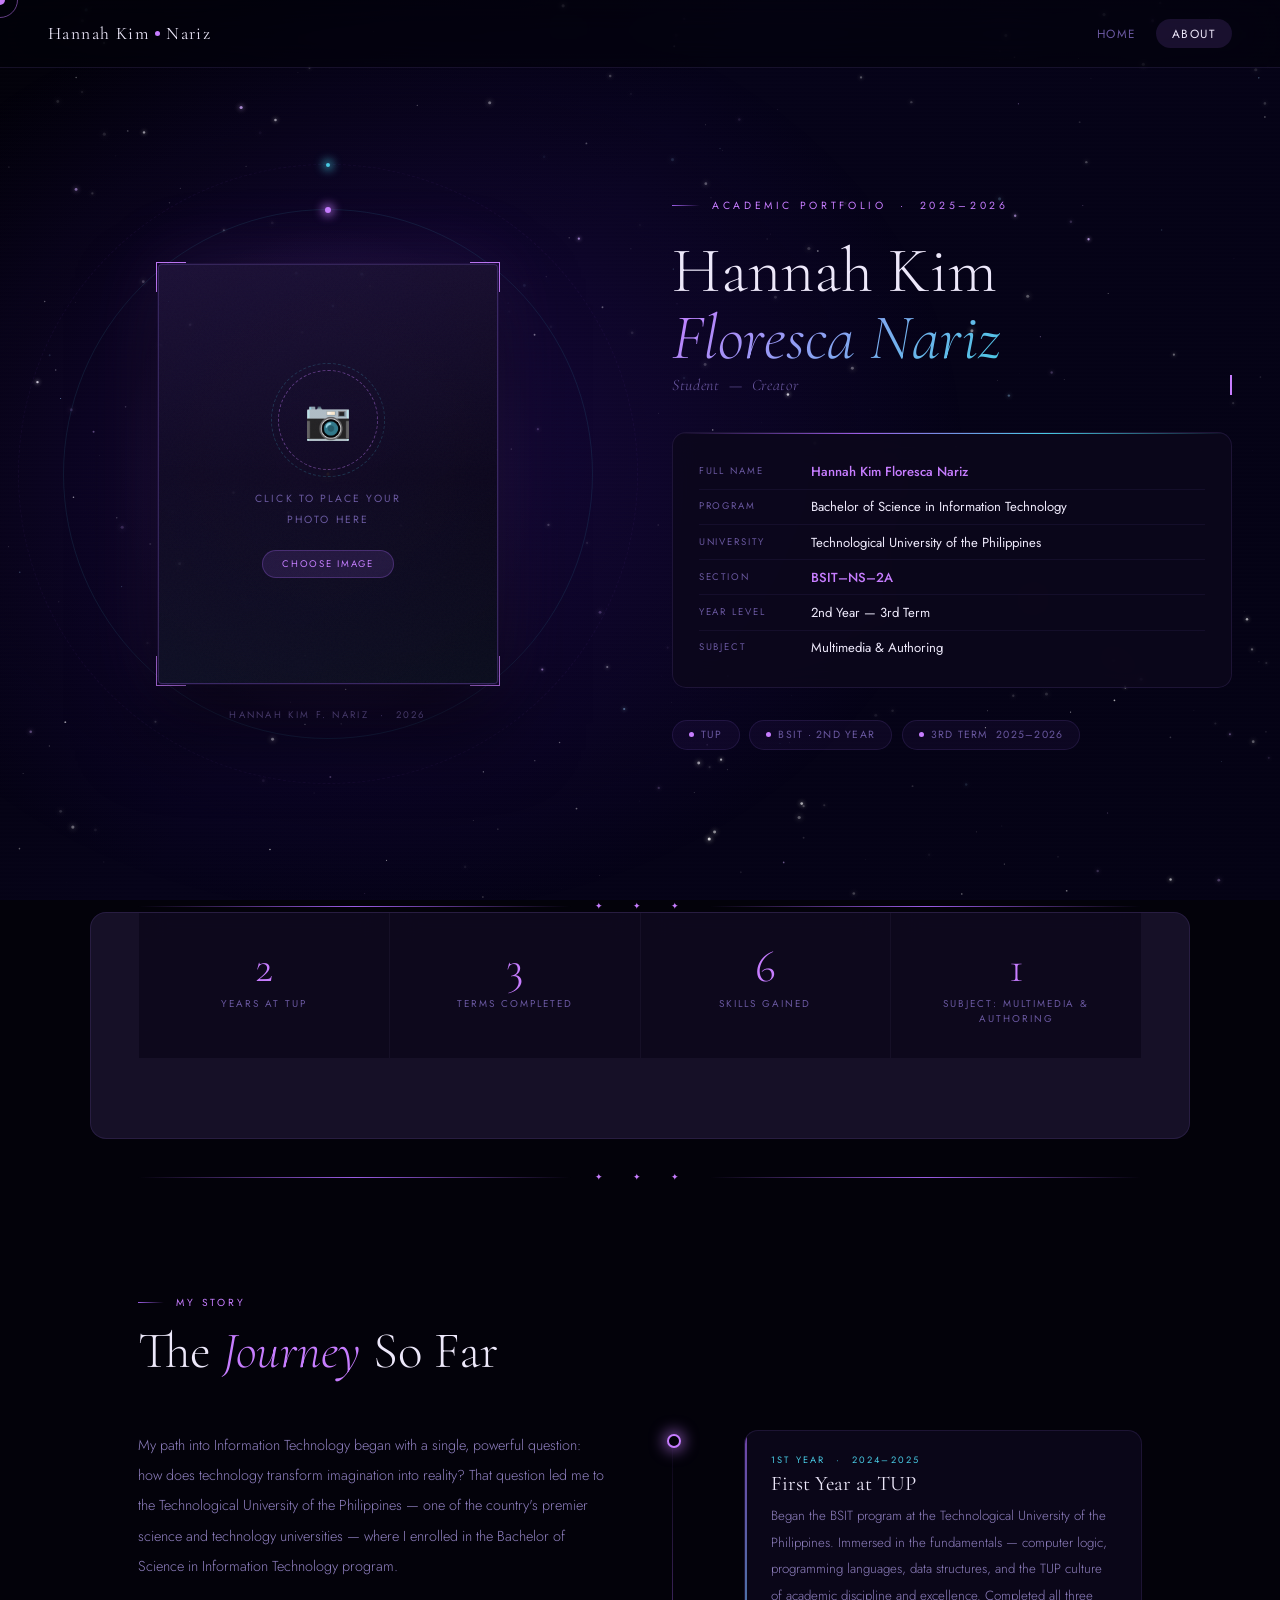
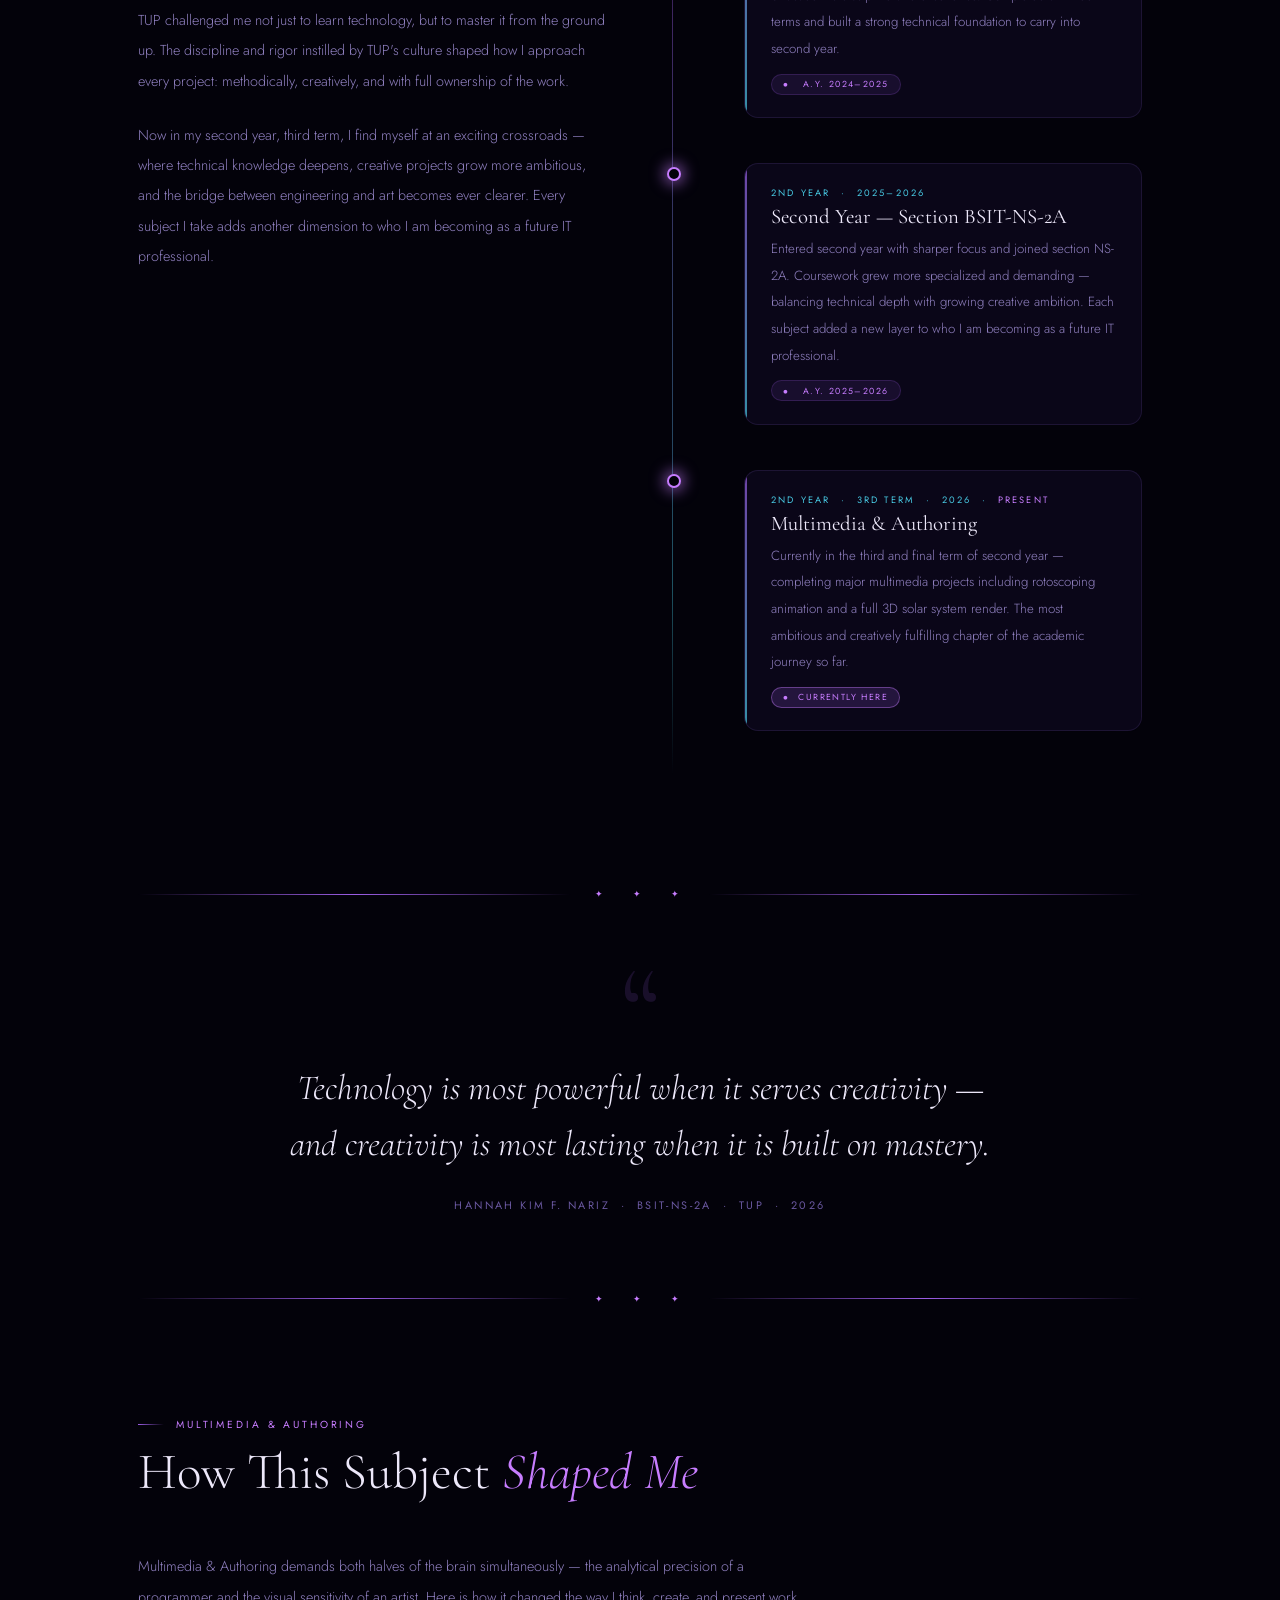
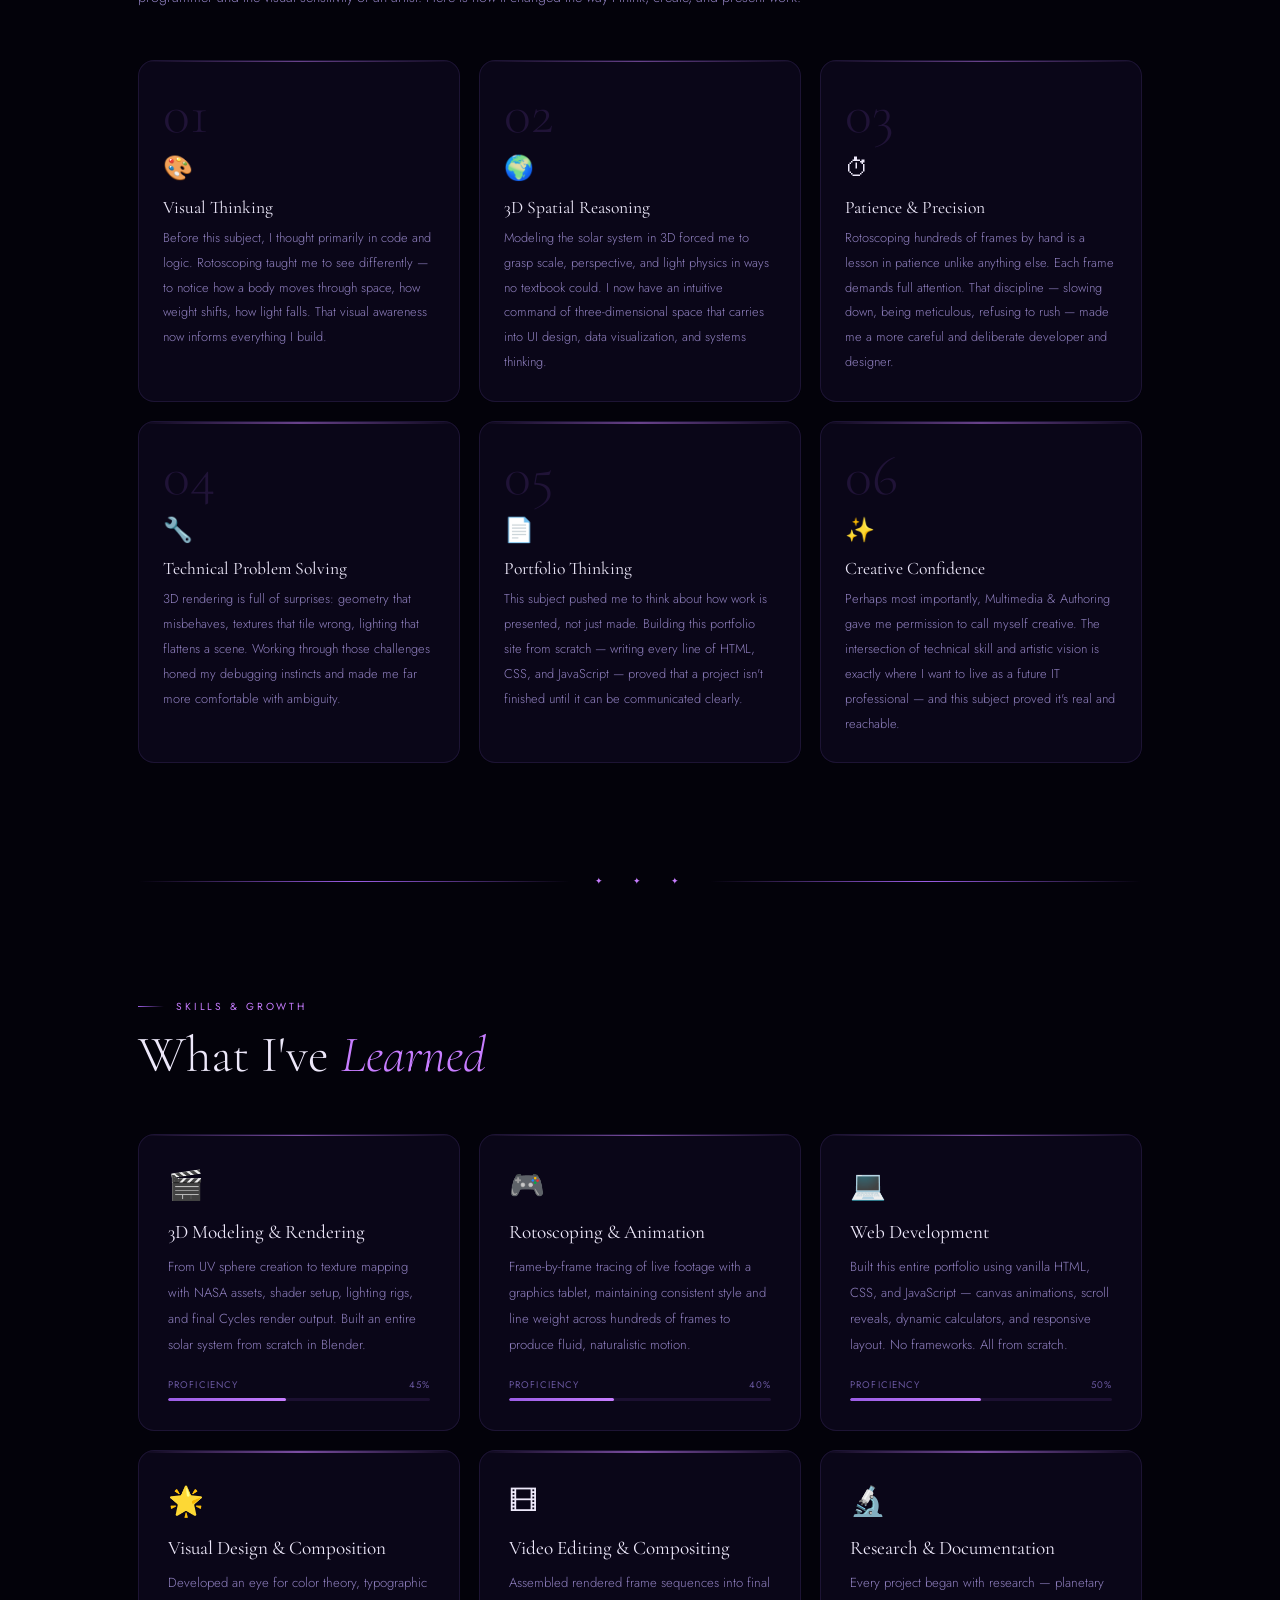
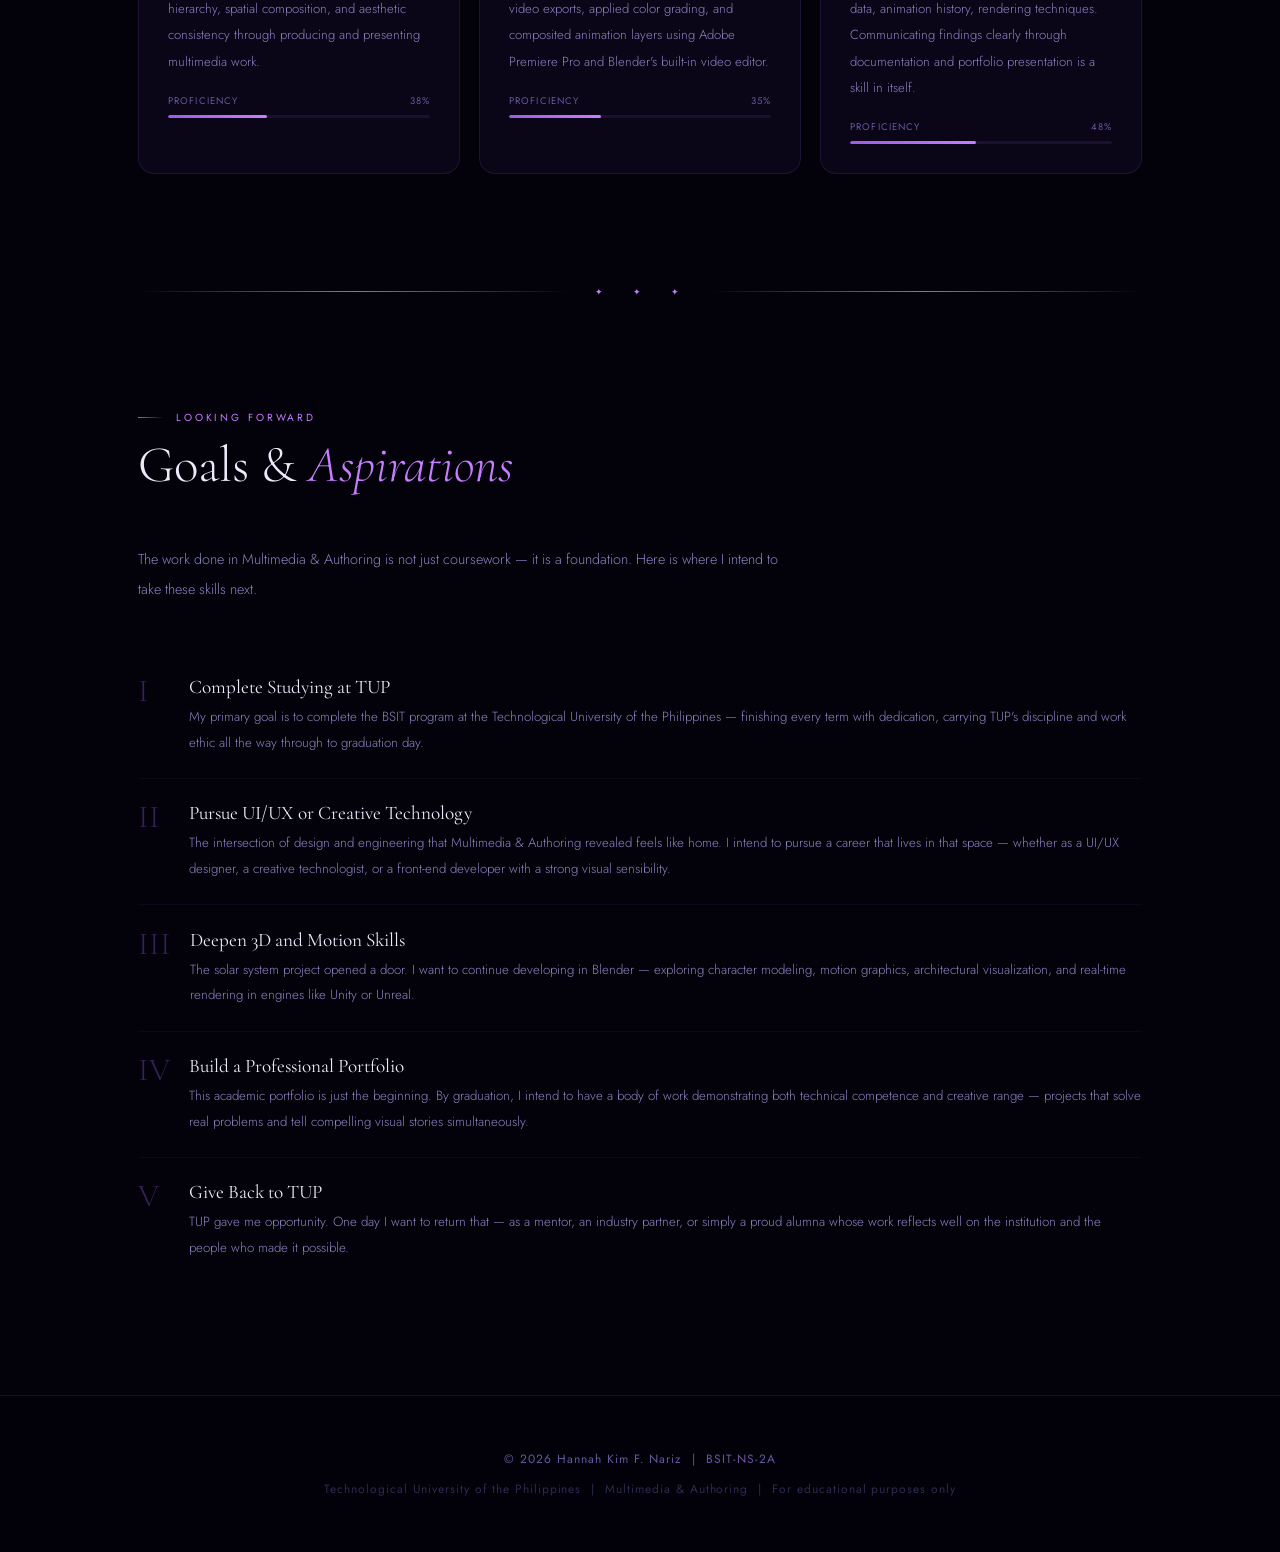
==== commit b4845cfa: "Update about.html" ====
--- a/about.html
+++ b/about.html
@@ -458,7 +458,7 @@
     </div>
     <h1>Hannah Kim<br/><em>Floresca Nariz</em></h1>
     <p class="hero-name-sub">
-      <span class="typewriter">Student &nbsp;—&nbsp; Creator &nbsp;—&nbsp; Technologist</span>
+      <span class="typewriter">Student &nbsp;—&nbsp; Creator</span>
     </p>
 
     <div class="hero-id-card">
@@ -544,9 +544,9 @@
       <div class="timeline-item">
         <div class="timeline-node"></div>
         <div class="timeline-card">
-          <div class="timeline-year">1st Year &nbsp;·&nbsp; 1st Term &nbsp;·&nbsp; 2024</div>
-          <div class="timeline-title">Entering TUP</div>
-          <div class="timeline-desc">Began the BSIT program at the Technological University of the Philippines. Immersed in the fundamentals — computer logic, programming languages, and the TUP culture of academic excellence and discipline.</div>
+          <div class="timeline-year">1st Year &nbsp;·&nbsp; 2024–2025</div>
+          <div class="timeline-title">First Year at TUP</div>
+          <div class="timeline-desc">Began the BSIT program at the Technological University of the Philippines. Immersed in the fundamentals — computer logic, programming languages, data structures, and the TUP culture of academic discipline and excellence. Completed all three terms and built a strong technical foundation to carry into second year.</div>
           <div class="timeline-tag">&#9679; &nbsp; A.Y. 2024–2025</div>
         </div>
       </div>
@@ -554,29 +554,9 @@
       <div class="timeline-item">
         <div class="timeline-node"></div>
         <div class="timeline-card">
-          <div class="timeline-year">1st Year &nbsp;·&nbsp; 2nd Term &nbsp;·&nbsp; 2024</div>
-          <div class="timeline-title">Building the Foundation</div>
-          <div class="timeline-desc">Progressed through core IT subjects — data structures, computer systems, and fundamental algorithms. A growing curiosity toward digital media and visual design emerged alongside the technical curriculum.</div>
-          <div class="timeline-tag">&#9679; &nbsp; A.Y. 2024–2025</div>
-        </div>
-      </div>
-
-      <div class="timeline-item">
-        <div class="timeline-node"></div>
-        <div class="timeline-card">
-          <div class="timeline-year">1st Year &nbsp;·&nbsp; 3rd Term &nbsp;·&nbsp; 2025</div>
-          <div class="timeline-title">Completing First Year</div>
-          <div class="timeline-desc">Successfully completed the first academic year. Developed a clear sense of the kind of IT professional I wanted to become — one who blends technical depth with creative vision.</div>
-          <div class="timeline-tag">&#9679; &nbsp; A.Y. 2024–2025</div>
-        </div>
-      </div>
-
-      <div class="timeline-item">
-        <div class="timeline-node"></div>
-        <div class="timeline-card">
-          <div class="timeline-year">2nd Year &nbsp;·&nbsp; 1st–2nd Term &nbsp;·&nbsp; 2025</div>
-          <div class="timeline-title">Section BSIT-NS-2A</div>
-          <div class="timeline-desc">Entered second year with sharper focus. Joined section NS-2A and began specialized subjects. The coursework grew more technical and more creative simultaneously — and so did I.</div>
+          <div class="timeline-year">2nd Year &nbsp;·&nbsp; 2025–2026</div>
+          <div class="timeline-title">Second Year — Section BSIT-NS-2A</div>
+          <div class="timeline-desc">Entered second year with sharper focus and joined section NS-2A. Coursework grew more specialized and demanding — balancing technical depth with growing creative ambition. Each subject added a new layer to who I am becoming as a future IT professional.</div>
           <div class="timeline-tag">&#9679; &nbsp; A.Y. 2025–2026</div>
         </div>
       </div>
@@ -586,7 +566,7 @@
         <div class="timeline-card">
           <div class="timeline-year">2nd Year &nbsp;·&nbsp; 3rd Term &nbsp;·&nbsp; 2026 &nbsp;·&nbsp; <span style="color:var(--accent2)">Present</span></div>
           <div class="timeline-title">Multimedia &amp; Authoring</div>
-          <div class="timeline-desc">Currently in the third and final term of second year — completing major multimedia projects including rotoscoping animation and a 3D solar system render. The most ambitious creative chapter of the journey so far.</div>
+          <div class="timeline-desc">Currently in the third and final term of second year — completing major multimedia projects including rotoscoping animation and a full 3D solar system render. The most ambitious and creatively fulfilling chapter of the academic journey so far.</div>
           <div class="timeline-tag" style="border-color:rgba(199,125,255,0.4);background:rgba(155,93,229,0.18);color:var(--accent2);">&#9679;&nbsp; Currently Here</div>
         </div>
       </div>
@@ -664,37 +644,37 @@
       <div class="skill-icon">🎬</div>
       <div class="skill-title">3D Modeling &amp; Rendering</div>
       <div class="skill-desc">From UV sphere creation to texture mapping with NASA assets, shader setup, lighting rigs, and final Cycles render output. Built an entire solar system from scratch in Blender.</div>
-      <div class="skill-bar-wrap"><div class="skill-bar-label"><span>Proficiency</span><span>78%</span></div><div class="skill-bar-track"><div class="skill-bar-fill" data-width="78"></div></div></div>
+      <div class="skill-bar-wrap"><div class="skill-bar-label"><span>Proficiency</span><span>45%</span></div><div class="skill-bar-track"><div class="skill-bar-fill" data-width="45"></div></div></div>
     </div>
     <div class="skill-card reveal">
       <div class="skill-icon">🎮</div>
       <div class="skill-title">Rotoscoping &amp; Animation</div>
       <div class="skill-desc">Frame-by-frame tracing of live footage with a graphics tablet, maintaining consistent style and line weight across hundreds of frames to produce fluid, naturalistic motion.</div>
-      <div class="skill-bar-wrap"><div class="skill-bar-label"><span>Proficiency</span><span>72%</span></div><div class="skill-bar-track"><div class="skill-bar-fill" data-width="72"></div></div></div>
+      <div class="skill-bar-wrap"><div class="skill-bar-label"><span>Proficiency</span><span>40%</span></div><div class="skill-bar-track"><div class="skill-bar-fill" data-width="40"></div></div></div>
     </div>
     <div class="skill-card reveal">
       <div class="skill-icon">💻</div>
       <div class="skill-title">Web Development</div>
       <div class="skill-desc">Built this entire portfolio using vanilla HTML, CSS, and JavaScript — canvas animations, scroll reveals, dynamic calculators, and responsive layout. No frameworks. All from scratch.</div>
-      <div class="skill-bar-wrap"><div class="skill-bar-label"><span>Proficiency</span><span>85%</span></div><div class="skill-bar-track"><div class="skill-bar-fill" data-width="85"></div></div></div>
+      <div class="skill-bar-wrap"><div class="skill-bar-label"><span>Proficiency</span><span>50%</span></div><div class="skill-bar-track"><div class="skill-bar-fill" data-width="50"></div></div></div>
     </div>
     <div class="skill-card reveal">
       <div class="skill-icon">🌟</div>
       <div class="skill-title">Visual Design &amp; Composition</div>
       <div class="skill-desc">Developed an eye for color theory, typographic hierarchy, spatial composition, and aesthetic consistency through producing and presenting multimedia work.</div>
-      <div class="skill-bar-wrap"><div class="skill-bar-label"><span>Proficiency</span><span>70%</span></div><div class="skill-bar-track"><div class="skill-bar-fill" data-width="70"></div></div></div>
+      <div class="skill-bar-wrap"><div class="skill-bar-label"><span>Proficiency</span><span>38%</span></div><div class="skill-bar-track"><div class="skill-bar-fill" data-width="38"></div></div></div>
     </div>
     <div class="skill-card reveal">
       <div class="skill-icon">🎞</div>
       <div class="skill-title">Video Editing &amp; Compositing</div>
       <div class="skill-desc">Assembled rendered frame sequences into final video exports, applied color grading, and composited animation layers using Adobe Premiere Pro and Blender's built-in video editor.</div>
-      <div class="skill-bar-wrap"><div class="skill-bar-label"><span>Proficiency</span><span>68%</span></div><div class="skill-bar-track"><div class="skill-bar-fill" data-width="68"></div></div></div>
+      <div class="skill-bar-wrap"><div class="skill-bar-label"><span>Proficiency</span><span>35%</span></div><div class="skill-bar-track"><div class="skill-bar-fill" data-width="35"></div></div></div>
     </div>
     <div class="skill-card reveal">
       <div class="skill-icon">🔬</div>
       <div class="skill-title">Research &amp; Documentation</div>
       <div class="skill-desc">Every project began with research — planetary data, animation history, rendering techniques. Communicating findings clearly through documentation and portfolio presentation is a skill in itself.</div>
-      <div class="skill-bar-wrap"><div class="skill-bar-label"><span>Proficiency</span><span>80%</span></div><div class="skill-bar-track"><div class="skill-bar-fill" data-width="80"></div></div></div>
+      <div class="skill-bar-wrap"><div class="skill-bar-label"><span>Proficiency</span><span>48%</span></div><div class="skill-bar-track"><div class="skill-bar-fill" data-width="48"></div></div></div>
     </div>
   </div>
 </div>
@@ -709,7 +689,7 @@
     The work done in Multimedia &amp; Authoring is not just coursework — it is a foundation. Here is where I intend to take these skills next.
   </p>
   <ul class="goals-list">
-    <li><span class="goal-num">I</span><div class="goal-text"><h4>Graduate with Honors from TUP</h4><p>My primary academic goal is to complete the BSIT program at the Technological University of the Philippines with the highest academic standing possible — carrying TUP's discipline and work ethic for life.</p></div></li>
+    <li><span class="goal-num">I</span><div class="goal-text"><h4>Complete Studying at TUP</h4><p>My primary goal is to complete the BSIT program at the Technological University of the Philippines — finishing every term with dedication, carrying TUP's discipline and work ethic all the way through to graduation day.</p></div></li>
     <li><span class="goal-num">II</span><div class="goal-text"><h4>Pursue UI/UX or Creative Technology</h4><p>The intersection of design and engineering that Multimedia &amp; Authoring revealed feels like home. I intend to pursue a career that lives in that space — whether as a UI/UX designer, a creative technologist, or a front-end developer with a strong visual sensibility.</p></div></li>
     <li><span class="goal-num">III</span><div class="goal-text"><h4>Deepen 3D and Motion Skills</h4><p>The solar system project opened a door. I want to continue developing in Blender — exploring character modeling, motion graphics, architectural visualization, and real-time rendering in engines like Unity or Unreal.</p></div></li>
     <li><span class="goal-num">IV</span><div class="goal-text"><h4>Build a Professional Portfolio</h4><p>This academic portfolio is just the beginning. By graduation, I intend to have a body of work demonstrating both technical competence and creative range — projects that solve real problems and tell compelling visual stories simultaneously.</p></div></li>
@@ -736,17 +716,29 @@
   }, 2600);
 })();
 
-/* ══ PHOTO FILE INPUT ══ */
-document.getElementById('photoFileInput').addEventListener('change', function(e){
-  var file = e.target.files[0];
-  if(!file) return;
-  var reader = new FileReader();
-  reader.onload = function(ev){
-    var area = document.getElementById('photoArea');
-    area.innerHTML = '<img src="'+ev.target.result+'" style="width:100%;height:100%;object-fit:cover;object-position:center top;display:block;" alt="Hannah Kim F. Nariz"/>';
-  };
-  reader.readAsDataURL(file);
-});
+/* ══ PHOTO FILE INPUT — PERSISTENT ══ */
+(function(){
+  var area = document.getElementById('photoArea');
+  // Load saved photo on page load
+  try {
+    var saved = localStorage.getItem('hannah_photo');
+    if(saved){
+      area.innerHTML = '<img src="'+saved+'" style="width:100%;height:100%;object-fit:cover;object-position:center top;display:block;" alt="Hannah Kim F. Nariz"/>';
+    }
+  } catch(e){}
+
+  document.getElementById('photoFileInput').addEventListener('change', function(e){
+    var file = e.target.files[0];
+    if(!file) return;
+    var reader = new FileReader();
+    reader.onload = function(ev){
+      var dataUrl = ev.target.result;
+      area.innerHTML = '<img src="'+dataUrl+'" style="width:100%;height:100%;object-fit:cover;object-position:center top;display:block;" alt="Hannah Kim F. Nariz"/>';
+      try { localStorage.setItem('hannah_photo', dataUrl); } catch(e){}
+    };
+    reader.readAsDataURL(file);
+  });
+})();
 
 /* ══ CURSOR ══ */
 (function(){
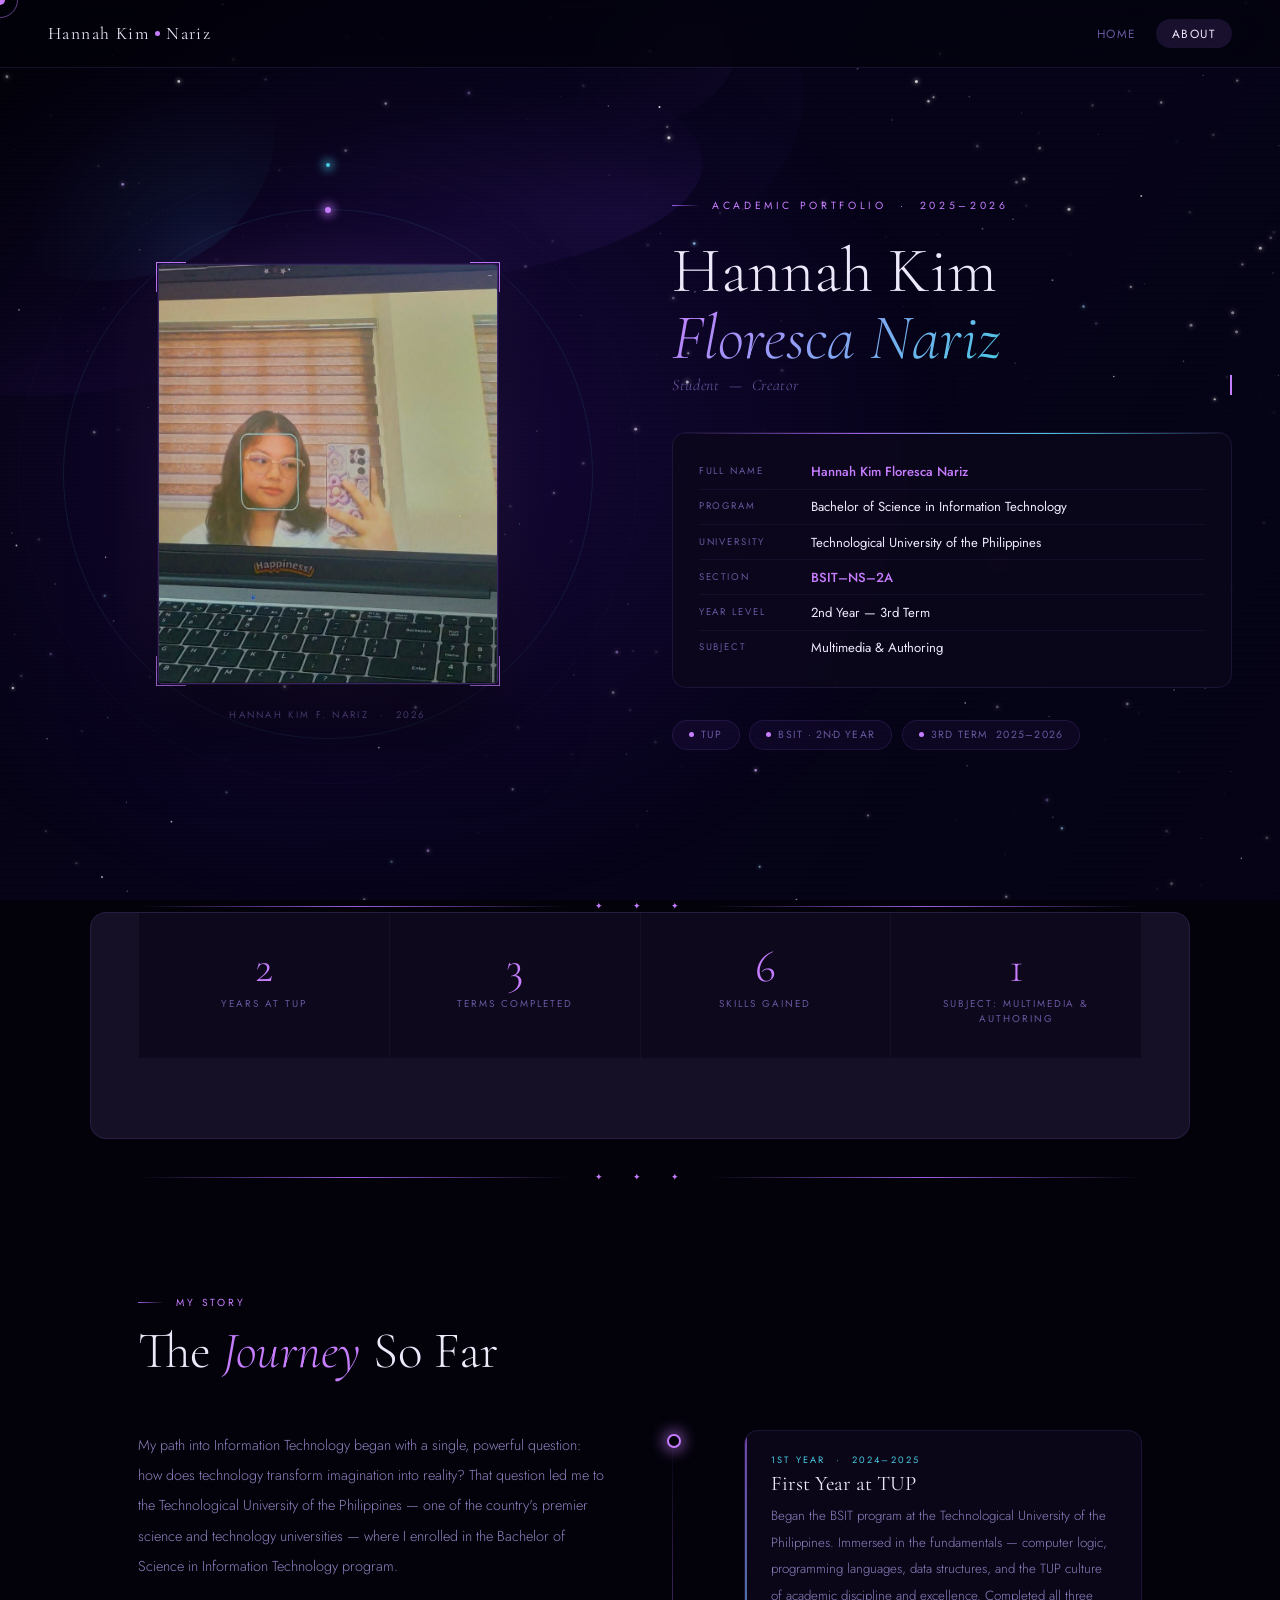
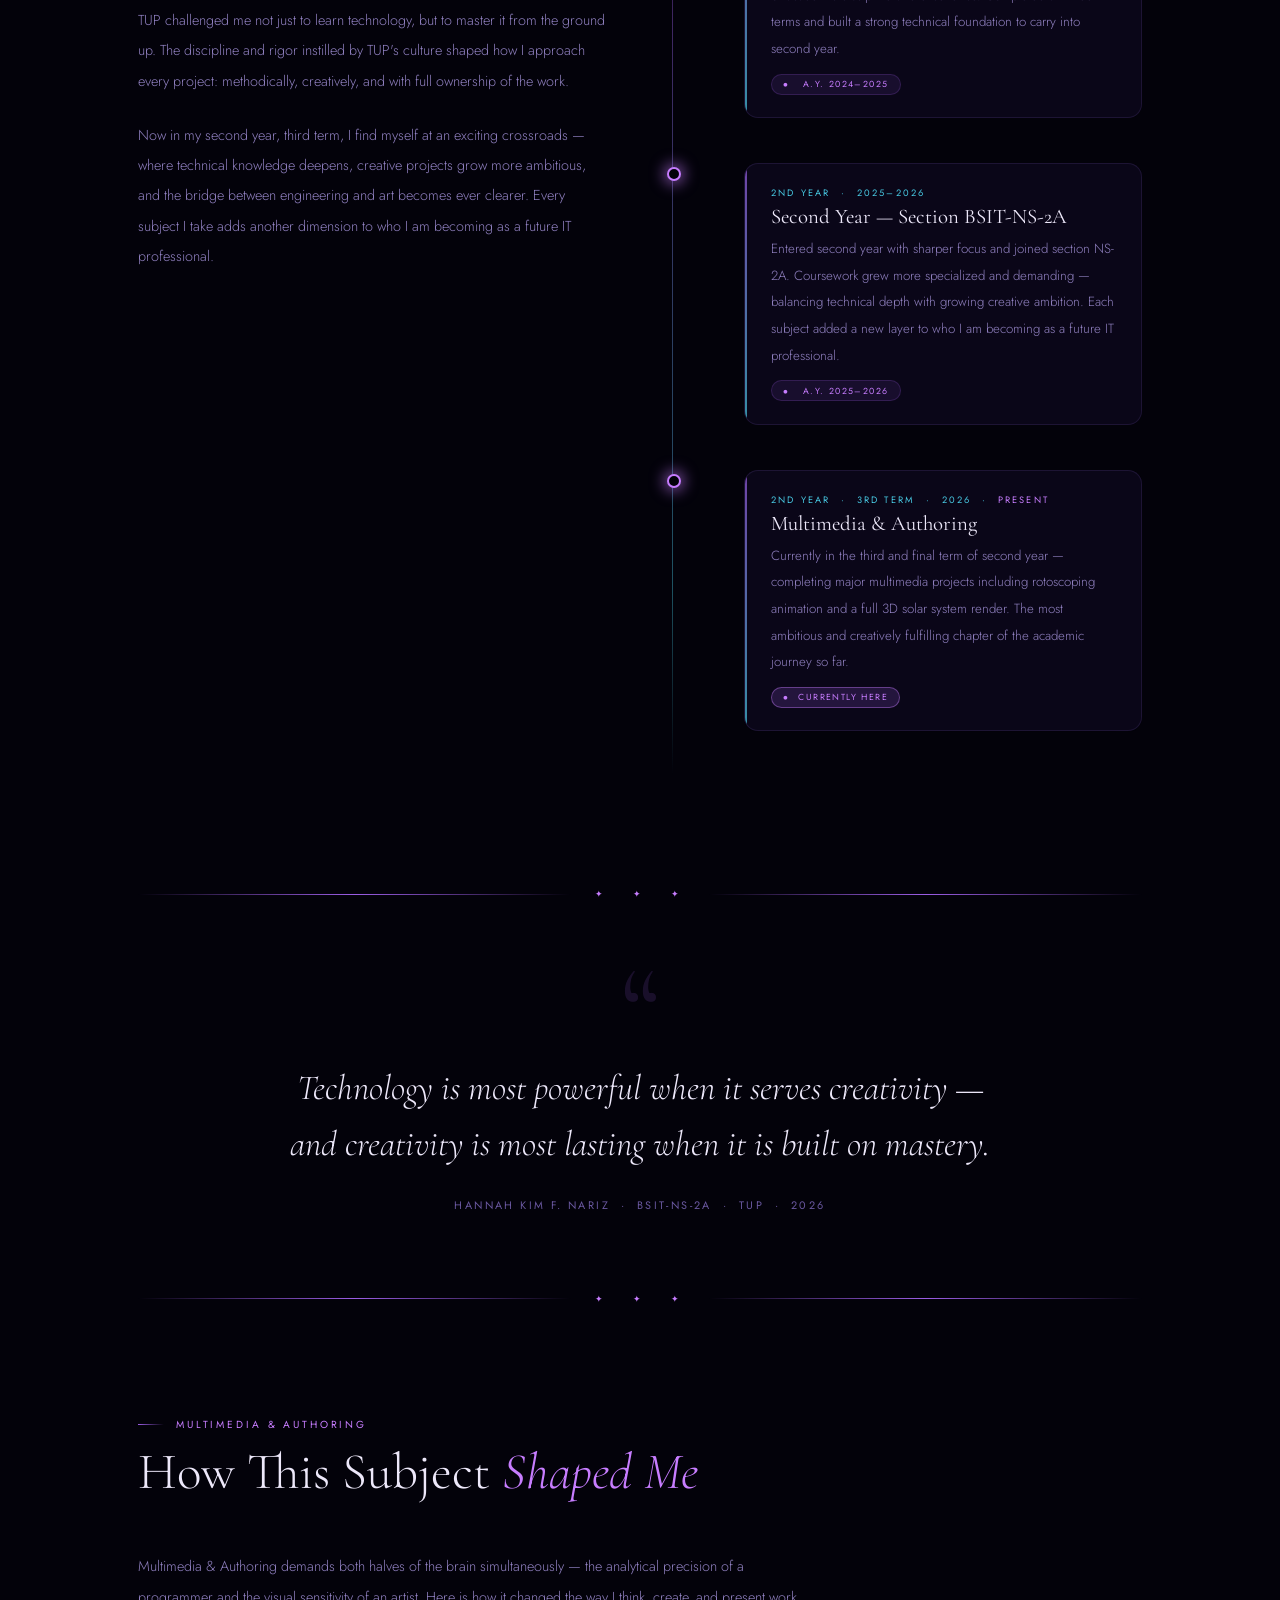
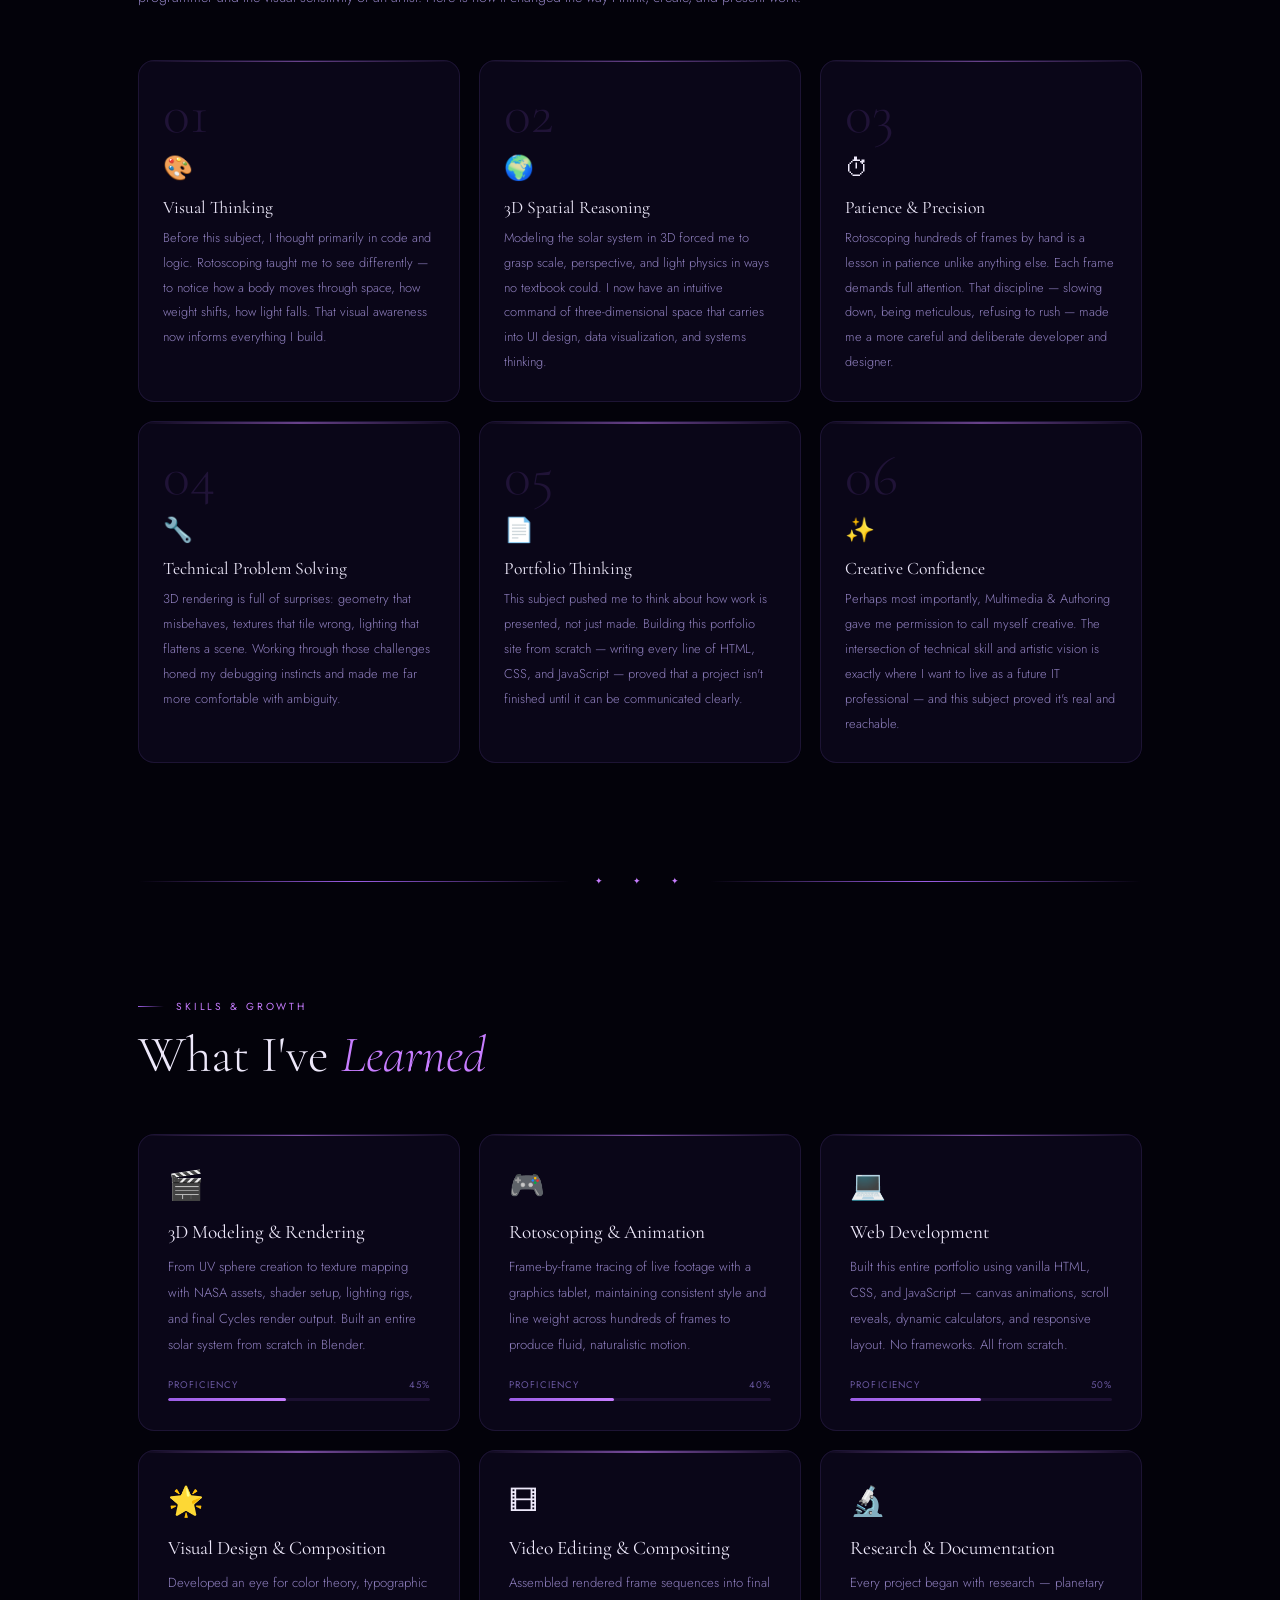
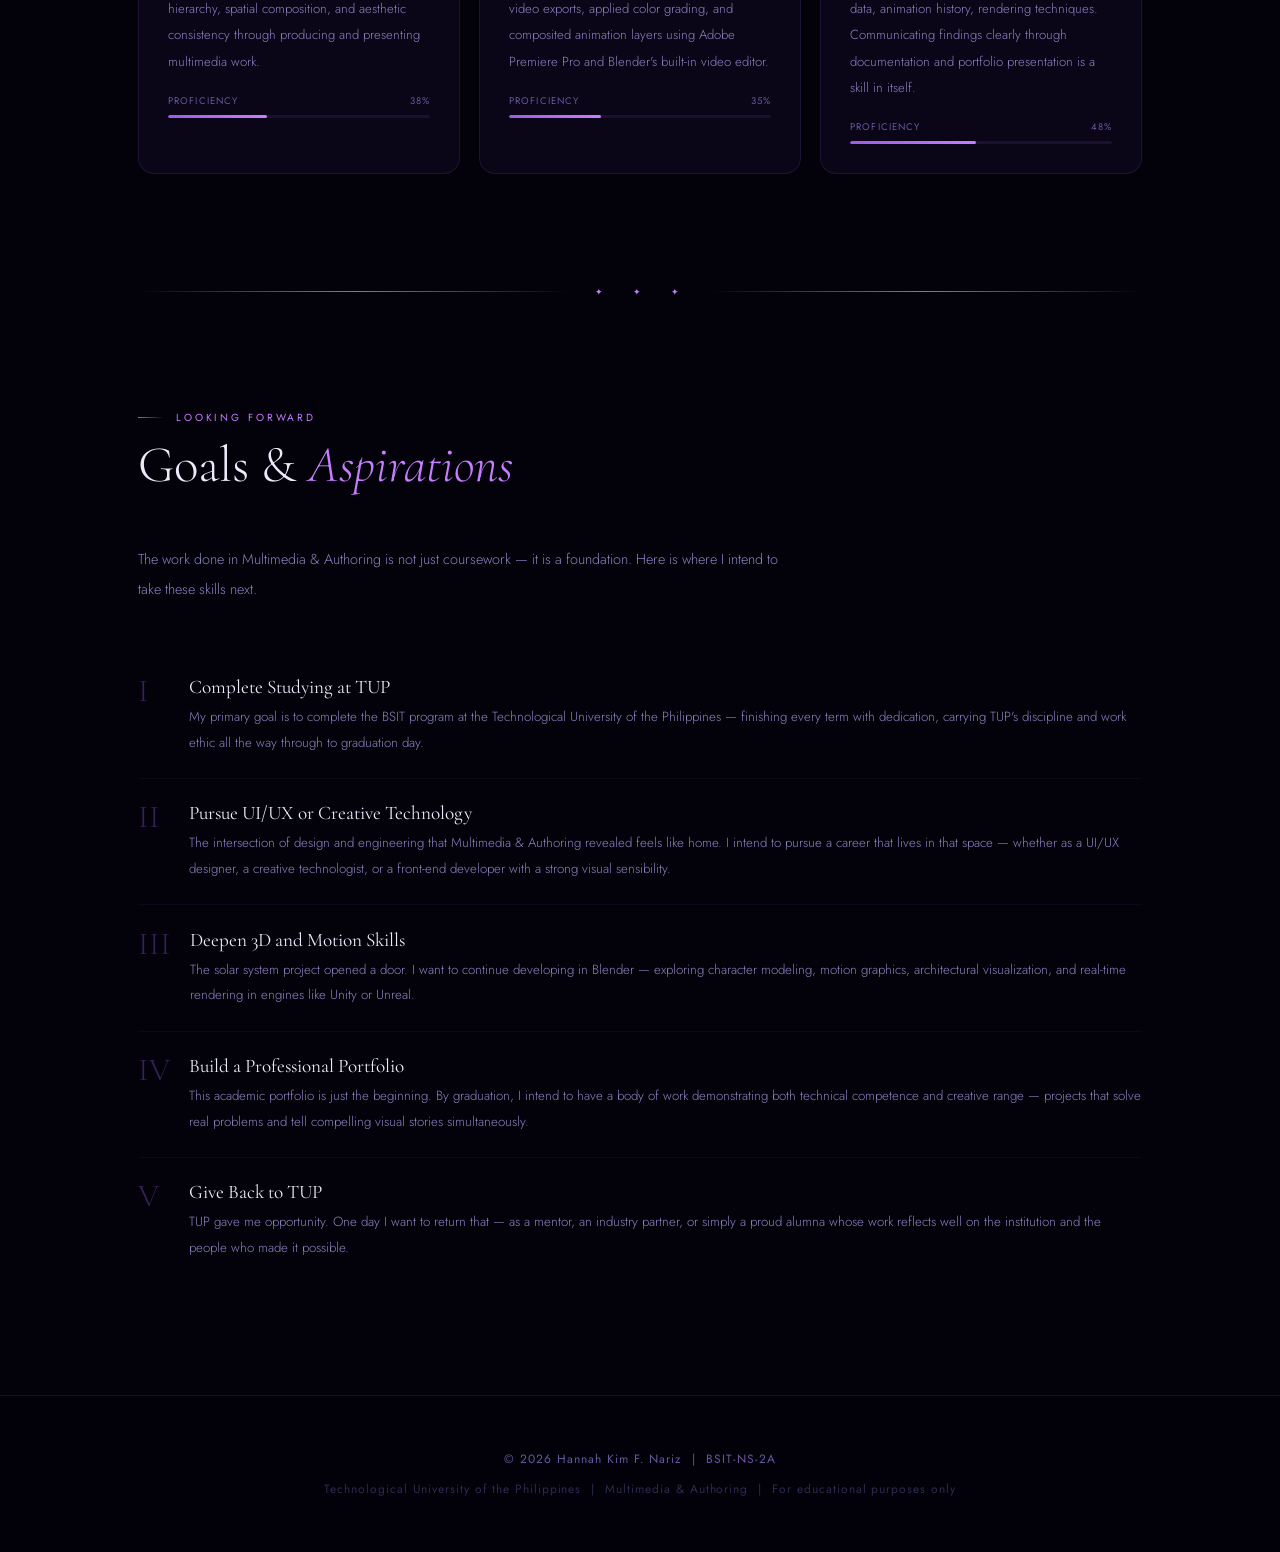
==== commit 29466c8f: "Update about.html" ====
--- a/about.html
+++ b/about.html
@@ -152,49 +152,8 @@
       display:flex; flex-direction:column; align-items:center; justify-content:center;
       position:relative;
     }
-    /*
-      ╔══════════════════════════════════════════════╗
-      ║  HOW TO ADD YOUR PHOTO:                      ║
-      ║  1. Put your image file (e.g. hannah.jpg)    ║
-      ║     in the SAME folder as this HTML file.    ║
-      ║  2. Replace the <div class="photo-upload">   ║
-      ║     block below with:                        ║
-      ║                                              ║
-      ║  <img src="08fe4e00-2027-4a3a-948c-          ║
-      ║  4540a68acaf7.jpg"                           ║
-      ║  style="width:100%;height:100%;              ║
-      ║  object-fit:cover;object-position:center top;║
-      ║  display:block;" alt="Hannah Kim F. Nariz">  ║
-      ╚══════════════════════════════════════════════╝
-    */
-    .photo-upload {
-      width:100%; height:100%;
-      display:flex; flex-direction:column; align-items:center; justify-content:center;
-      gap:1.2rem; padding:2rem; text-align:center;
-      cursor:pointer; position:relative; z-index:2;
-    }
-    .photo-upload-label { display:none; }
-    #photoFileInput { display:none; }
-    .ph-ring {
-      width:100px; height:100px; border-radius:50%;
-      border:1px dashed rgba(199,125,255,0.4);
-      display:flex; align-items:center; justify-content:center;
-      font-size:2.4rem; position:relative;
-      animation:pulse 3s ease-in-out infinite;
-    }
-    .ph-ring::after {
-      content:''; position:absolute; inset:-8px; border-radius:50%;
-      border:1px dashed rgba(72,202,228,0.2);
-      animation:spinOrbit 8s linear infinite;
-    }
-    .ph-label { font-size:0.65rem; letter-spacing:0.2em; text-transform:uppercase; color:var(--muted); line-height:2; max-width:180px; }
-    .ph-btn {
-      font-size:0.6rem; letter-spacing:0.18em; text-transform:uppercase;
-      background:rgba(155,93,229,0.15); border:1px solid rgba(155,93,229,0.3);
-      color:var(--accent2); padding:0.4rem 1.2rem; border-radius:30px;
-      cursor:pointer; transition:background 0.3s, border-color 0.3s;
-    }
-    .ph-btn:hover { background:rgba(155,93,229,0.28); border-color:var(--accent2); }
+
+    /* photo embedded directly */
 
     /* Glitch overlay on photo frame */
     @keyframes glitchA { 0%,100%{clip-path:inset(0 0 100% 0);opacity:0} 2%{clip-path:inset(20% 0 60% 0);opacity:0.35;transform:translateX(-4px)} 4%{clip-path:inset(50% 0 30% 0);opacity:0.25;transform:translateX(4px)} 6%{clip-path:inset(0 0 100% 0);opacity:0} }
@@ -427,23 +386,7 @@
       <!-- Photo frame -->
       <div class="photo-frame" id="photoFrame">
         <div class="photo-img-area" id="photoArea">
-
-          <!-- ══ YOUR PHOTO SLOT ══
-               Option A — Use a file picker (works in browser):
-               Click the area below to pick your photo.
-
-               Option B — Replace this entire div.photo-upload with:
-               <img src="08fe4e00-2027-4a3a-948c-4540a68acaf7.jpg"
-                    style="width:100%;height:100%;object-fit:cover;object-position:center top;display:block;"
-                    alt="Hannah Kim F. Nariz">
-          -->
-          <div class="photo-upload" id="photoUpload" onclick="document.getElementById('photoFileInput').click()" title="Click to add your photo">
-            <div class="ph-ring">📷</div>
-            <div class="ph-label">Click to place your photo here</div>
-            <div class="ph-btn">Choose Image</div>
-          </div>
-          <input type="file" id="photoFileInput" accept="image/*"/>
-
+          <img src="[data-uri]" style="width:100%;height:100%;object-fit:cover;object-position:center 20%;display:block;" alt="Hannah Kim F. Nariz"/>
         </div>
       </div>
       <div class="photo-caption">Hannah Kim F. Nariz &nbsp;&middot;&nbsp; 2026</div>
@@ -716,29 +659,7 @@
   }, 2600);
 })();
 
-/* ══ PHOTO FILE INPUT — PERSISTENT ══ */
-(function(){
-  var area = document.getElementById('photoArea');
-  // Load saved photo on page load
-  try {
-    var saved = localStorage.getItem('hannah_photo');
-    if(saved){
-      area.innerHTML = '<img src="'+saved+'" style="width:100%;height:100%;object-fit:cover;object-position:center top;display:block;" alt="Hannah Kim F. Nariz"/>';
-    }
-  } catch(e){}
-
-  document.getElementById('photoFileInput').addEventListener('change', function(e){
-    var file = e.target.files[0];
-    if(!file) return;
-    var reader = new FileReader();
-    reader.onload = function(ev){
-      var dataUrl = ev.target.result;
-      area.innerHTML = '<img src="'+dataUrl+'" style="width:100%;height:100%;object-fit:cover;object-position:center top;display:block;" alt="Hannah Kim F. Nariz"/>';
-      try { localStorage.setItem('hannah_photo', dataUrl); } catch(e){}
-    };
-    reader.readAsDataURL(file);
-  });
-})();
+/* photo is embedded directly as base64 */
 
 /* ══ CURSOR ══ */
 (function(){
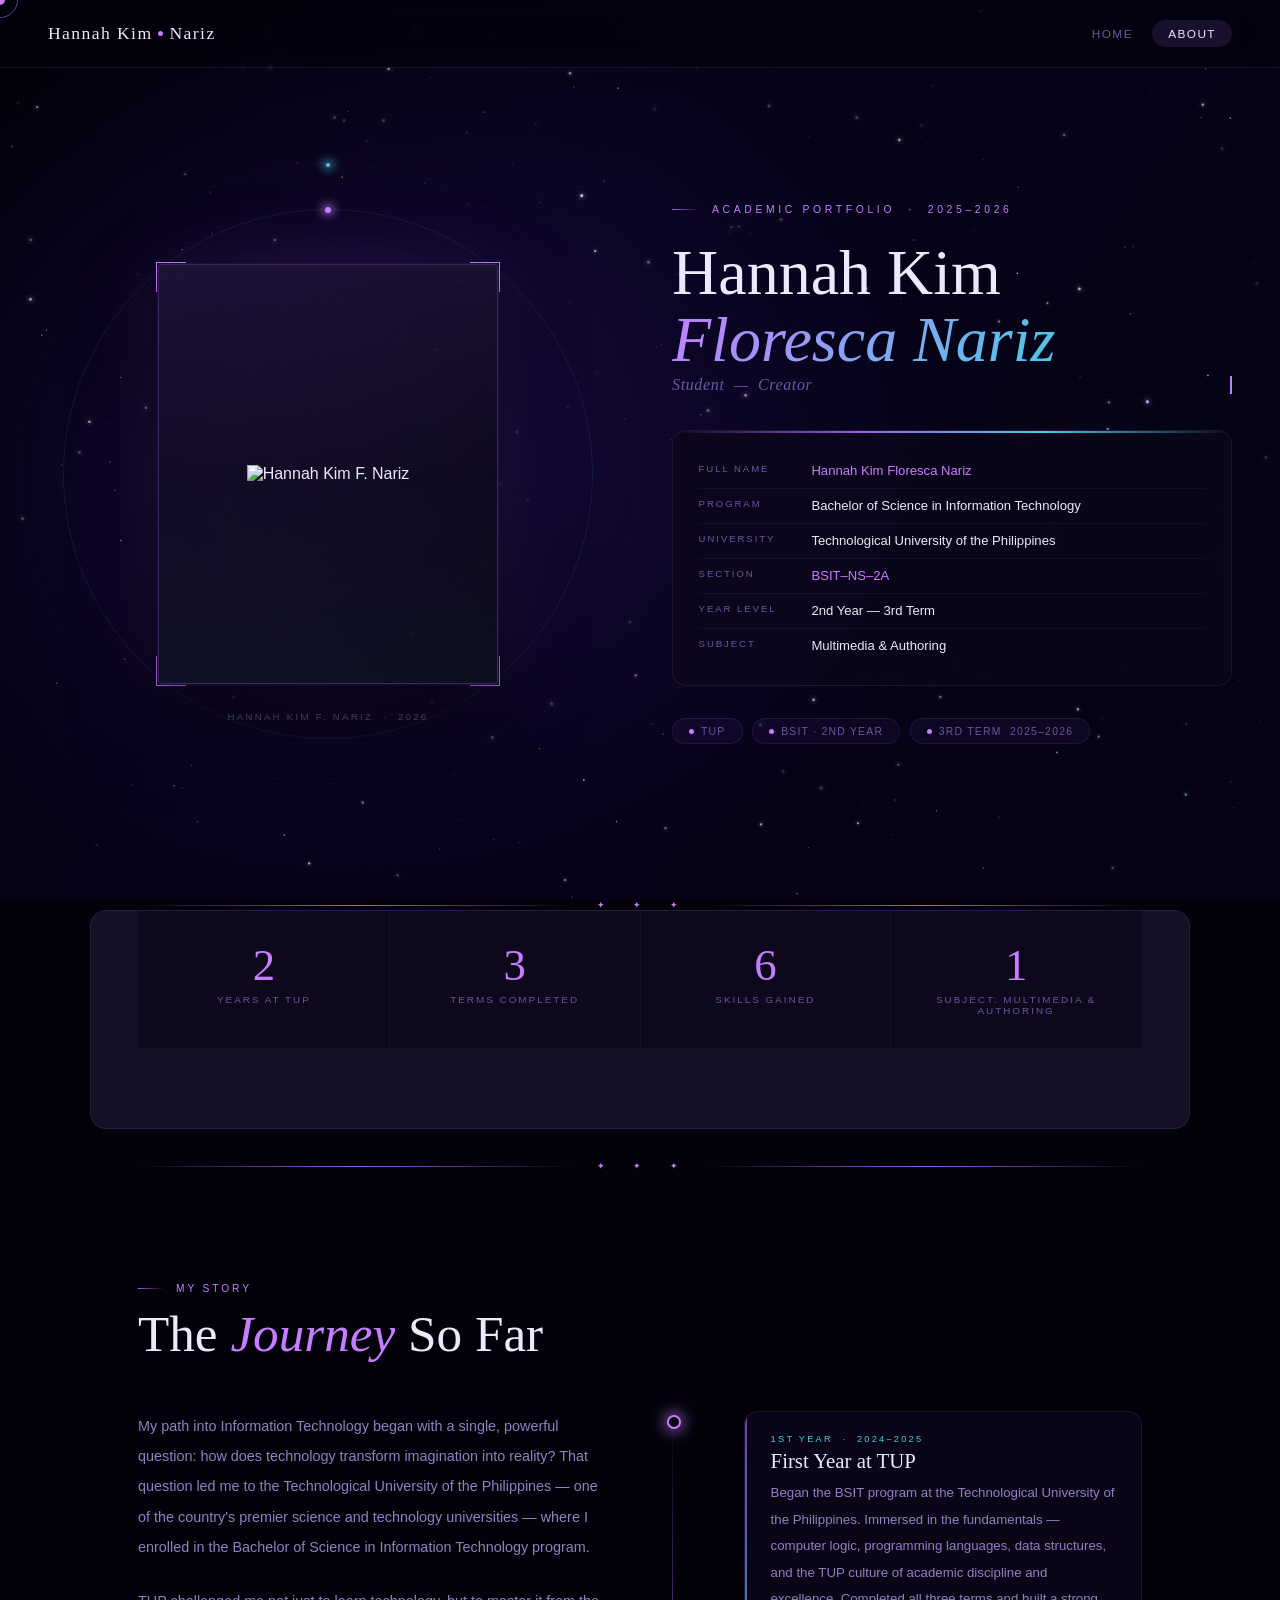
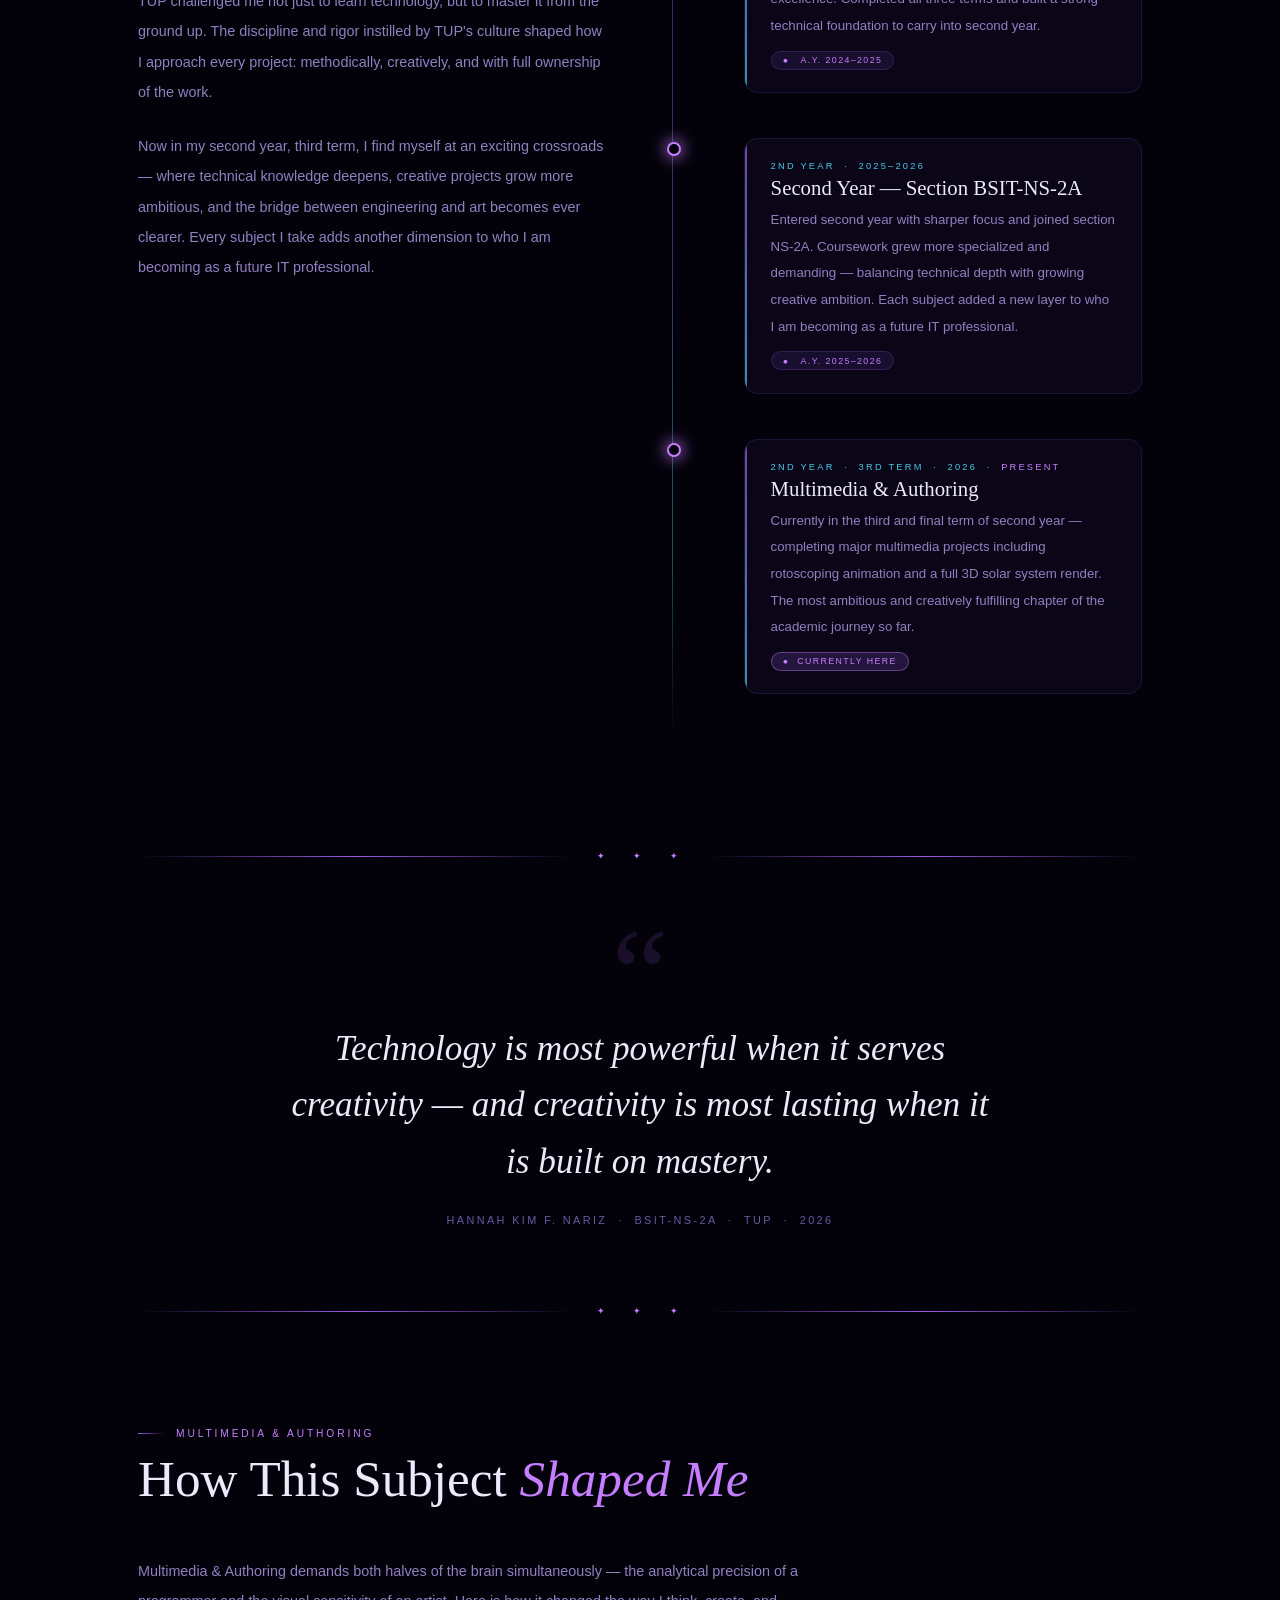
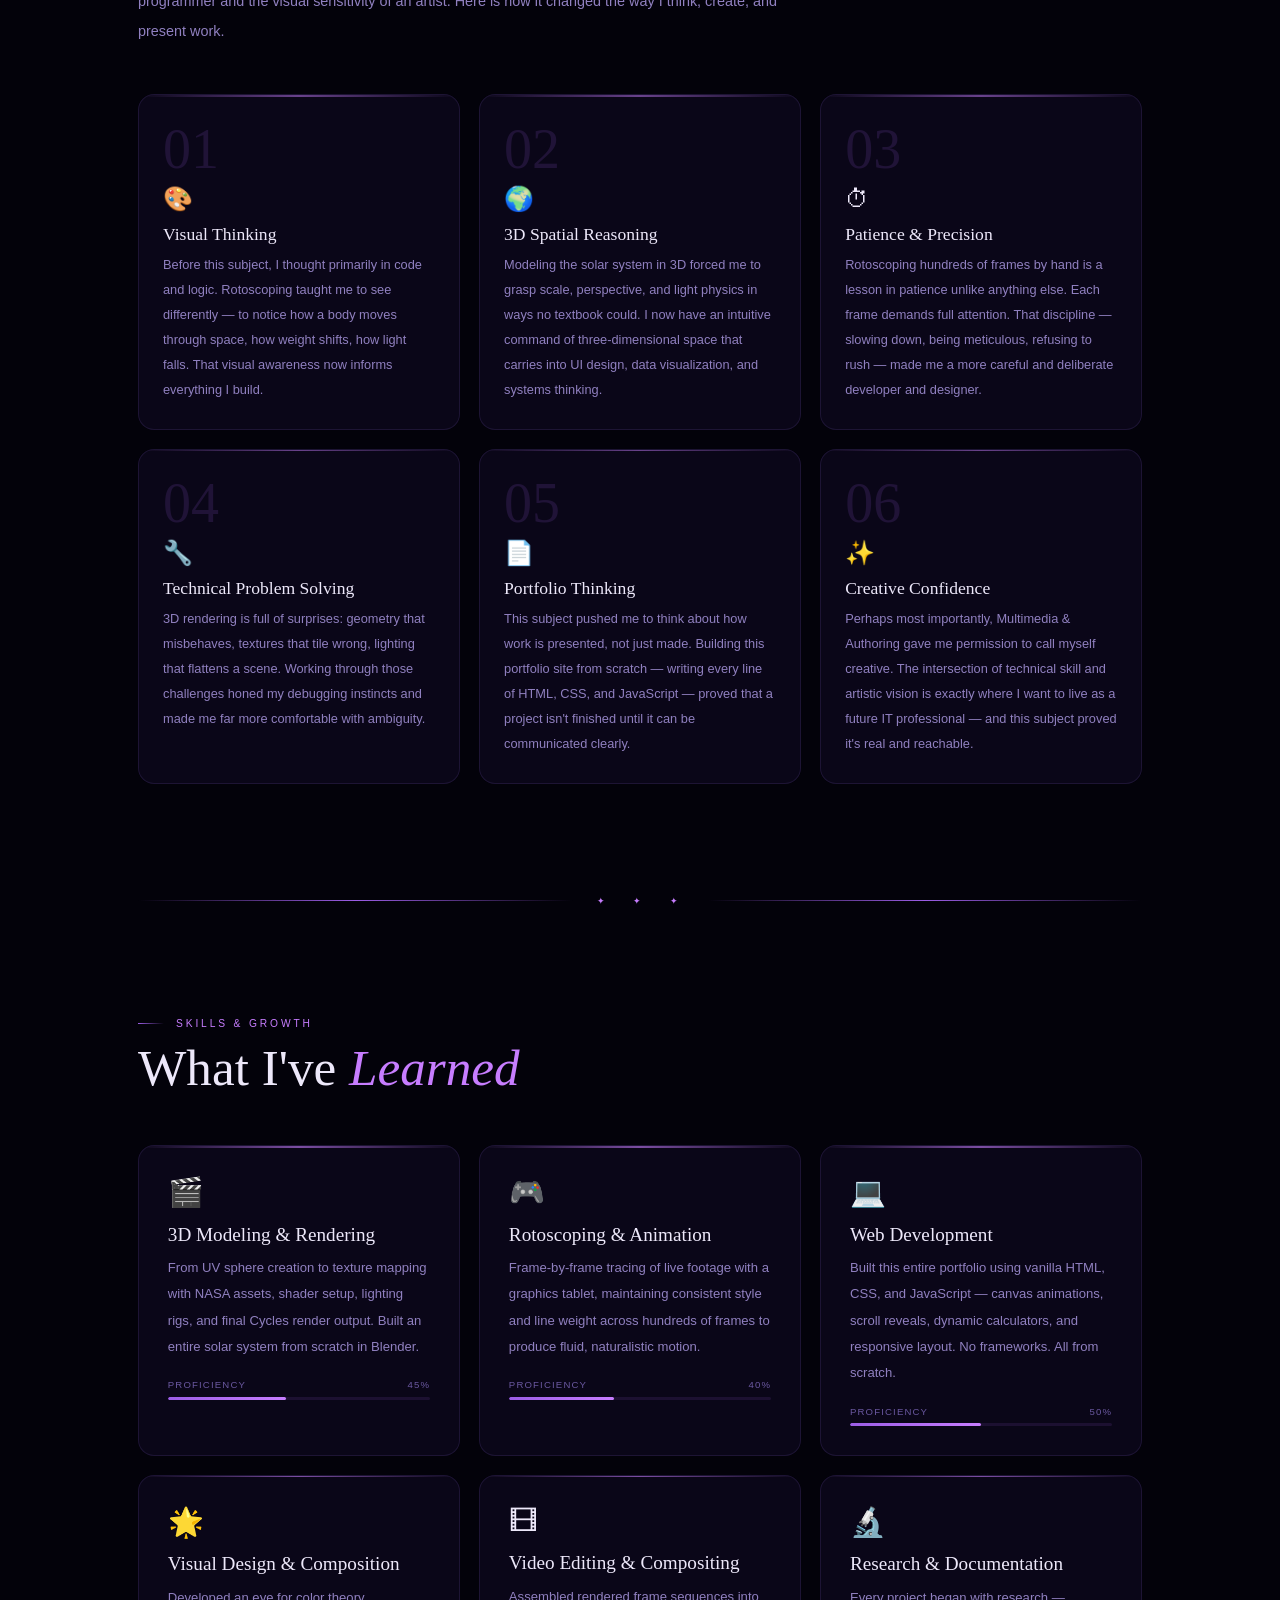
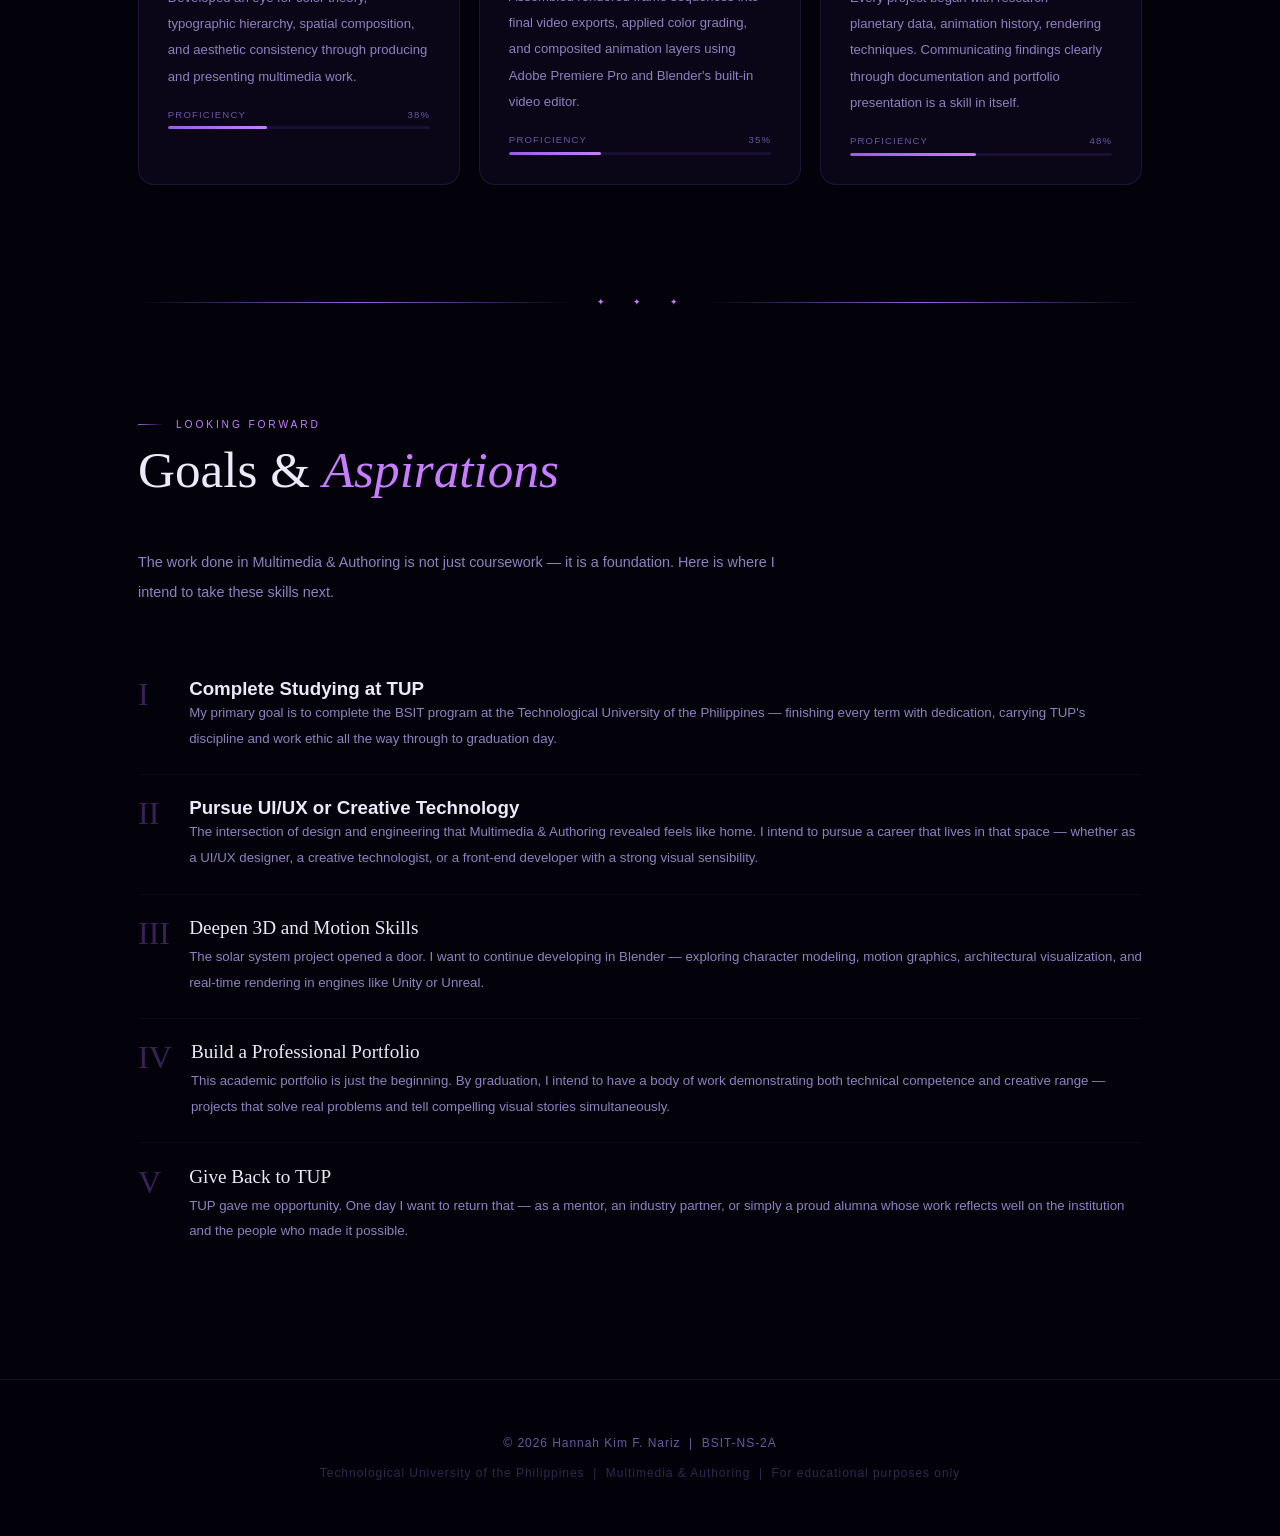
==== commit 27f221f5: "Update about.html" ====
--- a/about.html
+++ b/about.html
@@ -1,11 +1,11 @@
 <!DOCTYPE html>
 <html lang="en">
 <head>
-  <meta charset="UTF-8"/>
-  <meta name="viewport" content="width=device-width, initial-scale=1.0"/>
+<meta charset="UTF-8">
+<meta name="viewport" content="width=device-width, initial-scale=1.0">
   <title>About — Hannah Kim F. Nariz</title>
-  <link rel="preconnect" href="https://fonts.googleapis.com"/>
-  <link href="https://fonts.googleapis.com/css2?family=Cormorant+Garamond:ital,wght@0,300;0,400;0,600;1,300;1,400;1,600&family=Jost:wght@200;300;400;500;600&family=Cinzel:wght@400;500&display=swap" rel="stylesheet"/>
+<link rel="preconnect" href="https://fonts.googleapis.com">
+<link href="https://fonts.googleapis.com/css2?..." rel="stylesheet">
   <style>
     :root {
       --bg:       #03020a;
@@ -386,7 +386,7 @@
       <!-- Photo frame -->
       <div class="photo-frame" id="photoFrame">
         <div class="photo-img-area" id="photoArea">
-          <img src="[data-uri]" style="width:100%;height:100%;object-fit:cover;object-position:center 20%;display:block;" alt="Hannah Kim F. Nariz"/>
+<img src="data:image/jpeg;base64,..." style="..." alt="Hannah Kim F. Nariz">
         </div>
       </div>
       <div class="photo-caption">Hannah Kim F. Nariz &nbsp;&middot;&nbsp; 2026</div>
@@ -399,7 +399,7 @@
       <span class="eyebrow-line"></span>
       Academic Portfolio &nbsp;&middot;&nbsp; 2025–2026
     </div>
-    <h1>Hannah Kim<br/><em>Floresca Nariz</em></h1>
+    <h1>Hannah Kim<br><em>Floresca Nariz</em></h1>
     <p class="hero-name-sub">
       <span class="typewriter">Student &nbsp;—&nbsp; Creator</span>
     </p>
@@ -631,17 +631,21 @@
   <p style="font-size:0.9rem;line-height:2.1;color:var(--mid);font-weight:300;max-width:660px;margin-bottom:3rem;">
     The work done in Multimedia &amp; Authoring is not just coursework — it is a foundation. Here is where I intend to take these skills next.
   </p>
+  
+  
   <ul class="goals-list">
-    <li><span class="goal-num">I</span><div class="goal-text"><h4>Complete Studying at TUP</h4><p>My primary goal is to complete the BSIT program at the Technological University of the Philippines — finishing every term with dedication, carrying TUP's discipline and work ethic all the way through to graduation day.</p></div></li>
-    <li><span class="goal-num">II</span><div class="goal-text"><h4>Pursue UI/UX or Creative Technology</h4><p>The intersection of design and engineering that Multimedia &amp; Authoring revealed feels like home. I intend to pursue a career that lives in that space — whether as a UI/UX designer, a creative technologist, or a front-end developer with a strong visual sensibility.</p></div></li>
+    <li><span class="goal-num">I</span><div class="goal-text"><h3>Complete Studying at TUP</h3><p>My primary goal is to complete the BSIT program at the Technological University of the Philippines — finishing every term with dedication, carrying TUP's discipline and work ethic all the way through to graduation day.</p></div></li>
+    <li><span class="goal-num">II</span><div class="goal-text"><h3>Pursue UI/UX or Creative Technology</h3><p>The intersection of design and engineering that Multimedia &amp; Authoring revealed feels like home. I intend to pursue a career that lives in that space — whether as a UI/UX designer, a creative technologist, or a front-end developer with a strong visual sensibility.</p></div></li>
     <li><span class="goal-num">III</span><div class="goal-text"><h4>Deepen 3D and Motion Skills</h4><p>The solar system project opened a door. I want to continue developing in Blender — exploring character modeling, motion graphics, architectural visualization, and real-time rendering in engines like Unity or Unreal.</p></div></li>
     <li><span class="goal-num">IV</span><div class="goal-text"><h4>Build a Professional Portfolio</h4><p>This academic portfolio is just the beginning. By graduation, I intend to have a body of work demonstrating both technical competence and creative range — projects that solve real problems and tell compelling visual stories simultaneously.</p></div></li>
     <li><span class="goal-num">V</span><div class="goal-text"><h4>Give Back to TUP</h4><p>TUP gave me opportunity. One day I want to return that — as a mentor, an industry partner, or simply a proud alumna whose work reflects well on the institution and the people who made it possible.</p></div></li>
+ 
   </ul>
+  
 </div>
 
 <footer>
-  &copy; 2026 Hannah Kim F. Nariz &nbsp;|&nbsp; BSIT-NS-2A<br/>
+  &copy; 2026 Hannah Kim F. Nariz &nbsp;|&nbsp; BSIT-NS-2A<br>
   <span>Technological University of the Philippines &nbsp;|&nbsp; Multimedia &amp; Authoring &nbsp;|&nbsp; For educational purposes only</span>
 </footer>
 
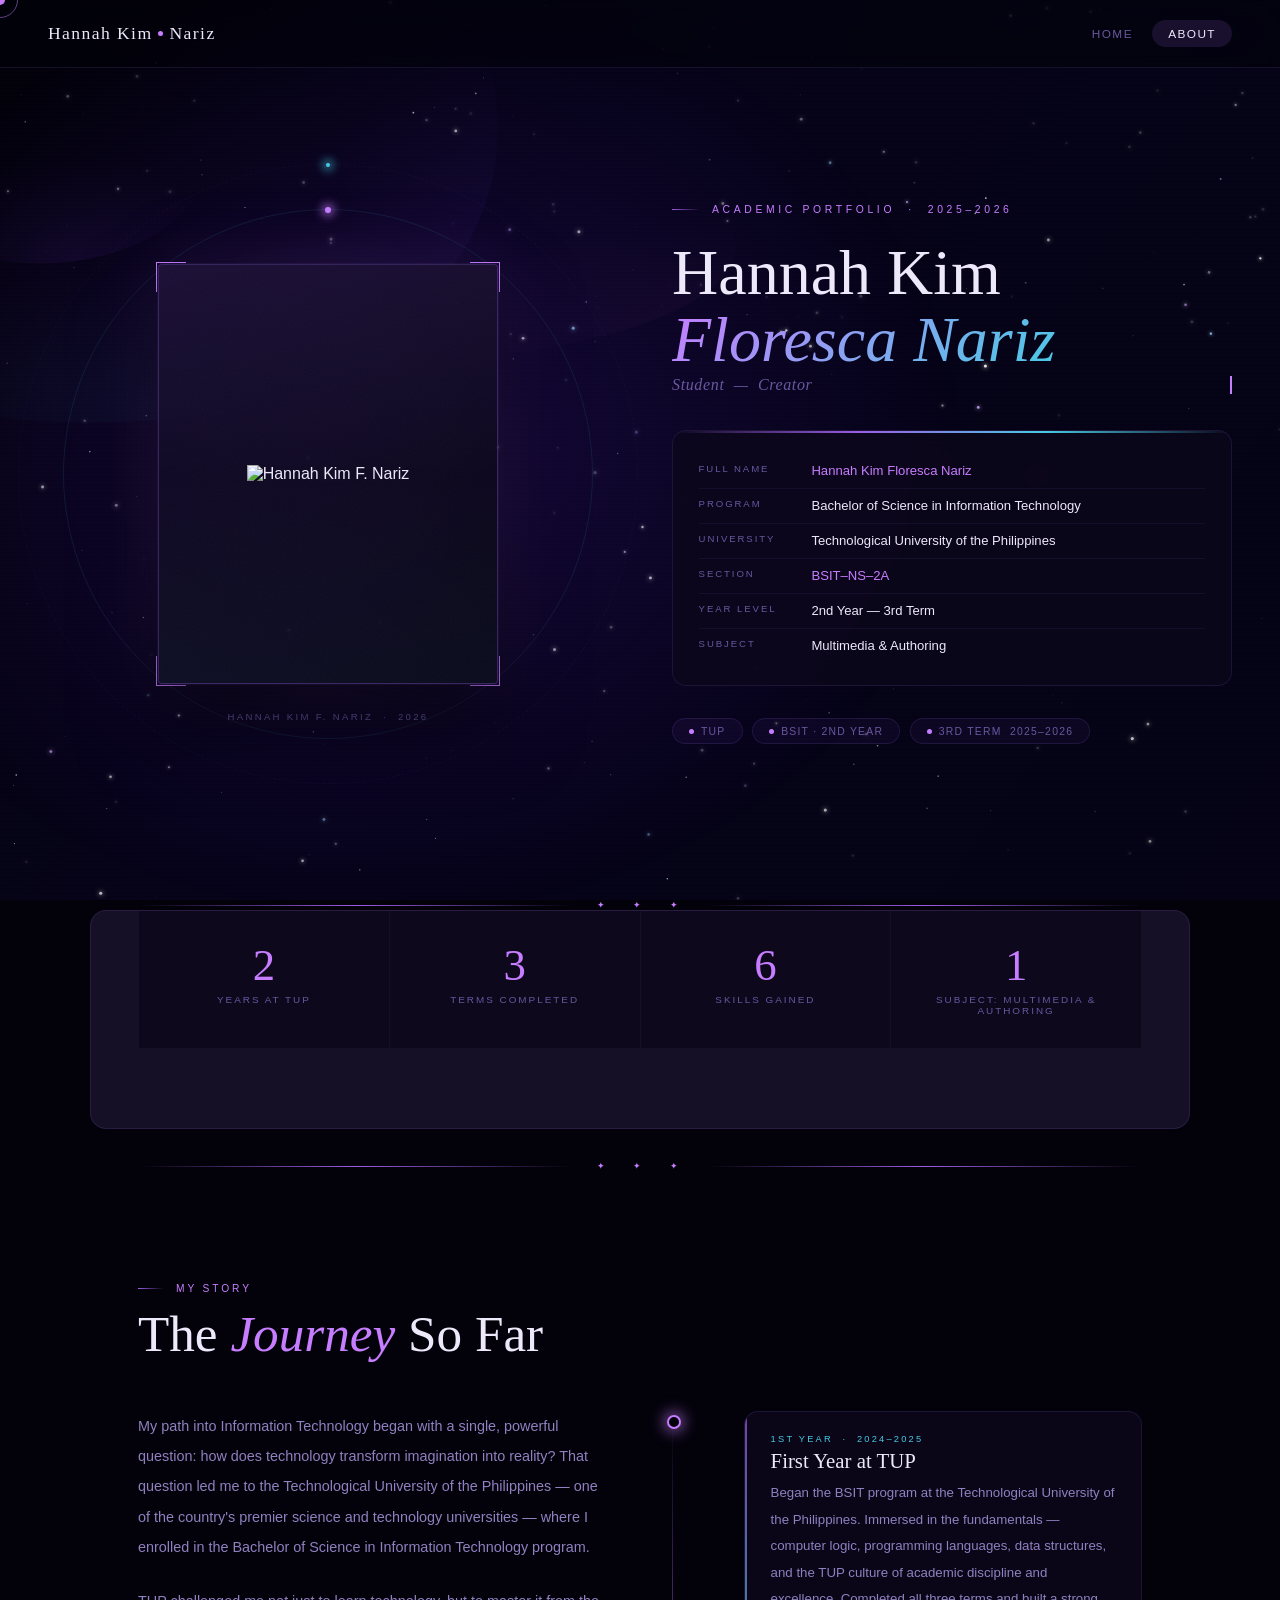
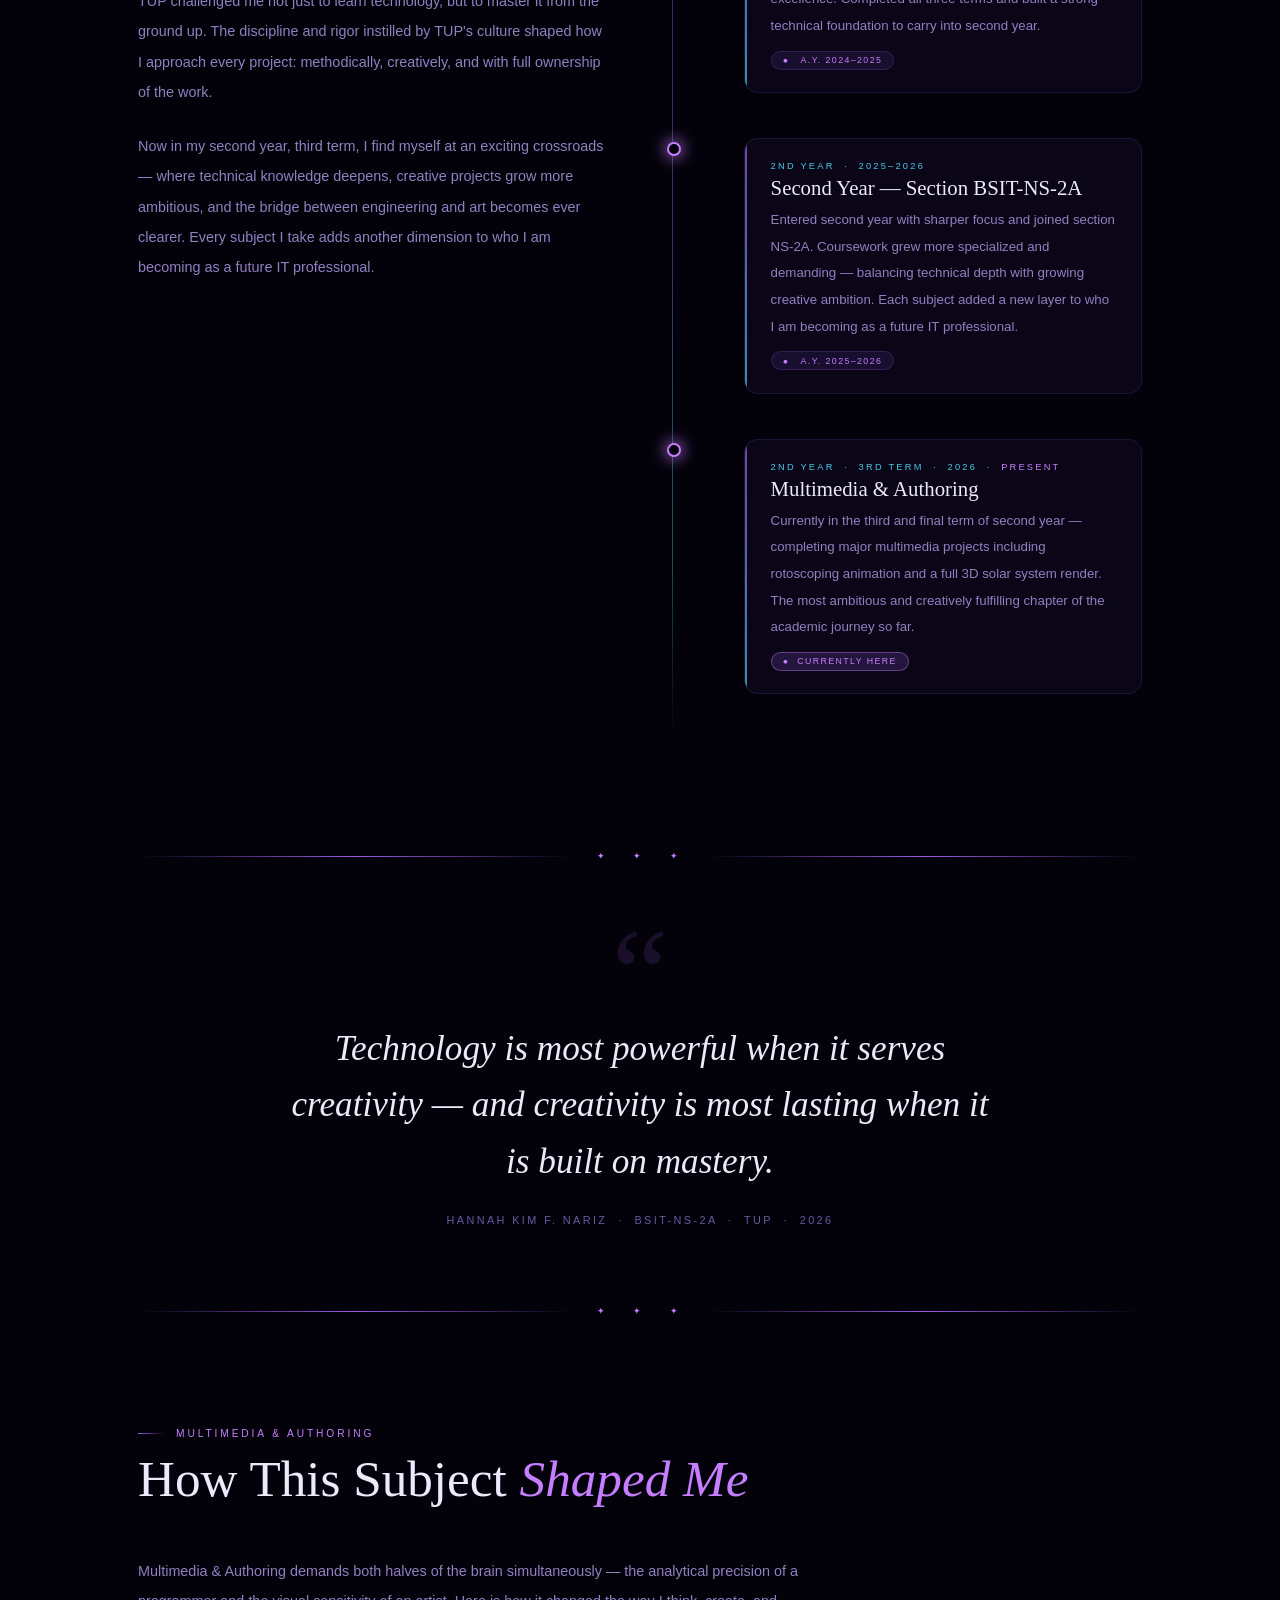
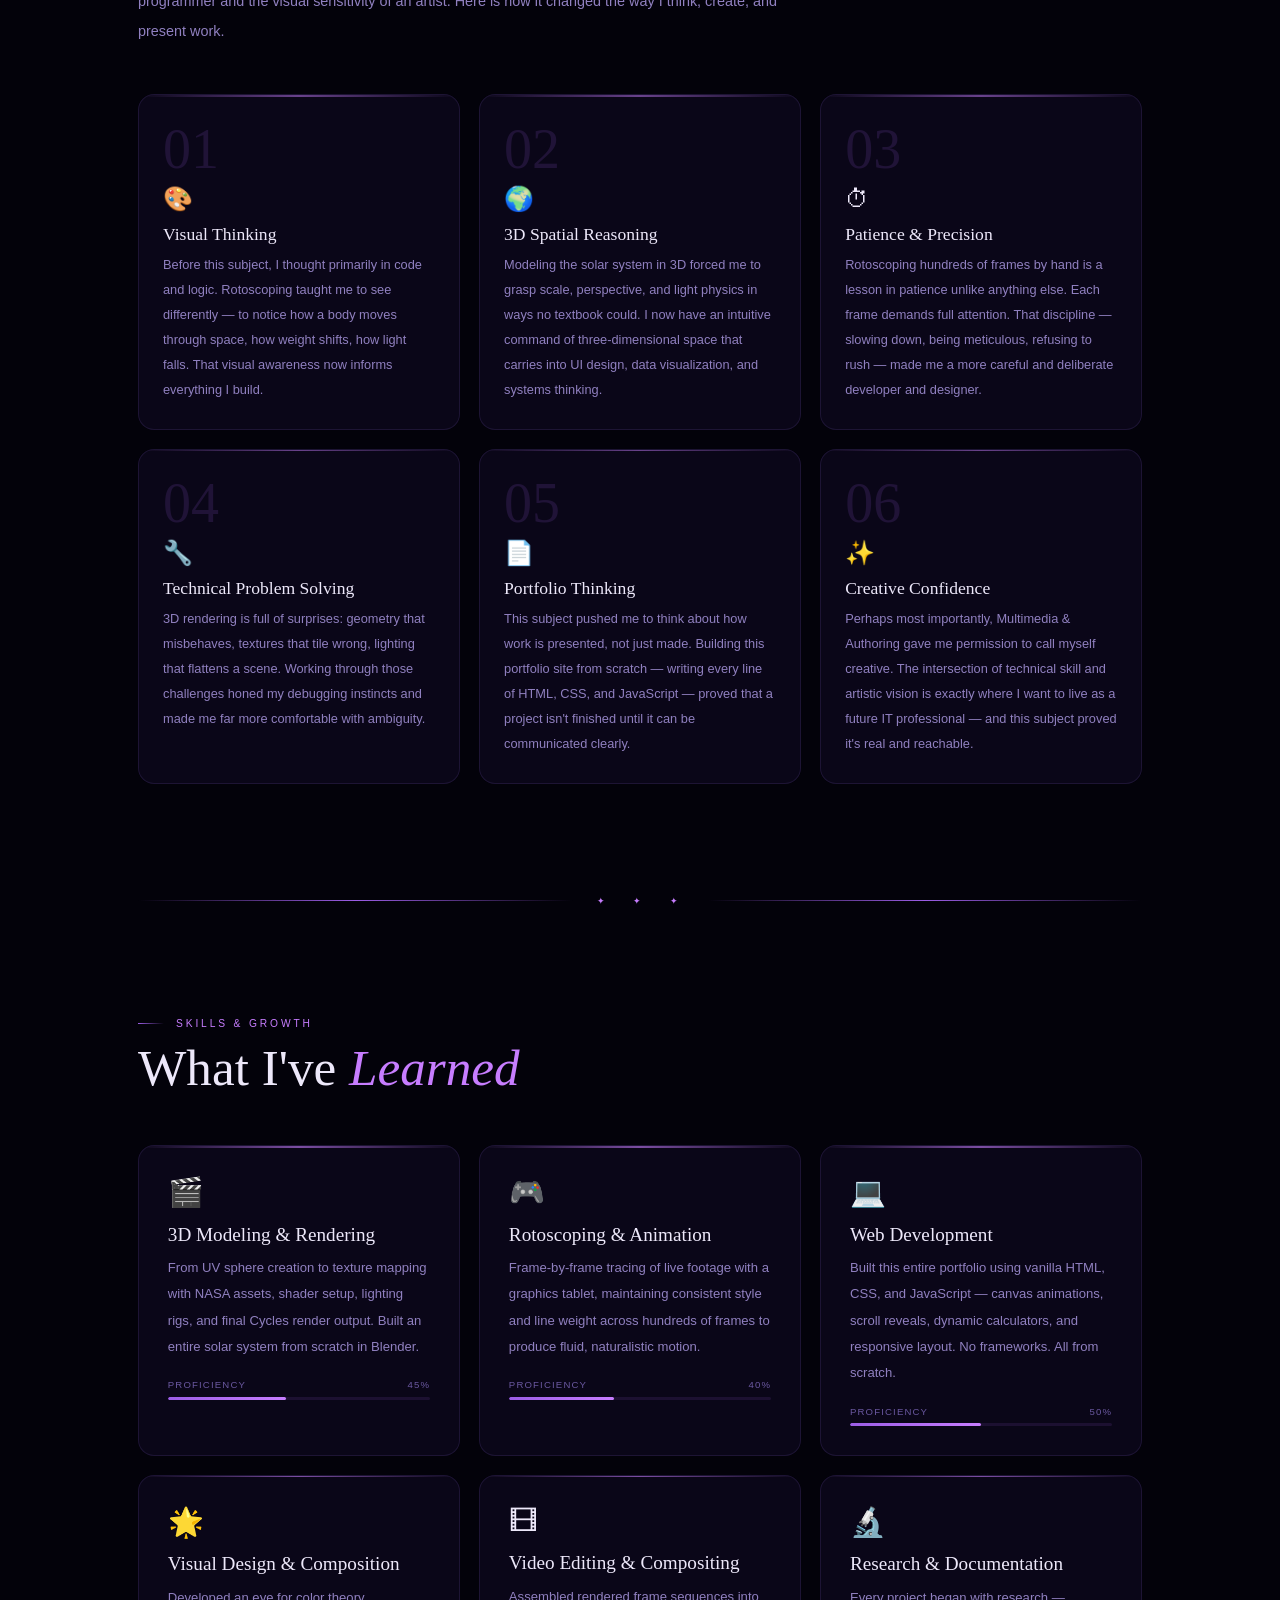
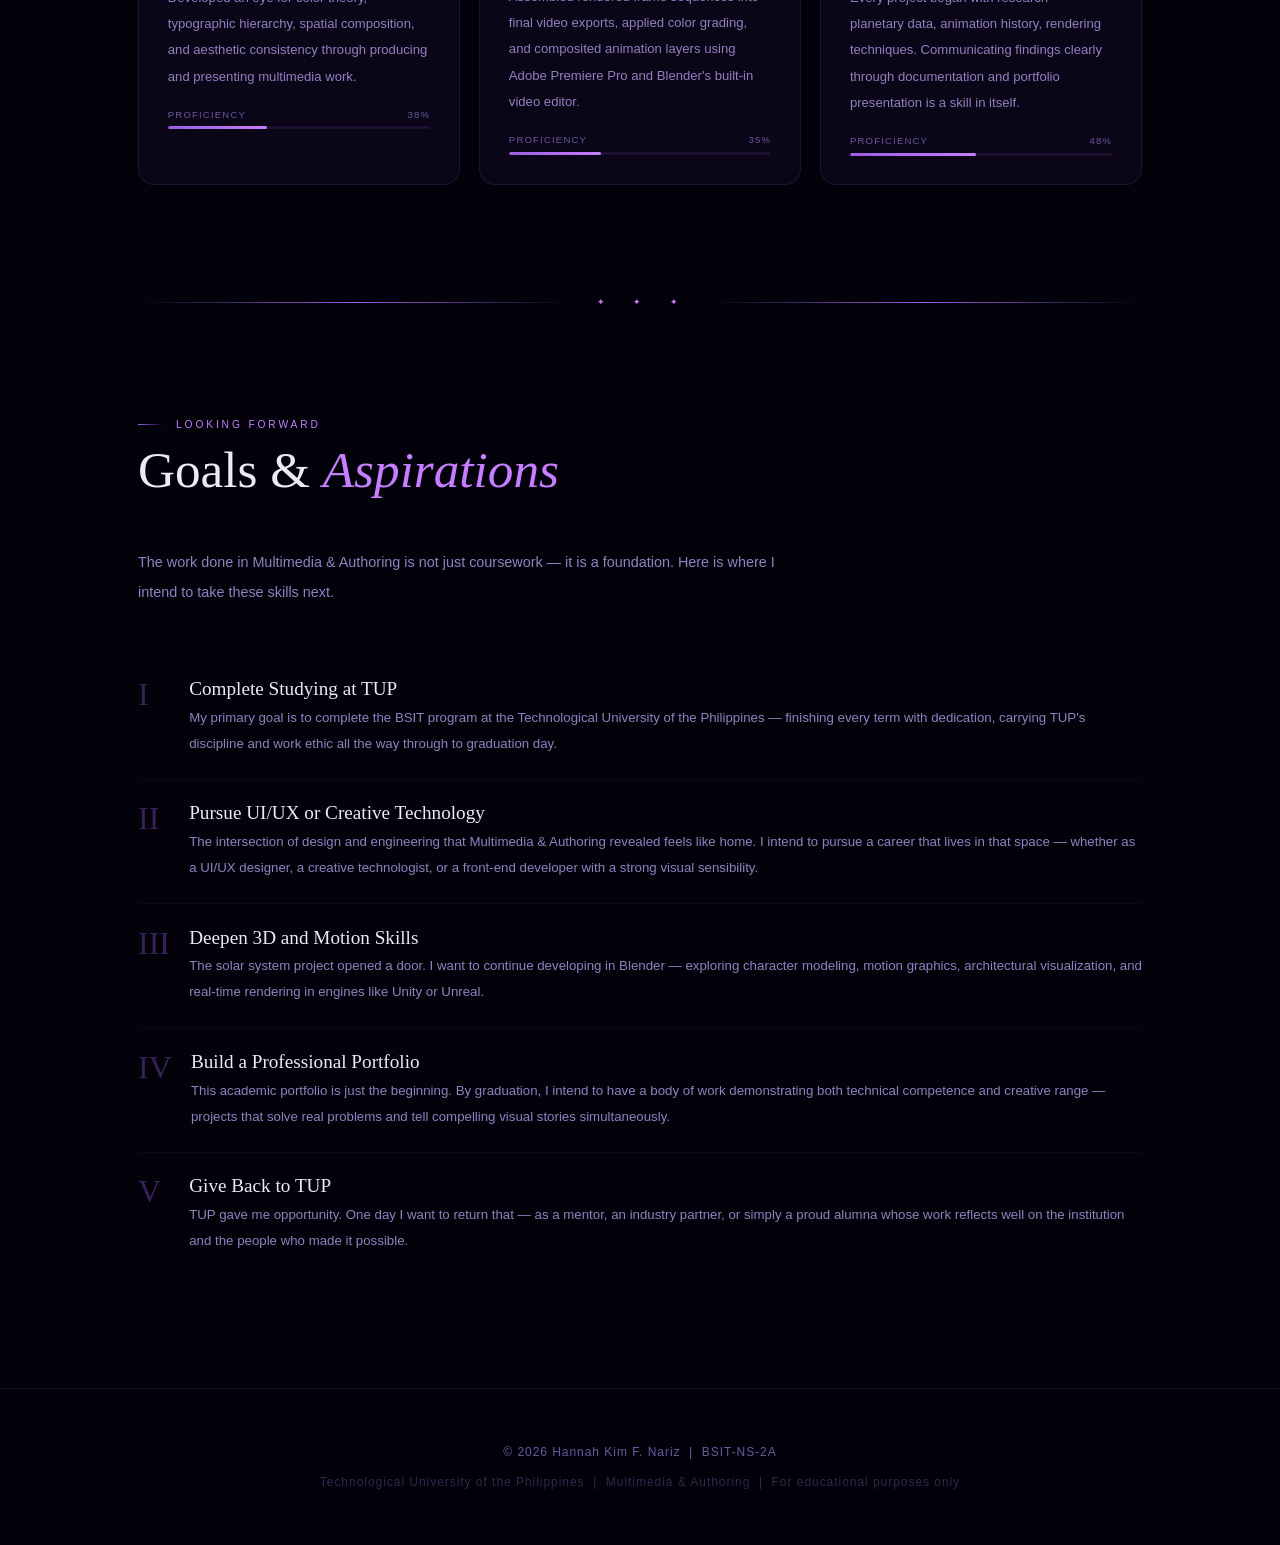
==== commit ca8f1784: "Update about.html" ====
--- a/about.html
+++ b/about.html
@@ -288,6 +288,14 @@
     .goals-list li:last-child { border-bottom:none; }
     .goal-num { font-family:var(--serif); font-size:2rem; font-weight:300; color:var(--accent); opacity:0.35; line-height:1; flex-shrink:0; min-width:2rem; }
     .goal-text h4 { font-family:var(--serif); font-size:1.2rem; font-weight:400; color:var(--text); margin-bottom:0.3rem; }
+    /* Add this alongside or replace your existing goal-text h4 rule */
+.goal-text h3 {
+  font-family: var(--serif);
+  font-size: 1.2rem;
+  font-weight: 400;
+  color: var(--text);
+  margin-bottom: 0.3rem;
+}
     .goal-text p { font-size:0.83rem; color:var(--mid); line-height:1.95; font-weight:300; }
 
     /* ── STATS STRIP ── */
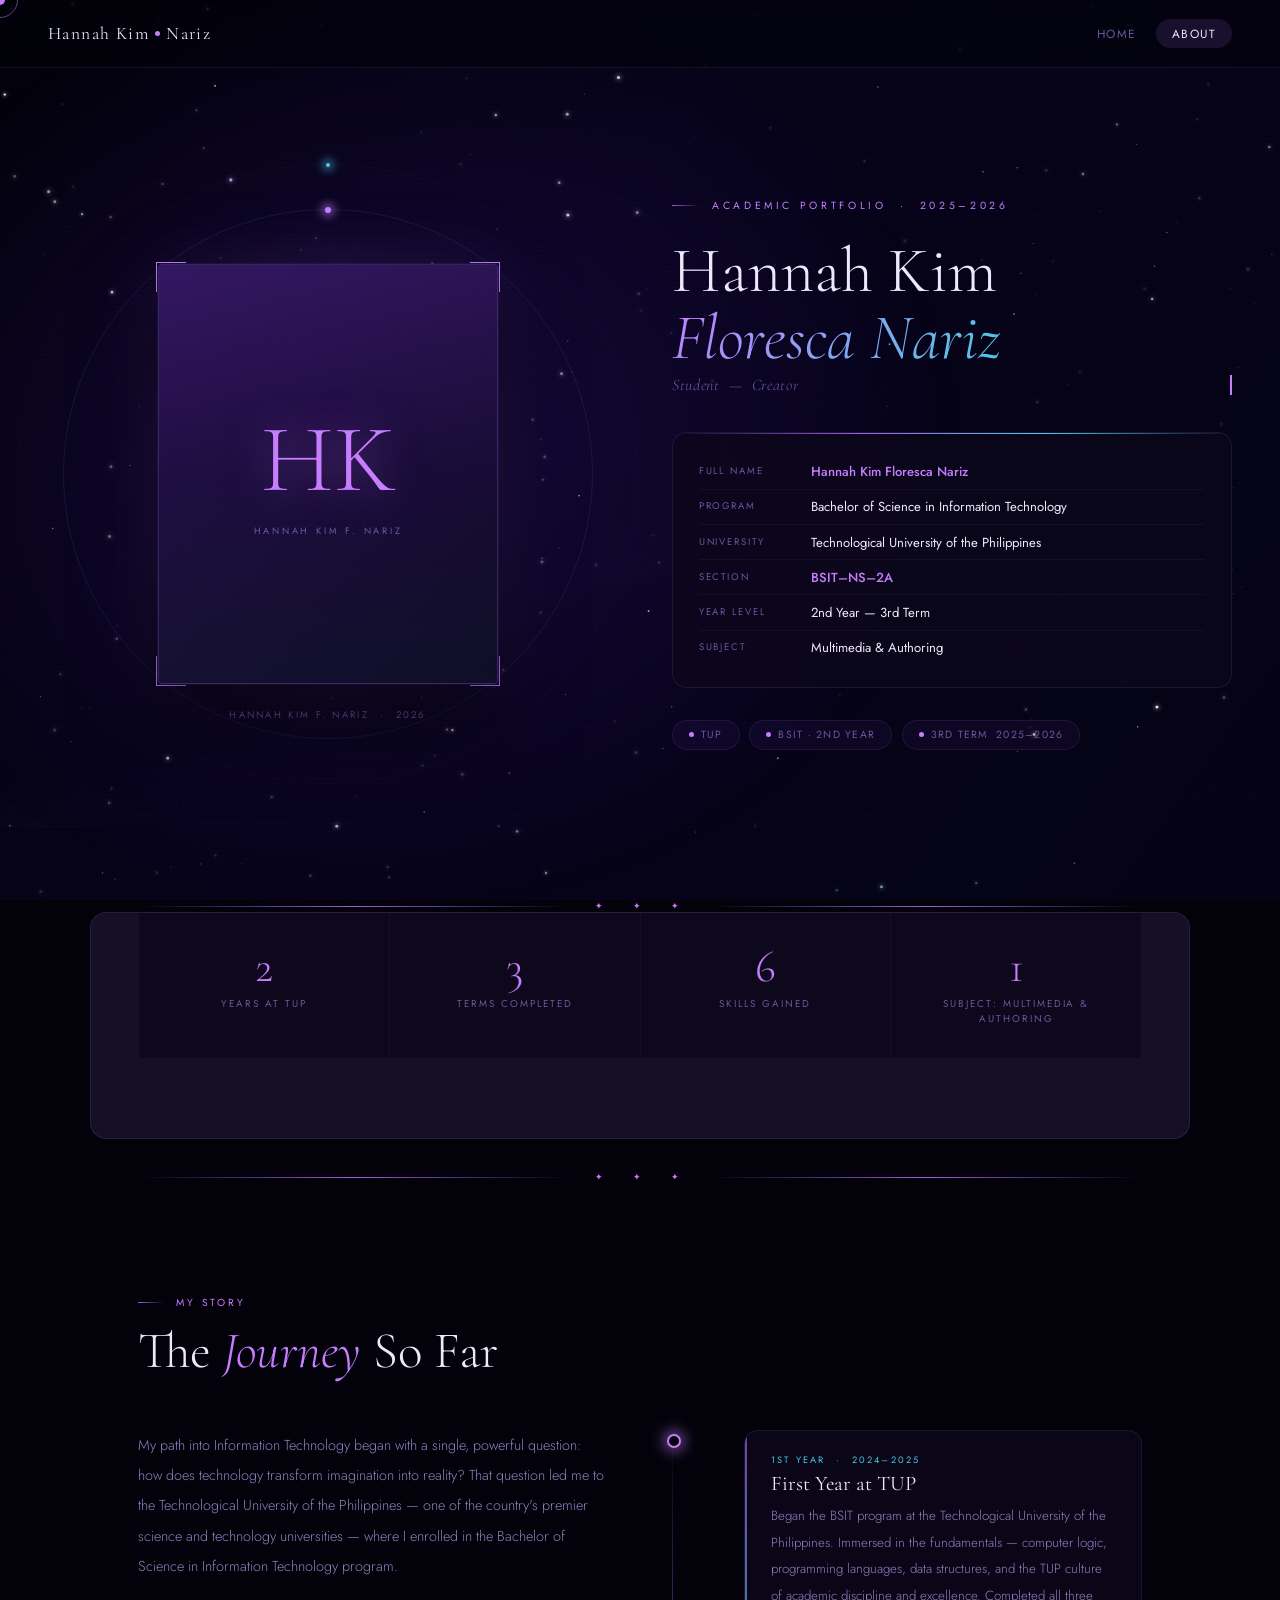
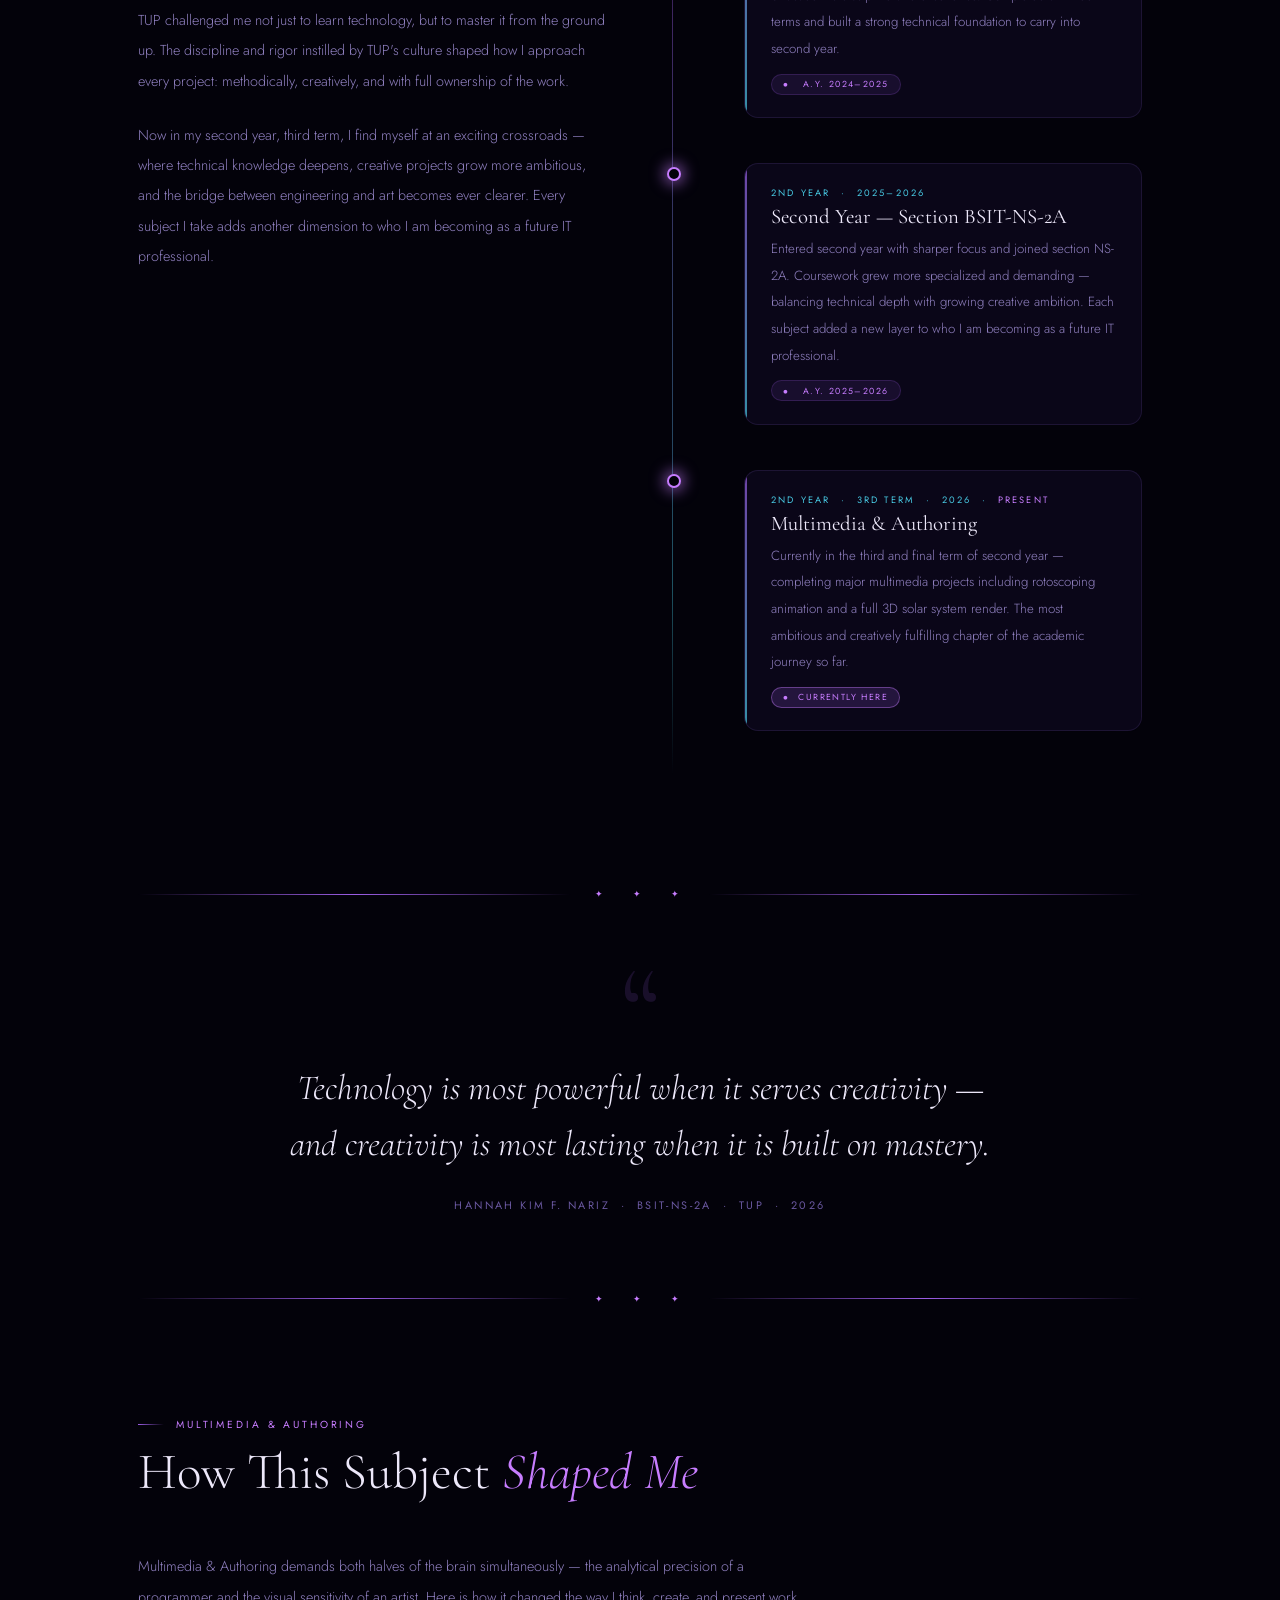
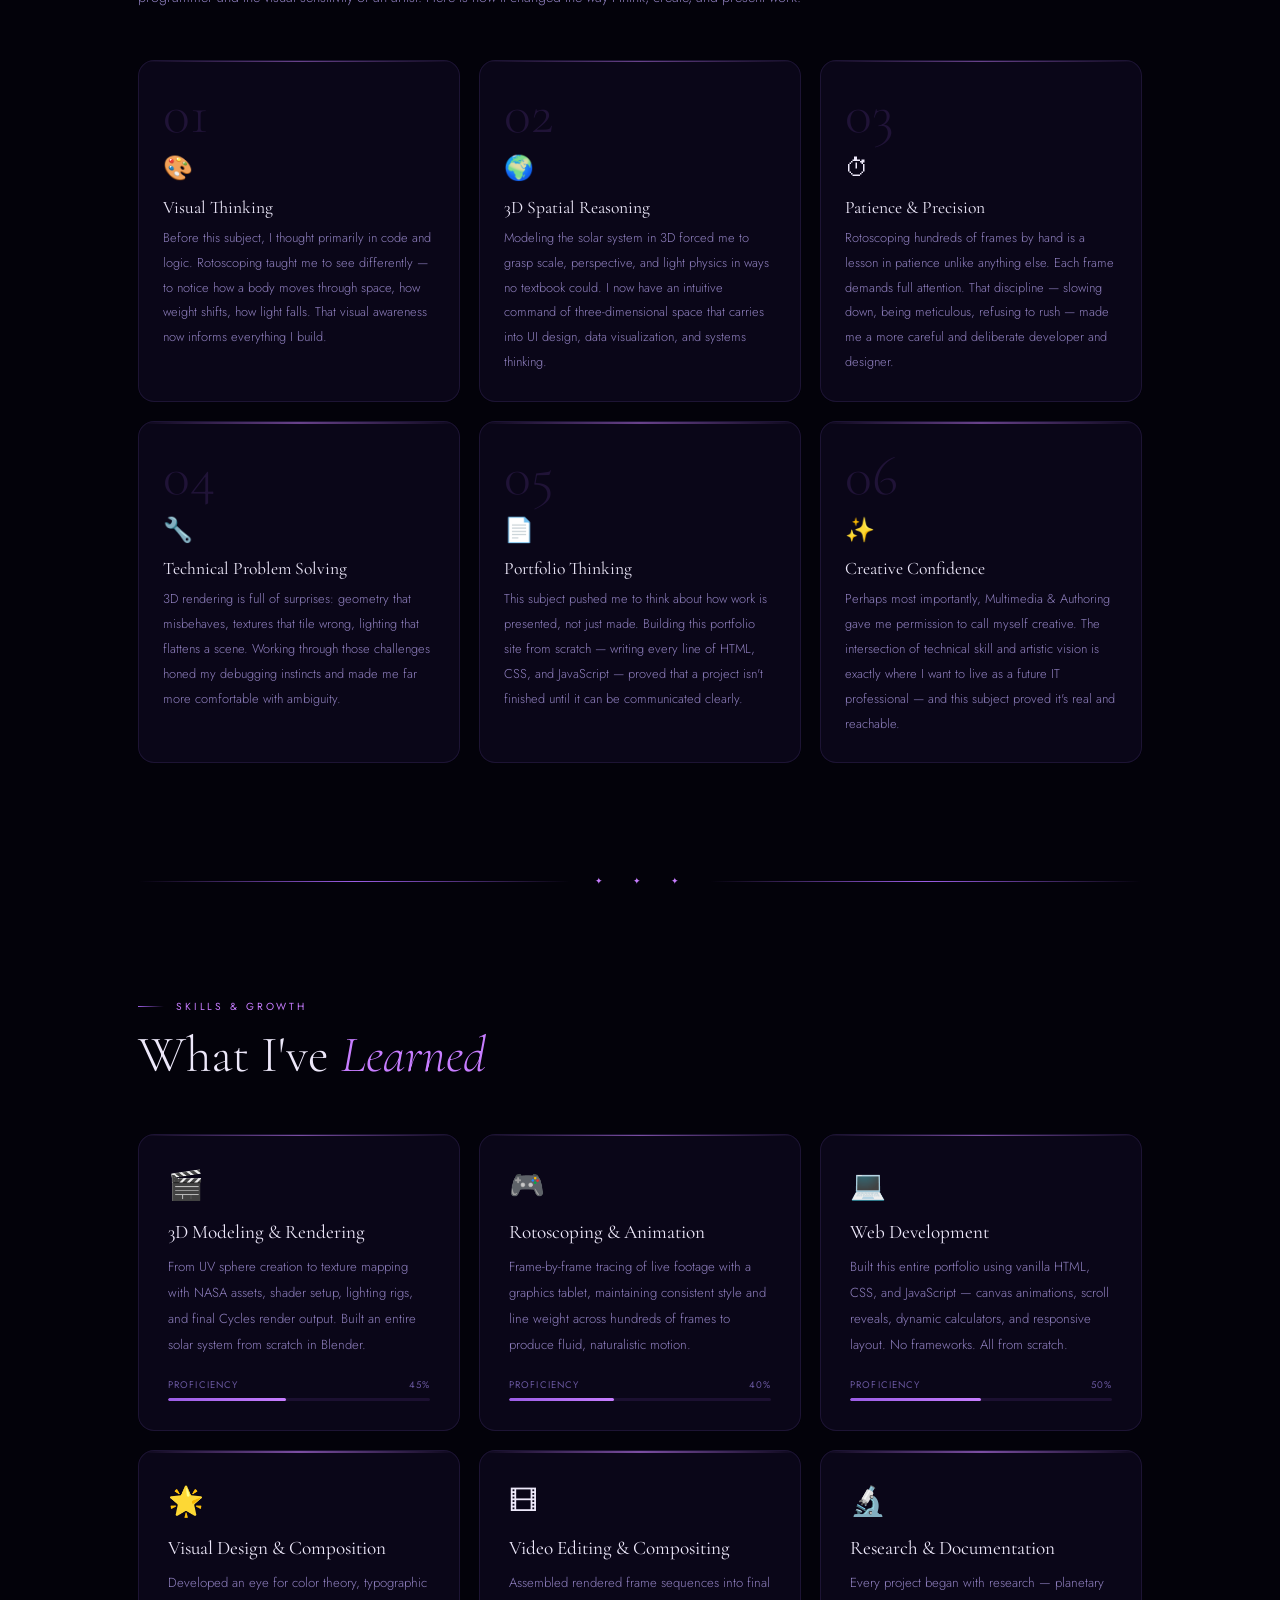
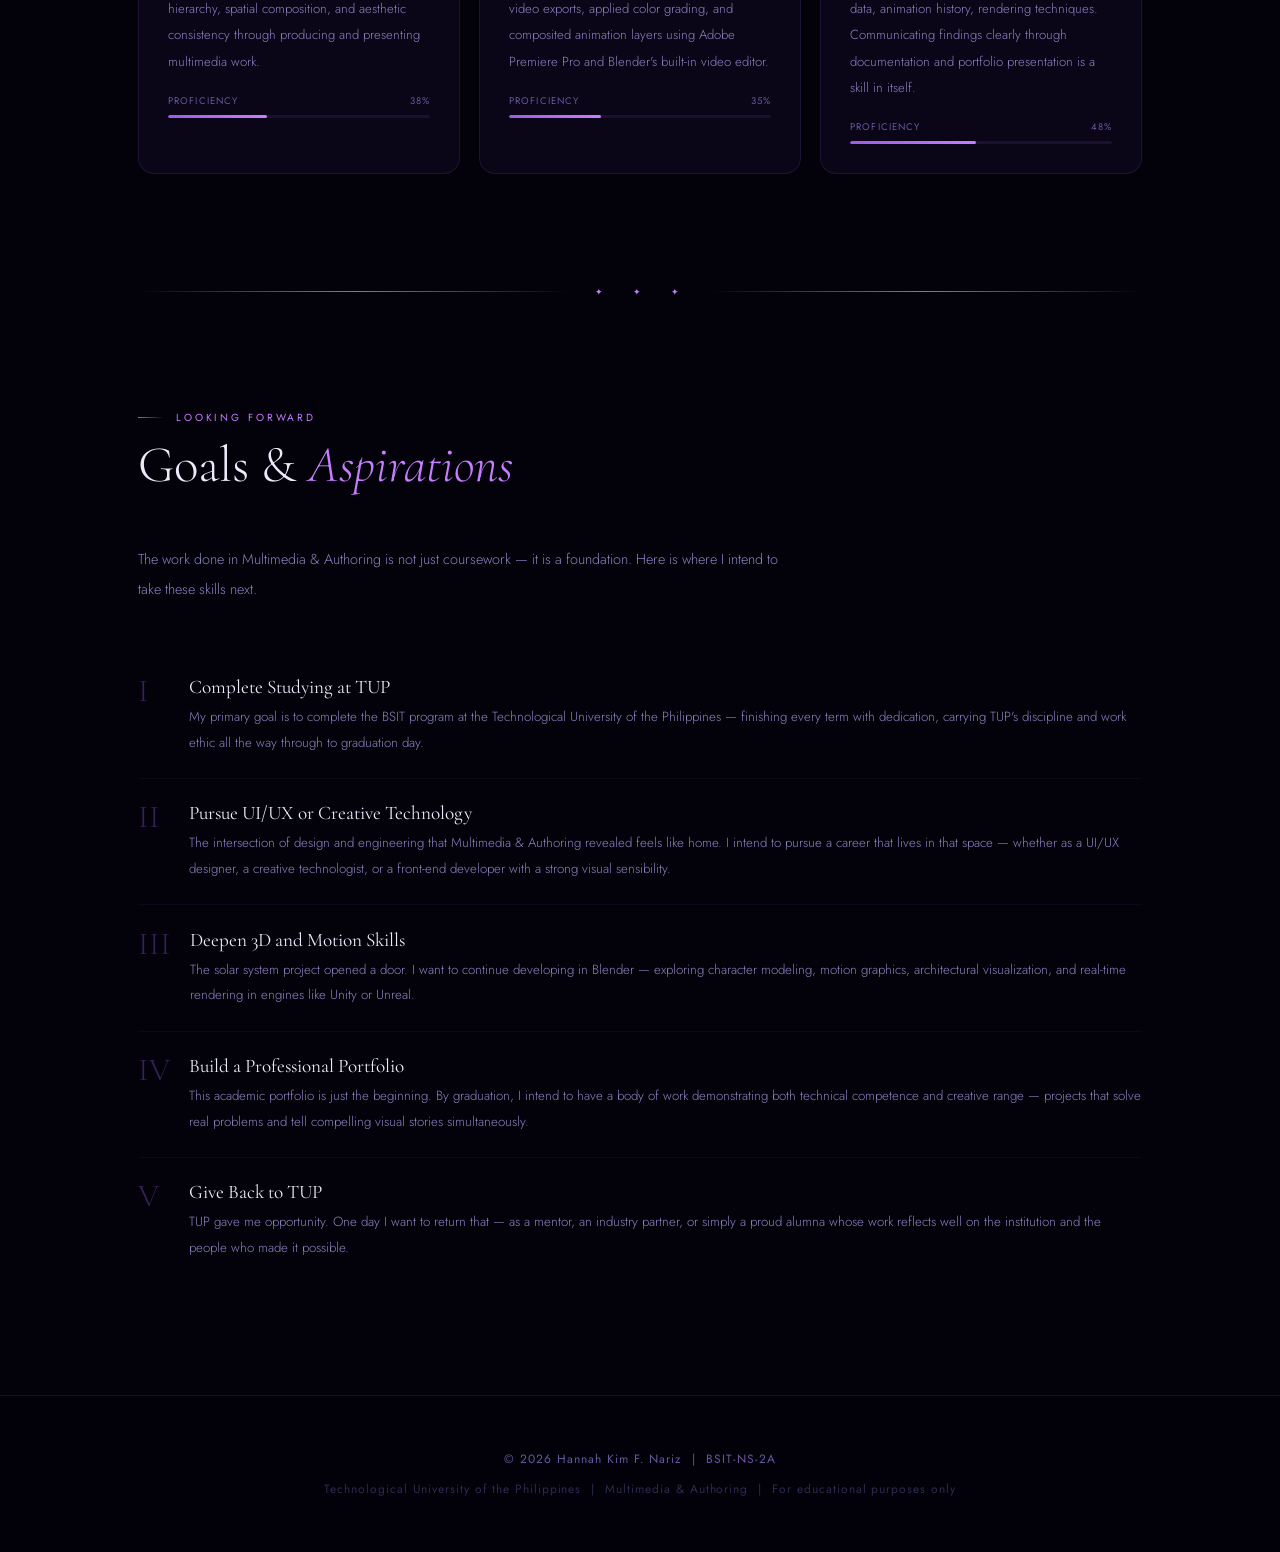
==== commit e568e709: "Update about.html" ====
--- a/about.html
+++ b/about.html
@@ -5,7 +5,7 @@
 <meta name="viewport" content="width=device-width, initial-scale=1.0">
   <title>About — Hannah Kim F. Nariz</title>
 <link rel="preconnect" href="https://fonts.googleapis.com">
-<link href="https://fonts.googleapis.com/css2?..." rel="stylesheet">
+<link href="https://fonts.googleapis.com/css2?family=Cormorant+Garamond:ital,wght@0,300;0,400;0,600;1,300;1,400&family=Jost:wght@200;300;400;500&family=Cinzel:wght@400;500&display=swap" rel="stylesheet">
   <style>
     :root {
       --bg:       #03020a;
@@ -113,7 +113,6 @@
     .photo-col { position:relative; display:flex; justify-content:center; align-items:center; z-index:2; }
     .photo-frame-outer { position:relative; width:340px; height:420px; }
 
-    /* Cinematic vignette glow behind photo */
     .photo-glow {
       position:absolute; inset:-40px;
       background:radial-gradient(ellipse at center, rgba(155,93,229,0.18) 0%, transparent 70%);
@@ -146,16 +145,34 @@
     }
     @keyframes heroPhotoIn { from{opacity:0;transform:scale(0.93) translateY(20px)} to{opacity:1;transform:scale(1) translateY(0)} }
 
-    /* ── PHOTO AREA — YOUR IMAGE GOES HERE ── */
     .photo-img-area {
       width:100%; height:100%;
       display:flex; flex-direction:column; align-items:center; justify-content:center;
       position:relative;
     }
 
-    /* photo embedded directly */
-
-    /* Glitch overlay on photo frame */
+    /* Avatar fallback — shown when no photo is provided */
+    .avatar-fallback {
+      width:100%; height:100%;
+      display:flex; flex-direction:column; align-items:center; justify-content:center;
+      gap:1rem;
+      background:linear-gradient(160deg,rgba(60,20,120,0.6),rgba(10,5,30,0.9));
+    }
+    .avatar-initials {
+      font-family:var(--serif);
+      font-size:6rem;
+      font-weight:300;
+      color:var(--accent2);
+      line-height:1;
+      text-shadow:0 0 40px rgba(199,125,255,0.5);
+    }
+    .avatar-label {
+      font-size:0.58rem;
+      letter-spacing:0.3em;
+      text-transform:uppercase;
+      color:var(--muted);
+    }
+
     @keyframes glitchA { 0%,100%{clip-path:inset(0 0 100% 0);opacity:0} 2%{clip-path:inset(20% 0 60% 0);opacity:0.35;transform:translateX(-4px)} 4%{clip-path:inset(50% 0 30% 0);opacity:0.25;transform:translateX(4px)} 6%{clip-path:inset(0 0 100% 0);opacity:0} }
     .photo-frame::after { content:''; position:absolute; inset:0; background:linear-gradient(to bottom,rgba(155,93,229,0.06),transparent,rgba(72,202,228,0.04)); animation:glitchA 9s ease-in-out infinite; pointer-events:none; z-index:3; }
     .photo-frame::before { content:''; position:absolute; inset:0; z-index:4; pointer-events:none; background-image:url("data:image/svg+xml,%3Csvg viewBox='0 0 200 200' xmlns='http://www.w3.org/2000/svg'%3E%3Cfilter id='noise'%3E%3CfeTurbulence type='fractalNoise' baseFrequency='0.9' numOctaves='4' stitchTiles='stitch'/%3E%3C/filter%3E%3Crect width='100%25' height='100%25' filter='url(%23noise)' opacity='0.08'/%3E%3C/svg%3E"); opacity:0.3; }
@@ -170,7 +187,6 @@
     .hero h1 em { font-style:italic; font-weight:300; background:linear-gradient(135deg,var(--accent2),var(--accent3)); -webkit-background-clip:text; -webkit-text-fill-color:transparent; background-clip:text; }
     .hero-name-sub { font-family:var(--serif); font-size:1rem; font-weight:300; font-style:italic; color:var(--muted); margin-bottom:2rem; letter-spacing:0.04em; opacity:0; animation:fadeUp 0.9s var(--ease) forwards 1.95s; }
 
-    /* Typewriter for subtitle */
     .typewriter { display:inline-block; overflow:hidden; white-space:nowrap; border-right:2px solid var(--accent2); animation:typewriter 2.5s steps(28) forwards 2.1s, blinkCaret 0.75s step-end infinite 2.1s; width:0; }
     @keyframes typewriter { to{width:100%} }
     @keyframes blinkCaret { 0%,100%{border-color:var(--accent2)} 50%{border-color:transparent} }
@@ -202,7 +218,7 @@
     .divider-line { flex:1; height:1px; background:linear-gradient(to right,transparent,var(--accent),transparent); }
     .divider-glyph { font-size:0.55rem; letter-spacing:0.6em; color:var(--accent2); }
 
-    /* ── TIMELINE — ENHANCED ── */
+    /* ── TIMELINE ── */
     .timeline-wrap { position:relative; padding-left:2rem; }
     .timeline-wrap::before { content:''; position:absolute; left:0; top:0; bottom:0; width:1px; background:linear-gradient(to bottom,transparent,var(--accent) 20%,var(--accent3) 80%,transparent); opacity:0.4; }
 
@@ -287,15 +303,7 @@
     .goals-list li.visible { opacity:1; transform:translateX(0); }
     .goals-list li:last-child { border-bottom:none; }
     .goal-num { font-family:var(--serif); font-size:2rem; font-weight:300; color:var(--accent); opacity:0.35; line-height:1; flex-shrink:0; min-width:2rem; }
-    .goal-text h4 { font-family:var(--serif); font-size:1.2rem; font-weight:400; color:var(--text); margin-bottom:0.3rem; }
-    /* Add this alongside or replace your existing goal-text h4 rule */
-.goal-text h3 {
-  font-family: var(--serif);
-  font-size: 1.2rem;
-  font-weight: 400;
-  color: var(--text);
-  margin-bottom: 0.3rem;
-}
+    .goal-text h3, .goal-text h4 { font-family:var(--serif); font-size:1.2rem; font-weight:400; color:var(--text); margin-bottom:0.3rem; }
     .goal-text p { font-size:0.83rem; color:var(--mid); line-height:1.95; font-weight:300; }
 
     /* ── STATS STRIP ── */
@@ -348,7 +356,7 @@
   <div class="ci-bar-top"></div>
   <div class="ci-logo">Hannah Kim F. Nariz</div>
   <div class="ci-line"></div>
-  <div class="ci-sub">BSIT · NS-2A · TUP · 2026</div>
+  <div class="ci-sub">BSIT &middot; NS-2A &middot; TUP &middot; 2026</div>
   <div class="ci-bar-bottom"></div>
 </div>
 
@@ -394,7 +402,13 @@
       <!-- Photo frame -->
       <div class="photo-frame" id="photoFrame">
         <div class="photo-img-area" id="photoArea">
-<img src="data:image/jpeg;base64,..." style="..." alt="Hannah Kim F. Nariz">
+          <!-- Replace the div below with an <img> tag once you have a photo:
+               <img src="your-photo.jpg" style="width:100%;height:100%;object-fit:cover;display:block;" alt="Hannah Kim F. Nariz">
+          -->
+          <div class="avatar-fallback">
+            <span class="avatar-initials">HK</span>
+            <span class="avatar-label">Hannah Kim F. Nariz</span>
+          </div>
         </div>
       </div>
       <div class="photo-caption">Hannah Kim F. Nariz &nbsp;&middot;&nbsp; 2026</div>
@@ -405,11 +419,11 @@
   <div class="hero-text">
     <div class="hero-eyebrow">
       <span class="eyebrow-line"></span>
-      Academic Portfolio &nbsp;&middot;&nbsp; 2025–2026
+      Academic Portfolio &nbsp;&middot;&nbsp; 2025&ndash;2026
     </div>
     <h1>Hannah Kim<br><em>Floresca Nariz</em></h1>
     <p class="hero-name-sub">
-      <span class="typewriter">Student &nbsp;—&nbsp; Creator</span>
+      <span class="typewriter">Student &nbsp;&mdash;&nbsp; Creator</span>
     </p>
 
     <div class="hero-id-card">
@@ -479,13 +493,13 @@
   <div style="display:grid;grid-template-columns:1fr 1fr;gap:4rem;align-items:start;">
     <div>
       <p style="font-size:0.9rem;line-height:2.1;color:var(--mid);font-weight:300;margin-bottom:1.5rem;">
-        My path into Information Technology began with a single, powerful question: how does technology transform imagination into reality? That question led me to the Technological University of the Philippines — one of the country's premier science and technology universities — where I enrolled in the Bachelor of Science in Information Technology program.
+        My path into Information Technology began with a single, powerful question: how does technology transform imagination into reality? That question led me to the Technological University of the Philippines &mdash; one of the country's premier science and technology universities &mdash; where I enrolled in the Bachelor of Science in Information Technology program.
       </p>
       <p style="font-size:0.9rem;line-height:2.1;color:var(--mid);font-weight:300;margin-bottom:1.5rem;">
         TUP challenged me not just to learn technology, but to master it from the ground up. The discipline and rigor instilled by TUP's culture shaped how I approach every project: methodically, creatively, and with full ownership of the work.
       </p>
       <p style="font-size:0.9rem;line-height:2.1;color:var(--mid);font-weight:300;">
-        Now in my second year, third term, I find myself at an exciting crossroads — where technical knowledge deepens, creative projects grow more ambitious, and the bridge between engineering and art becomes ever clearer. Every subject I take adds another dimension to who I am becoming as a future IT professional.
+        Now in my second year, third term, I find myself at an exciting crossroads &mdash; where technical knowledge deepens, creative projects grow more ambitious, and the bridge between engineering and art becomes ever clearer. Every subject I take adds another dimension to who I am becoming as a future IT professional.
       </p>
     </div>
 
@@ -495,29 +509,29 @@
       <div class="timeline-item">
         <div class="timeline-node"></div>
         <div class="timeline-card">
-          <div class="timeline-year">1st Year &nbsp;·&nbsp; 2024–2025</div>
+          <div class="timeline-year">1st Year &nbsp;&middot;&nbsp; 2024&ndash;2025</div>
           <div class="timeline-title">First Year at TUP</div>
-          <div class="timeline-desc">Began the BSIT program at the Technological University of the Philippines. Immersed in the fundamentals — computer logic, programming languages, data structures, and the TUP culture of academic discipline and excellence. Completed all three terms and built a strong technical foundation to carry into second year.</div>
-          <div class="timeline-tag">&#9679; &nbsp; A.Y. 2024–2025</div>
+          <div class="timeline-desc">Began the BSIT program at the Technological University of the Philippines. Immersed in the fundamentals &mdash; computer logic, programming languages, data structures, and the TUP culture of academic discipline and excellence. Completed all three terms and built a strong technical foundation to carry into second year.</div>
+          <div class="timeline-tag">&#9679; &nbsp; A.Y. 2024&ndash;2025</div>
         </div>
       </div>
 
       <div class="timeline-item">
         <div class="timeline-node"></div>
         <div class="timeline-card">
-          <div class="timeline-year">2nd Year &nbsp;·&nbsp; 2025–2026</div>
-          <div class="timeline-title">Second Year — Section BSIT-NS-2A</div>
-          <div class="timeline-desc">Entered second year with sharper focus and joined section NS-2A. Coursework grew more specialized and demanding — balancing technical depth with growing creative ambition. Each subject added a new layer to who I am becoming as a future IT professional.</div>
-          <div class="timeline-tag">&#9679; &nbsp; A.Y. 2025–2026</div>
+          <div class="timeline-year">2nd Year &nbsp;&middot;&nbsp; 2025&ndash;2026</div>
+          <div class="timeline-title">Second Year &mdash; Section BSIT-NS-2A</div>
+          <div class="timeline-desc">Entered second year with sharper focus and joined section NS-2A. Coursework grew more specialized and demanding &mdash; balancing technical depth with growing creative ambition. Each subject added a new layer to who I am becoming as a future IT professional.</div>
+          <div class="timeline-tag">&#9679; &nbsp; A.Y. 2025&ndash;2026</div>
         </div>
       </div>
 
       <div class="timeline-item">
         <div class="timeline-node"></div>
         <div class="timeline-card">
-          <div class="timeline-year">2nd Year &nbsp;·&nbsp; 3rd Term &nbsp;·&nbsp; 2026 &nbsp;·&nbsp; <span style="color:var(--accent2)">Present</span></div>
+          <div class="timeline-year">2nd Year &nbsp;&middot;&nbsp; 3rd Term &nbsp;&middot;&nbsp; 2026 &nbsp;&middot;&nbsp; <span style="color:var(--accent2)">Present</span></div>
           <div class="timeline-title">Multimedia &amp; Authoring</div>
-          <div class="timeline-desc">Currently in the third and final term of second year — completing major multimedia projects including rotoscoping animation and a full 3D solar system render. The most ambitious and creatively fulfilling chapter of the academic journey so far.</div>
+          <div class="timeline-desc">Currently in the third and final term of second year &mdash; completing major multimedia projects including rotoscoping animation and a full 3D solar system render. The most ambitious and creatively fulfilling chapter of the academic journey so far.</div>
           <div class="timeline-tag" style="border-color:rgba(199,125,255,0.4);background:rgba(155,93,229,0.18);color:var(--accent2);">&#9679;&nbsp; Currently Here</div>
         </div>
       </div>
@@ -531,7 +545,7 @@
 <!-- ══════════ QUOTE ══════════ -->
 <div class="quote-block reveal">
   <span class="quote-mark">&ldquo;</span>
-  <p class="quote-text">Technology is most powerful when it serves creativity — and creativity is most lasting when it is built on mastery.</p>
+  <p class="quote-text">Technology is most powerful when it serves creativity &mdash; and creativity is most lasting when it is built on mastery.</p>
   <div class="quote-source">Hannah Kim F. Nariz &nbsp;&middot;&nbsp; BSIT-NS-2A &nbsp;&middot;&nbsp; TUP &nbsp;&middot;&nbsp; 2026</div>
 </div>
 
@@ -542,14 +556,14 @@
   <div class="section-eyebrow">Multimedia &amp; Authoring</div>
   <h2 class="section-title">How This Subject <em>Shaped Me</em></h2>
   <p style="font-size:0.9rem;line-height:2.1;color:var(--mid);font-weight:300;max-width:680px;margin-bottom:3rem;">
-    Multimedia &amp; Authoring demands both halves of the brain simultaneously — the analytical precision of a programmer and the visual sensitivity of an artist. Here is how it changed the way I think, create, and present work.
+    Multimedia &amp; Authoring demands both halves of the brain simultaneously &mdash; the analytical precision of a programmer and the visual sensitivity of an artist. Here is how it changed the way I think, create, and present work.
   </p>
   <div class="impact-grid">
     <div class="impact-card reveal">
       <div class="impact-num">01</div>
       <div class="impact-icon">🎨</div>
       <div class="impact-title">Visual Thinking</div>
-      <div class="impact-desc">Before this subject, I thought primarily in code and logic. Rotoscoping taught me to see differently — to notice how a body moves through space, how weight shifts, how light falls. That visual awareness now informs everything I build.</div>
+      <div class="impact-desc">Before this subject, I thought primarily in code and logic. Rotoscoping taught me to see differently &mdash; to notice how a body moves through space, how weight shifts, how light falls. That visual awareness now informs everything I build.</div>
     </div>
     <div class="impact-card reveal">
       <div class="impact-num">02</div>
@@ -559,9 +573,9 @@
     </div>
     <div class="impact-card reveal">
       <div class="impact-num">03</div>
-      <div class="impact-icon">⏱</div>
+      <div class="impact-icon">&#9201;</div>
       <div class="impact-title">Patience &amp; Precision</div>
-      <div class="impact-desc">Rotoscoping hundreds of frames by hand is a lesson in patience unlike anything else. Each frame demands full attention. That discipline — slowing down, being meticulous, refusing to rush — made me a more careful and deliberate developer and designer.</div>
+      <div class="impact-desc">Rotoscoping hundreds of frames by hand is a lesson in patience unlike anything else. Each frame demands full attention. That discipline &mdash; slowing down, being meticulous, refusing to rush &mdash; made me a more careful and deliberate developer and designer.</div>
     </div>
     <div class="impact-card reveal">
       <div class="impact-num">04</div>
@@ -573,13 +587,13 @@
       <div class="impact-num">05</div>
       <div class="impact-icon">📄</div>
       <div class="impact-title">Portfolio Thinking</div>
-      <div class="impact-desc">This subject pushed me to think about how work is presented, not just made. Building this portfolio site from scratch — writing every line of HTML, CSS, and JavaScript — proved that a project isn't finished until it can be communicated clearly.</div>
+      <div class="impact-desc">This subject pushed me to think about how work is presented, not just made. Building this portfolio site from scratch &mdash; writing every line of HTML, CSS, and JavaScript &mdash; proved that a project isn't finished until it can be communicated clearly.</div>
     </div>
     <div class="impact-card reveal">
       <div class="impact-num">06</div>
       <div class="impact-icon">✨</div>
       <div class="impact-title">Creative Confidence</div>
-      <div class="impact-desc">Perhaps most importantly, Multimedia &amp; Authoring gave me permission to call myself creative. The intersection of technical skill and artistic vision is exactly where I want to live as a future IT professional — and this subject proved it's real and reachable.</div>
+      <div class="impact-desc">Perhaps most importantly, Multimedia &amp; Authoring gave me permission to call myself creative. The intersection of technical skill and artistic vision is exactly where I want to live as a future IT professional &mdash; and this subject proved it's real and reachable.</div>
     </div>
   </div>
 </div>
@@ -606,7 +620,7 @@
     <div class="skill-card reveal">
       <div class="skill-icon">💻</div>
       <div class="skill-title">Web Development</div>
-      <div class="skill-desc">Built this entire portfolio using vanilla HTML, CSS, and JavaScript — canvas animations, scroll reveals, dynamic calculators, and responsive layout. No frameworks. All from scratch.</div>
+      <div class="skill-desc">Built this entire portfolio using vanilla HTML, CSS, and JavaScript &mdash; canvas animations, scroll reveals, dynamic calculators, and responsive layout. No frameworks. All from scratch.</div>
       <div class="skill-bar-wrap"><div class="skill-bar-label"><span>Proficiency</span><span>50%</span></div><div class="skill-bar-track"><div class="skill-bar-fill" data-width="50"></div></div></div>
     </div>
     <div class="skill-card reveal">
@@ -624,7 +638,7 @@
     <div class="skill-card reveal">
       <div class="skill-icon">🔬</div>
       <div class="skill-title">Research &amp; Documentation</div>
-      <div class="skill-desc">Every project began with research — planetary data, animation history, rendering techniques. Communicating findings clearly through documentation and portfolio presentation is a skill in itself.</div>
+      <div class="skill-desc">Every project began with research &mdash; planetary data, animation history, rendering techniques. Communicating findings clearly through documentation and portfolio presentation is a skill in itself.</div>
       <div class="skill-bar-wrap"><div class="skill-bar-label"><span>Proficiency</span><span>48%</span></div><div class="skill-bar-track"><div class="skill-bar-fill" data-width="48"></div></div></div>
     </div>
   </div>
@@ -637,19 +651,15 @@
   <div class="section-eyebrow">Looking Forward</div>
   <h2 class="section-title">Goals &amp; <em>Aspirations</em></h2>
   <p style="font-size:0.9rem;line-height:2.1;color:var(--mid);font-weight:300;max-width:660px;margin-bottom:3rem;">
-    The work done in Multimedia &amp; Authoring is not just coursework — it is a foundation. Here is where I intend to take these skills next.
+    The work done in Multimedia &amp; Authoring is not just coursework &mdash; it is a foundation. Here is where I intend to take these skills next.
   </p>
-  
-  
   <ul class="goals-list">
-    <li><span class="goal-num">I</span><div class="goal-text"><h3>Complete Studying at TUP</h3><p>My primary goal is to complete the BSIT program at the Technological University of the Philippines — finishing every term with dedication, carrying TUP's discipline and work ethic all the way through to graduation day.</p></div></li>
-    <li><span class="goal-num">II</span><div class="goal-text"><h3>Pursue UI/UX or Creative Technology</h3><p>The intersection of design and engineering that Multimedia &amp; Authoring revealed feels like home. I intend to pursue a career that lives in that space — whether as a UI/UX designer, a creative technologist, or a front-end developer with a strong visual sensibility.</p></div></li>
-    <li><span class="goal-num">III</span><div class="goal-text"><h4>Deepen 3D and Motion Skills</h4><p>The solar system project opened a door. I want to continue developing in Blender — exploring character modeling, motion graphics, architectural visualization, and real-time rendering in engines like Unity or Unreal.</p></div></li>
-    <li><span class="goal-num">IV</span><div class="goal-text"><h4>Build a Professional Portfolio</h4><p>This academic portfolio is just the beginning. By graduation, I intend to have a body of work demonstrating both technical competence and creative range — projects that solve real problems and tell compelling visual stories simultaneously.</p></div></li>
-    <li><span class="goal-num">V</span><div class="goal-text"><h4>Give Back to TUP</h4><p>TUP gave me opportunity. One day I want to return that — as a mentor, an industry partner, or simply a proud alumna whose work reflects well on the institution and the people who made it possible.</p></div></li>
- 
+    <li><span class="goal-num">I</span><div class="goal-text"><h3>Complete Studying at TUP</h3><p>My primary goal is to complete the BSIT program at the Technological University of the Philippines &mdash; finishing every term with dedication, carrying TUP's discipline and work ethic all the way through to graduation day.</p></div></li>
+    <li><span class="goal-num">II</span><div class="goal-text"><h3>Pursue UI/UX or Creative Technology</h3><p>The intersection of design and engineering that Multimedia &amp; Authoring revealed feels like home. I intend to pursue a career that lives in that space &mdash; whether as a UI/UX designer, a creative technologist, or a front-end developer with a strong visual sensibility.</p></div></li>
+    <li><span class="goal-num">III</span><div class="goal-text"><h3>Deepen 3D and Motion Skills</h3><p>The solar system project opened a door. I want to continue developing in Blender &mdash; exploring character modeling, motion graphics, architectural visualization, and real-time rendering in engines like Unity or Unreal.</p></div></li>
+    <li><span class="goal-num">IV</span><div class="goal-text"><h3>Build a Professional Portfolio</h3><p>This academic portfolio is just the beginning. By graduation, I intend to have a body of work demonstrating both technical competence and creative range &mdash; projects that solve real problems and tell compelling visual stories simultaneously.</p></div></li>
+    <li><span class="goal-num">V</span><div class="goal-text"><h3>Give Back to TUP</h3><p>TUP gave me opportunity. One day I want to return that &mdash; as a mentor, an industry partner, or simply a proud alumna whose work reflects well on the institution and the people who made it possible.</p></div></li>
   </ul>
-  
 </div>
 
 <footer>
@@ -670,8 +680,6 @@
     setTimeout(function(){ intro.style.display = 'none'; }, 700);
   }, 2600);
 })();
-
-/* photo is embedded directly as base64 */
 
 /* ══ CURSOR ══ */
 (function(){
@@ -766,7 +774,6 @@
         e.target.querySelectorAll('.skill-bar-fill').forEach(function(b){
           setTimeout(function(){ b.style.width=b.getAttribute('data-width')+'%'; },200);
         });
-        /* Count-up for stats */
         e.target.querySelectorAll('[data-count]').forEach(function(el){
           var target=parseInt(el.getAttribute('data-count'));
           var current=0;
